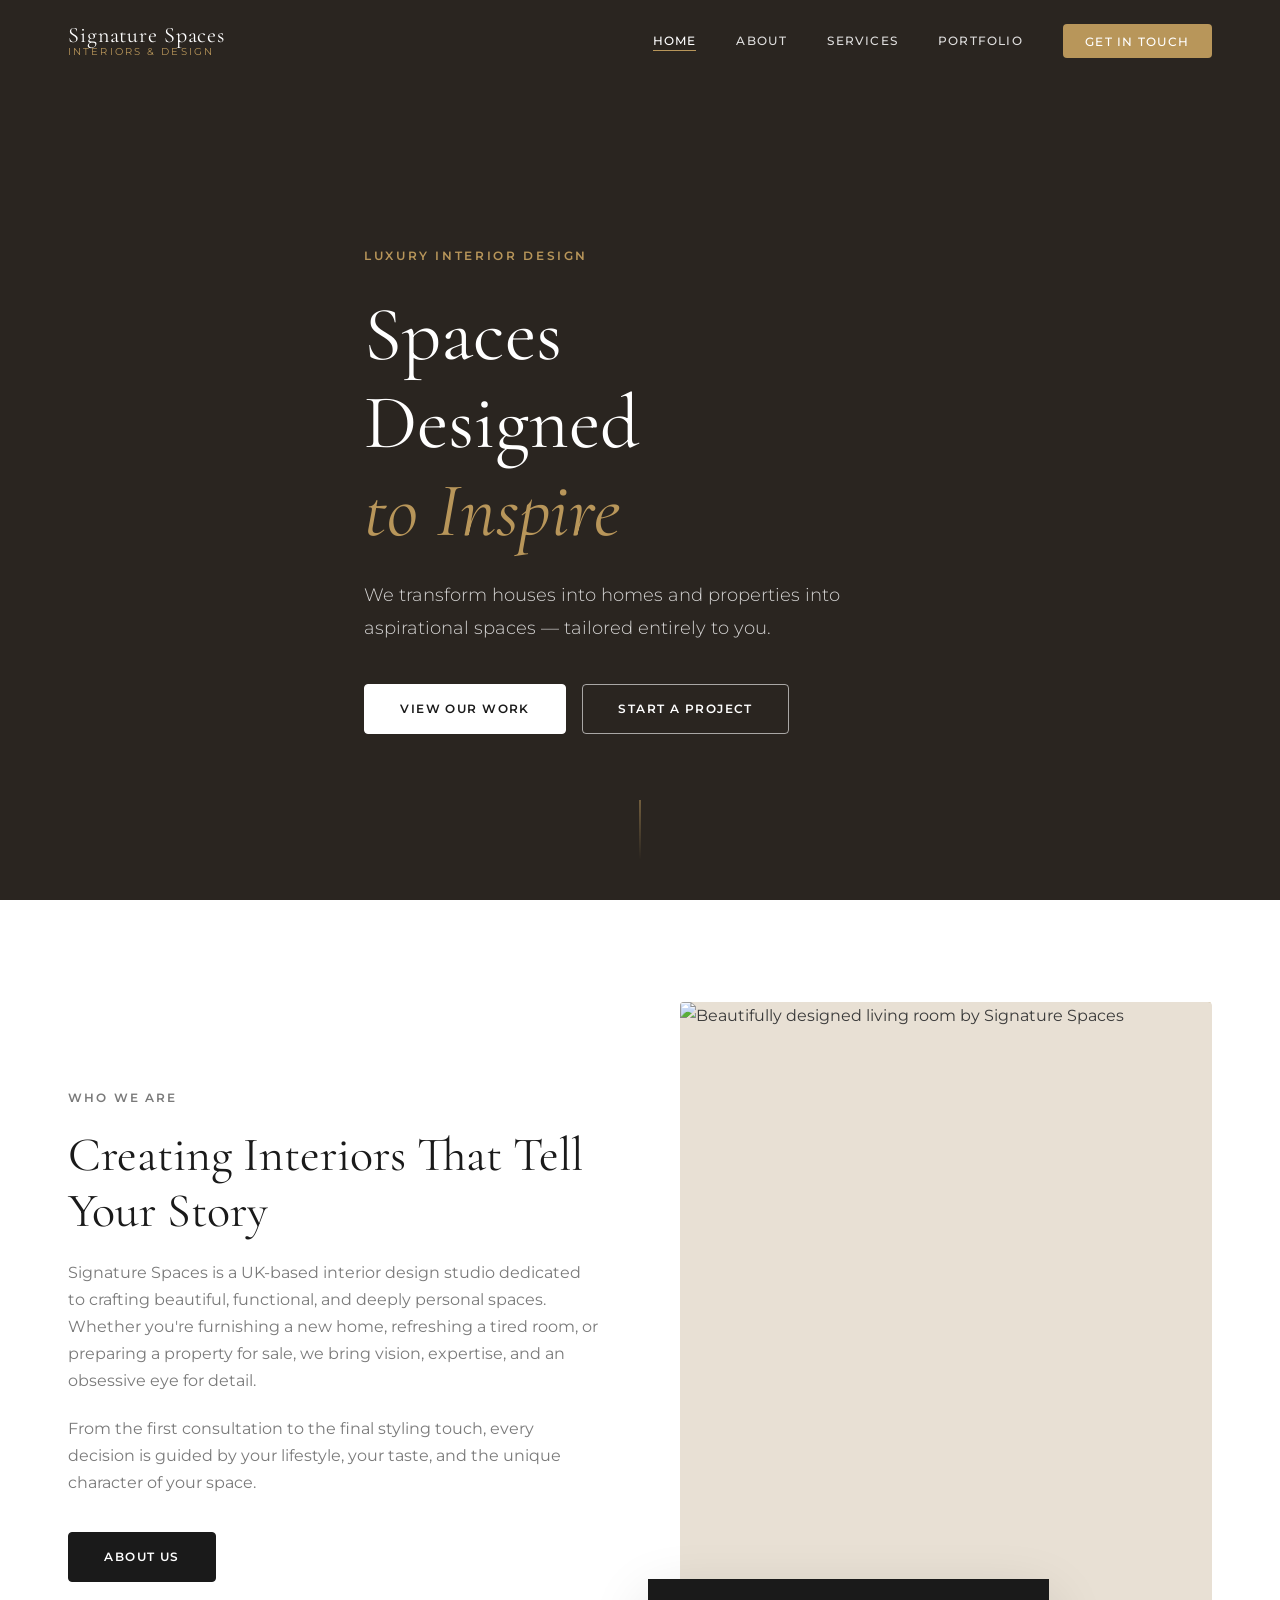
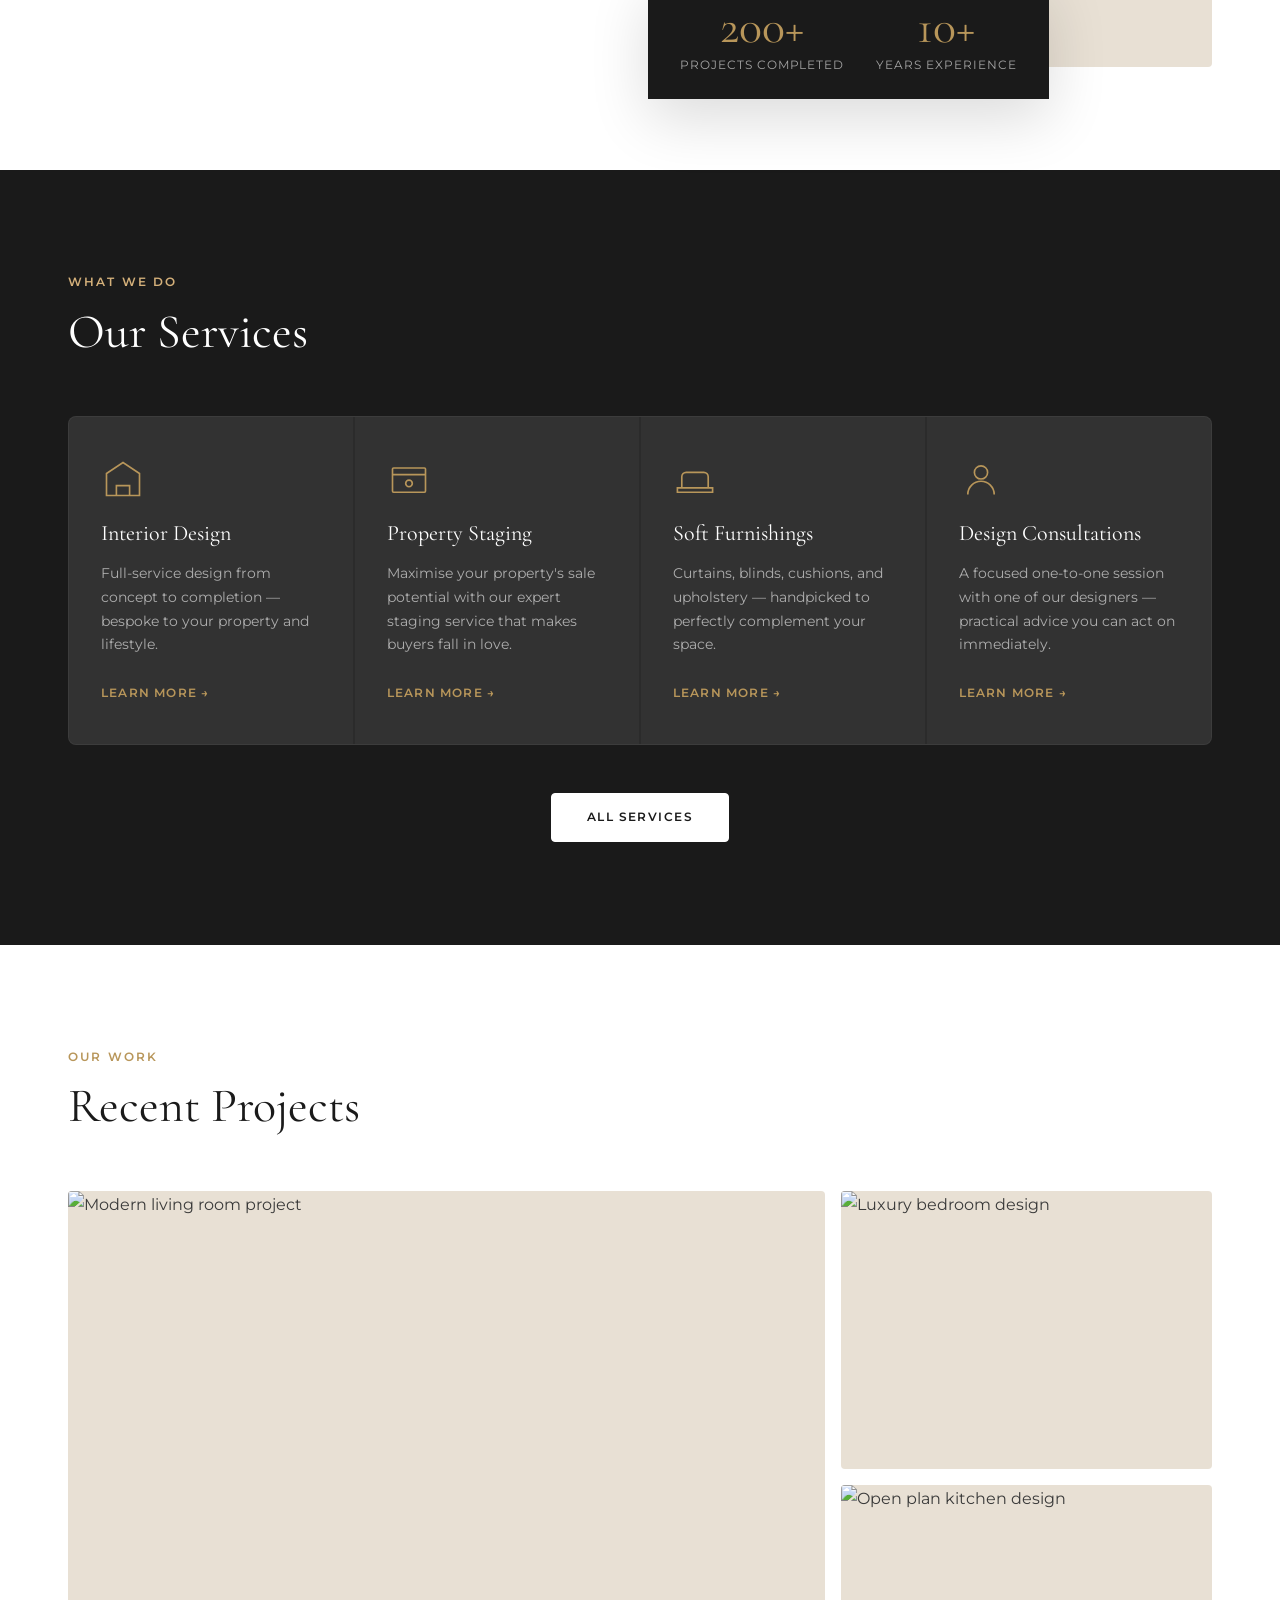
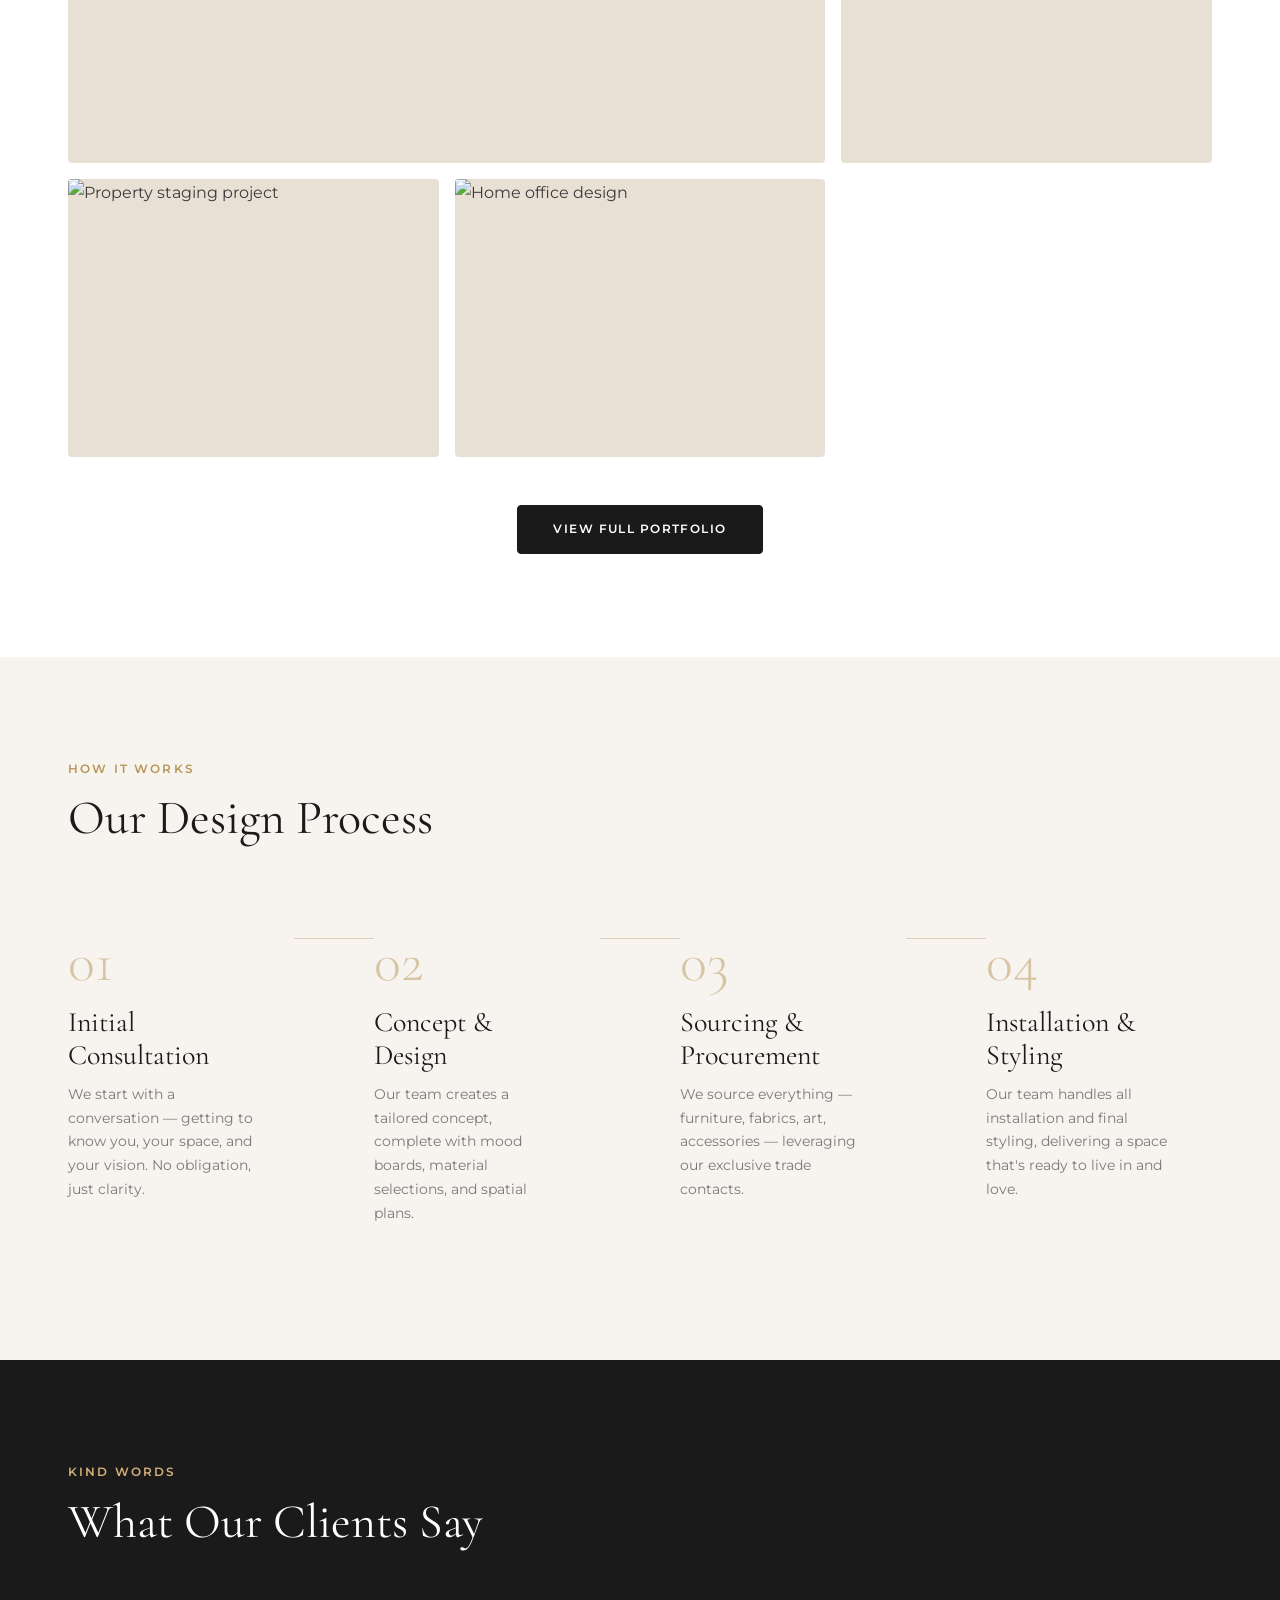
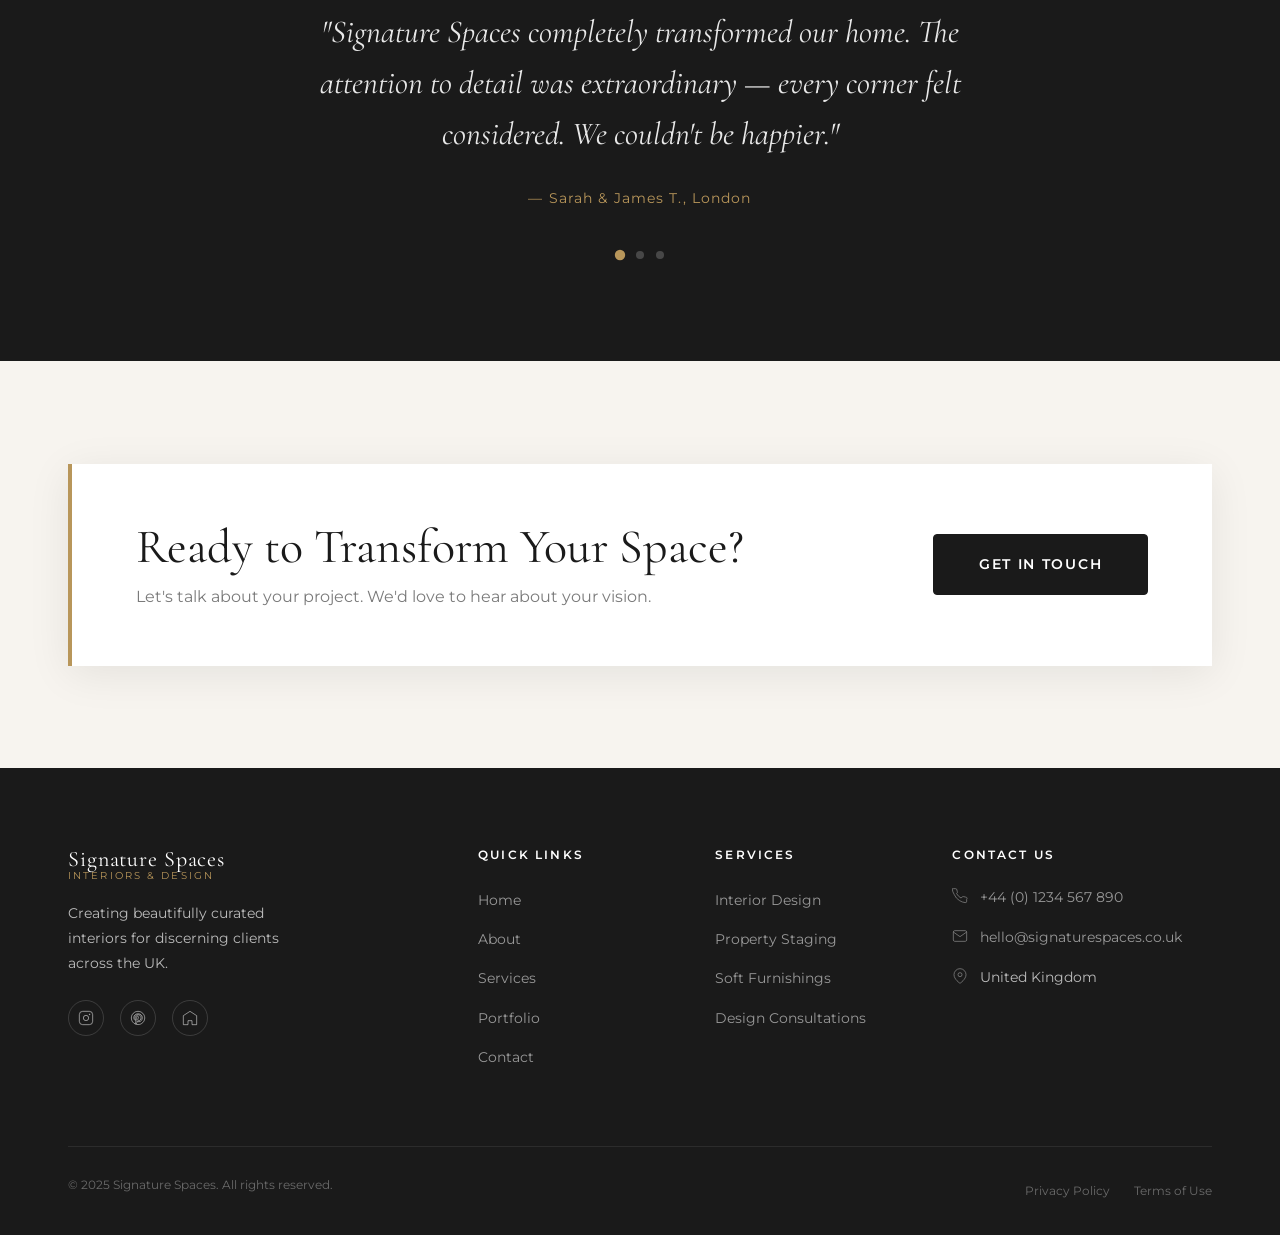
==== index.html @ 6698d0f8 "Build fully functioning Signature Spaces website 5-page static website for the Signature Spaces inte" ====
<!DOCTYPE html>
<html lang="en">
<head>
  <meta charset="UTF-8" />
  <meta name="viewport" content="width=device-width, initial-scale=1.0" />
  <title>Signature Spaces | Luxury Interior Design & Property Styling</title>
  <meta name="description" content="Signature Spaces creates beautifully curated interiors for residential and commercial properties across the UK. Expert interior design, property staging, and styling services." />
  <link rel="stylesheet" href="css/main.css" />
  <link rel="stylesheet" href="css/reveal.css" />
  <link rel="preconnect" href="https://fonts.googleapis.com" />
  <link rel="preconnect" href="https://fonts.gstatic.com" crossorigin />
  <link href="https://fonts.googleapis.com/css2?family=Cormorant+Garamond:ital,wght@0,300;0,400;0,500;0,600;1,300;1,400&family=Montserrat:wght@300;400;500;600&display=swap" rel="stylesheet" />
</head>
<body>

  <!-- NAV -->
  <header class="site-header" id="site-header">
    <div class="nav-inner">
      <a href="index.html" class="logo">
        <span class="logo-main">Signature Spaces</span>
        <span class="logo-sub">Interiors &amp; Design</span>
      </a>
      <button class="nav-toggle" id="nav-toggle" aria-label="Open menu">
        <span></span><span></span><span></span>
      </button>
      <nav class="main-nav" id="main-nav">
        <ul>
          <li><a href="index.html" class="active">Home</a></li>
          <li><a href="pages/about.html">About</a></li>
          <li><a href="pages/services.html">Services</a></li>
          <li><a href="pages/portfolio.html">Portfolio</a></li>
          <li><a href="pages/contact.html" class="nav-cta">Get in Touch</a></li>
        </ul>
      </nav>
    </div>
  </header>

  <!-- HERO -->
  <section class="hero" id="hero">
    <div class="hero-bg">
      <div class="hero-overlay"></div>
      <div class="hero-image" style="background-image: url('images/hero-bg.jpg')"></div>
    </div>
    <div class="hero-content">
      <p class="hero-eyebrow">Luxury Interior Design</p>
      <h1>Spaces Designed<br /><em>to Inspire</em></h1>
      <p class="hero-sub">We transform houses into homes and properties into aspirational spaces — tailored entirely to you.</p>
      <div class="hero-actions">
        <a href="pages/portfolio.html" class="btn btn-light">View Our Work</a>
        <a href="pages/contact.html" class="btn btn-outline-light">Start a Project</a>
      </div>
    </div>
    <a href="#intro" class="scroll-hint" aria-label="Scroll down">
      <span class="scroll-hint-line"></span>
    </a>
  </section>

  <!-- INTRO -->
  <section class="intro section" id="intro">
    <div class="container container--split">
      <div class="intro-text">
        <p class="eyebrow">Who We Are</p>
        <h2>Creating Interiors That Tell Your Story</h2>
        <p>Signature Spaces is a UK-based interior design studio dedicated to crafting beautiful, functional, and deeply personal spaces. Whether you're furnishing a new home, refreshing a tired room, or preparing a property for sale, we bring vision, expertise, and an obsessive eye for detail.</p>
        <p>From the first consultation to the final styling touch, every decision is guided by your lifestyle, your taste, and the unique character of your space.</p>
        <a href="pages/about.html" class="btn btn-dark">About Us</a>
      </div>
      <div class="intro-image">
        <div class="image-frame">
          <img src="images/about-intro.jpg" alt="Beautifully designed living room by Signature Spaces" loading="lazy" />
        </div>
        <div class="intro-stat-block">
          <div class="stat">
            <span class="stat-num">200+</span>
            <span class="stat-label">Projects Completed</span>
          </div>
          <div class="stat">
            <span class="stat-num">10+</span>
            <span class="stat-label">Years Experience</span>
          </div>
        </div>
      </div>
    </div>
  </section>

  <!-- SERVICES STRIP -->
  <section class="services-strip section section--dark" id="services">
    <div class="container">
      <div class="section-header section-header--light">
        <p class="eyebrow eyebrow--light">What We Do</p>
        <h2>Our Services</h2>
      </div>
      <div class="services-grid">
        <a href="pages/services.html#interior-design" class="service-card">
          <div class="service-icon">
            <svg viewBox="0 0 40 40" fill="none" xmlns="http://www.w3.org/2000/svg"><path d="M5 35V15L20 5l15 10v20H5z" stroke="currentColor" stroke-width="1.5"/><path d="M14 35v-9h12v9" stroke="currentColor" stroke-width="1.5"/></svg>
          </div>
          <h3>Interior Design</h3>
          <p>Full-service design from concept to completion — bespoke to your property and lifestyle.</p>
          <span class="card-link">Learn more →</span>
        </a>
        <a href="pages/services.html#property-staging" class="service-card">
          <div class="service-icon">
            <svg viewBox="0 0 40 40" fill="none" xmlns="http://www.w3.org/2000/svg"><rect x="5" y="10" width="30" height="22" rx="1" stroke="currentColor" stroke-width="1.5"/><path d="M5 16h30" stroke="currentColor" stroke-width="1.5"/><circle cx="20" cy="24" r="3" stroke="currentColor" stroke-width="1.5"/></svg>
          </div>
          <h3>Property Staging</h3>
          <p>Maximise your property's sale potential with our expert staging service that makes buyers fall in love.</p>
          <span class="card-link">Learn more →</span>
        </a>
        <a href="pages/services.html#soft-furnishings" class="service-card">
          <div class="service-icon">
            <svg viewBox="0 0 40 40" fill="none" xmlns="http://www.w3.org/2000/svg"><path d="M8 28V18a4 4 0 0 1 4-4h16a4 4 0 0 1 4 4v10" stroke="currentColor" stroke-width="1.5"/><path d="M4 28h32v4H4z" stroke="currentColor" stroke-width="1.5"/></svg>
          </div>
          <h3>Soft Furnishings</h3>
          <p>Curtains, blinds, cushions, and upholstery — handpicked to perfectly complement your space.</p>
          <span class="card-link">Learn more →</span>
        </a>
        <a href="pages/services.html#consultations" class="service-card">
          <div class="service-icon">
            <svg viewBox="0 0 40 40" fill="none" xmlns="http://www.w3.org/2000/svg"><circle cx="20" cy="14" r="6" stroke="currentColor" stroke-width="1.5"/><path d="M8 34c0-6.627 5.373-12 12-12s12 5.373 12 12" stroke="currentColor" stroke-width="1.5"/></svg>
          </div>
          <h3>Design Consultations</h3>
          <p>A focused one-to-one session with one of our designers — practical advice you can act on immediately.</p>
          <span class="card-link">Learn more →</span>
        </a>
      </div>
      <div class="services-cta">
        <a href="pages/services.html" class="btn btn-light">All Services</a>
      </div>
    </div>
  </section>

  <!-- PORTFOLIO PREVIEW -->
  <section class="portfolio-preview section" id="portfolio">
    <div class="container">
      <div class="section-header">
        <p class="eyebrow">Our Work</p>
        <h2>Recent Projects</h2>
      </div>
      <div class="portfolio-grid">
        <a href="pages/portfolio.html" class="portfolio-item portfolio-item--large">
          <img src="images/project-1.jpg" alt="Modern living room project" loading="lazy" />
          <div class="portfolio-hover">
            <span class="portfolio-category">Residential</span>
            <h3>Contemporary Family Home</h3>
          </div>
        </a>
        <a href="pages/portfolio.html" class="portfolio-item">
          <img src="images/project-2.jpg" alt="Luxury bedroom design" loading="lazy" />
          <div class="portfolio-hover">
            <span class="portfolio-category">Bedroom</span>
            <h3>Master Suite Redesign</h3>
          </div>
        </a>
        <a href="pages/portfolio.html" class="portfolio-item">
          <img src="images/project-3.jpg" alt="Open plan kitchen design" loading="lazy" />
          <div class="portfolio-hover">
            <span class="portfolio-category">Kitchen &amp; Dining</span>
            <h3>Open-Plan Kitchen</h3>
          </div>
        </a>
        <a href="pages/portfolio.html" class="portfolio-item">
          <img src="images/project-4.jpg" alt="Property staging project" loading="lazy" />
          <div class="portfolio-hover">
            <span class="portfolio-category">Property Staging</span>
            <h3>Period Property Staging</h3>
          </div>
        </a>
        <a href="pages/portfolio.html" class="portfolio-item">
          <img src="images/project-5.jpg" alt="Home office design" loading="lazy" />
          <div class="portfolio-hover">
            <span class="portfolio-category">Home Office</span>
            <h3>Bespoke Home Office</h3>
          </div>
        </a>
      </div>
      <div class="portfolio-cta">
        <a href="pages/portfolio.html" class="btn btn-dark">View Full Portfolio</a>
      </div>
    </div>
  </section>

  <!-- PROCESS -->
  <section class="process section section--cream" id="process">
    <div class="container">
      <div class="section-header">
        <p class="eyebrow">How It Works</p>
        <h2>Our Design Process</h2>
      </div>
      <div class="process-steps">
        <div class="process-step">
          <div class="step-number">01</div>
          <h3>Initial Consultation</h3>
          <p>We start with a conversation — getting to know you, your space, and your vision. No obligation, just clarity.</p>
        </div>
        <div class="process-connector"></div>
        <div class="process-step">
          <div class="step-number">02</div>
          <h3>Concept &amp; Design</h3>
          <p>Our team creates a tailored concept, complete with mood boards, material selections, and spatial plans.</p>
        </div>
        <div class="process-connector"></div>
        <div class="process-step">
          <div class="step-number">03</div>
          <h3>Sourcing &amp; Procurement</h3>
          <p>We source everything — furniture, fabrics, art, accessories — leveraging our exclusive trade contacts.</p>
        </div>
        <div class="process-connector"></div>
        <div class="process-step">
          <div class="step-number">04</div>
          <h3>Installation &amp; Styling</h3>
          <p>Our team handles all installation and final styling, delivering a space that's ready to live in and love.</p>
        </div>
      </div>
    </div>
  </section>

  <!-- TESTIMONIALS -->
  <section class="testimonials section section--dark" id="testimonials">
    <div class="container">
      <div class="section-header section-header--light">
        <p class="eyebrow eyebrow--light">Kind Words</p>
        <h2>What Our Clients Say</h2>
      </div>
      <div class="testimonials-slider" id="testimonials-slider">
        <div class="testimonial active">
          <blockquote>"Signature Spaces completely transformed our home. The attention to detail was extraordinary — every corner felt considered. We couldn't be happier."</blockquote>
          <cite>— Sarah &amp; James T., London</cite>
        </div>
        <div class="testimonial">
          <blockquote>"We hired Signature Spaces to stage our property before sale, and it sold within a week above asking price. The transformation was remarkable."</blockquote>
          <cite>— Mark H., Manchester</cite>
        </div>
        <div class="testimonial">
          <blockquote>"The design consultation alone was worth its weight in gold. We came away with a clear plan and the confidence to make decisions. Truly professional service."</blockquote>
          <cite>— Emma R., Surrey</cite>
        </div>
      </div>
      <div class="testimonial-dots" id="testimonial-dots">
        <button class="dot active" data-index="0" aria-label="Testimonial 1"></button>
        <button class="dot" data-index="1" aria-label="Testimonial 2"></button>
        <button class="dot" data-index="2" aria-label="Testimonial 3"></button>
      </div>
    </div>
  </section>

  <!-- CTA BANNER -->
  <section class="cta-banner section">
    <div class="container">
      <div class="cta-inner">
        <div class="cta-text">
          <h2>Ready to Transform Your Space?</h2>
          <p>Let's talk about your project. We'd love to hear about your vision.</p>
        </div>
        <a href="pages/contact.html" class="btn btn-dark btn--large">Get in Touch</a>
      </div>
    </div>
  </section>

  <!-- FOOTER -->
  <footer class="site-footer">
    <div class="container">
      <div class="footer-grid">
        <div class="footer-brand">
          <a href="index.html" class="logo">
            <span class="logo-main">Signature Spaces</span>
            <span class="logo-sub">Interiors &amp; Design</span>
          </a>
          <p>Creating beautifully curated interiors for discerning clients across the UK.</p>
          <div class="social-links">
            <a href="#" aria-label="Instagram" class="social-link">
              <svg viewBox="0 0 24 24" fill="none" stroke="currentColor" stroke-width="1.5"><rect x="2" y="2" width="20" height="20" rx="5"/><circle cx="12" cy="12" r="4"/><circle cx="17.5" cy="6.5" r="0.5" fill="currentColor"/></svg>
            </a>
            <a href="#" aria-label="Pinterest" class="social-link">
              <svg viewBox="0 0 24 24" fill="none" stroke="currentColor" stroke-width="1.5"><path d="M12 2C6.48 2 2 6.48 2 12c0 4.24 2.65 7.86 6.39 9.29-.09-.78-.17-1.98.04-2.83.18-.77 1.22-5.17 1.22-5.17s-.31-.63-.31-1.56c0-1.46.85-2.55 1.9-2.55.9 0 1.33.67 1.33 1.48 0 .9-.58 2.26-.87 3.51-.25 1.05.52 1.9 1.54 1.9 1.85 0 3.27-1.95 3.27-4.76 0-2.49-1.79-4.23-4.34-4.23-2.96 0-4.69 2.22-4.69 4.51 0 .89.34 1.85.77 2.37.08.1.09.19.07.29-.08.32-.25 1.05-.28 1.19-.04.19-.14.23-.32.14-1.25-.58-2.03-2.42-2.03-3.89 0-3.15 2.29-6.05 6.61-6.05 3.47 0 6.16 2.47 6.16 5.77 0 3.44-2.17 6.21-5.18 6.21-1.01 0-1.97-.53-2.3-1.15l-.62 2.33c-.23.87-.84 1.96-1.25 2.62.94.29 1.94.45 2.97.45 5.52 0 10-4.48 10-10S17.52 2 12 2z"/></svg>
            </a>
            <a href="#" aria-label="Houzz" class="social-link">
              <svg viewBox="0 0 24 24" fill="none" stroke="currentColor" stroke-width="1.5"><path d="M12 2L2 8.5V22h7v-6h6v6h7V8.5L12 2z"/></svg>
            </a>
          </div>
        </div>
        <div class="footer-nav">
          <h4>Quick Links</h4>
          <ul>
            <li><a href="index.html">Home</a></li>
            <li><a href="pages/about.html">About</a></li>
            <li><a href="pages/services.html">Services</a></li>
            <li><a href="pages/portfolio.html">Portfolio</a></li>
            <li><a href="pages/contact.html">Contact</a></li>
          </ul>
        </div>
        <div class="footer-services">
          <h4>Services</h4>
          <ul>
            <li><a href="pages/services.html#interior-design">Interior Design</a></li>
            <li><a href="pages/services.html#property-staging">Property Staging</a></li>
            <li><a href="pages/services.html#soft-furnishings">Soft Furnishings</a></li>
            <li><a href="pages/services.html#consultations">Design Consultations</a></li>
          </ul>
        </div>
        <div class="footer-contact">
          <h4>Contact Us</h4>
          <ul class="contact-list">
            <li>
              <svg viewBox="0 0 24 24" fill="none" stroke="currentColor" stroke-width="1.5"><path d="M22 16.92v3a2 2 0 01-2.18 2 19.79 19.79 0 01-8.63-3.07A19.5 19.5 0 013.36 9.82a19.79 19.79 0 01-3.07-8.67A2 2 0 012.28 1h3a2 2 0 012 1.72c.127.96.361 1.903.7 2.81a2 2 0 01-.45 2.11L6.91 8.36a16 16 0 006.72 6.72l1.73-1.73a2 2 0 012.11-.45c.907.339 1.85.573 2.81.7A2 2 0 0122 16.92z"/></svg>
              <a href="tel:+441234567890">+44 (0) 1234 567 890</a>
            </li>
            <li>
              <svg viewBox="0 0 24 24" fill="none" stroke="currentColor" stroke-width="1.5"><path d="M4 4h16c1.1 0 2 .9 2 2v12c0 1.1-.9 2-2 2H4c-1.1 0-2-.9-2-2V6c0-1.1.9-2 2-2z"/><polyline points="22,6 12,13 2,6"/></svg>
              <a href="mailto:hello@signaturespaces.co.uk">hello@signaturespaces.co.uk</a>
            </li>
            <li>
              <svg viewBox="0 0 24 24" fill="none" stroke="currentColor" stroke-width="1.5"><path d="M21 10c0 7-9 13-9 13s-9-6-9-13a9 9 0 0118 0z"/><circle cx="12" cy="10" r="3"/></svg>
              <span>United Kingdom</span>
            </li>
          </ul>
        </div>
      </div>
      <div class="footer-bottom">
        <p>&copy; 2025 Signature Spaces. All rights reserved.</p>
        <div class="footer-legal">
          <a href="#">Privacy Policy</a>
          <a href="#">Terms of Use</a>
        </div>
      </div>
    </div>
  </footer>

  <script src="js/main.js"></script>
</body>
</html>
---- css/main.css ----
/* =============================================
   SIGNATURE SPACES — Main Stylesheet
   ============================================= */

/* ---- Reset & Base ---- */
*, *::before, *::after { box-sizing: border-box; margin: 0; padding: 0; }

:root {
  --clr-dark:    #1a1a1a;
  --clr-mid:     #2e2e2e;
  --clr-cream:   #f7f4ef;
  --clr-warm:    #e8e0d4;
  --clr-gold:    #b8965a;
  --clr-gold-lt: #d4b07a;
  --clr-text:    #3a3a3a;
  --clr-muted:   #7a7a7a;
  --clr-white:   #ffffff;

  --ff-serif:  'Cormorant Garamond', Georgia, serif;
  --ff-sans:   'Montserrat', system-ui, sans-serif;

  --fs-xs:   0.75rem;
  --fs-sm:   0.875rem;
  --fs-base: 1rem;
  --fs-md:   1.125rem;
  --fs-lg:   1.375rem;
  --fs-xl:   1.75rem;
  --fs-2xl:  2.25rem;
  --fs-3xl:  3rem;
  --fs-4xl:  4rem;
  --fs-5xl:  5.5rem;

  --radius:    4px;
  --radius-lg: 8px;
  --trans:     0.3s ease;
  --shadow:    0 8px 40px rgba(0,0,0,0.08);
  --shadow-lg: 0 20px 60px rgba(0,0,0,0.14);
}

html { scroll-behavior: smooth; }

body {
  font-family: var(--ff-sans);
  font-size: var(--fs-base);
  color: var(--clr-text);
  background: var(--clr-white);
  line-height: 1.7;
  -webkit-font-smoothing: antialiased;
}

img { display: block; max-width: 100%; height: auto; object-fit: cover; }
a { color: inherit; text-decoration: none; }
ul { list-style: none; }
button { cursor: pointer; border: none; background: none; font-family: inherit; }

/* ---- Typography ---- */
h1, h2, h3, h4 {
  font-family: var(--ff-serif);
  font-weight: 400;
  line-height: 1.15;
  color: var(--clr-dark);
}
h1 { font-size: clamp(var(--fs-3xl), 6vw, var(--fs-5xl)); }
h2 { font-size: clamp(var(--fs-2xl), 4vw, var(--fs-3xl)); }
h3 { font-size: clamp(var(--fs-lg), 2.5vw, var(--fs-xl)); }
h4 { font-size: var(--fs-md); font-family: var(--ff-sans); font-weight: 600; letter-spacing: 0.04em; text-transform: uppercase; }
em { font-style: italic; color: var(--clr-gold); }

p { margin-bottom: 1em; }
p:last-child { margin-bottom: 0; }

.eyebrow {
  font-family: var(--ff-sans);
  font-size: var(--fs-xs);
  font-weight: 600;
  letter-spacing: 0.18em;
  text-transform: uppercase;
  color: var(--clr-gold);
  margin-bottom: 0.75rem;
}
.eyebrow--light { color: var(--clr-gold-lt); }

/* ---- Layout ---- */
.container {
  max-width: 1240px;
  margin: 0 auto;
  padding: 0 clamp(1rem, 4vw, 3rem);
}
.container--split {
  display: grid;
  grid-template-columns: 1fr 1fr;
  gap: 5rem;
  align-items: center;
}

.section { padding: clamp(4rem, 8vw, 7rem) 0; }
.section--dark { background: var(--clr-dark); color: var(--clr-white); }
.section--dark h2, .section--dark h3 { color: var(--clr-white); }
.section--cream { background: var(--clr-cream); }

.section-header { margin-bottom: 3.5rem; }
.section-header--light h2 { color: var(--clr-white); }
.section-header h2 { margin-top: 0.25rem; }

/* ---- Buttons ---- */
.btn {
  display: inline-flex;
  align-items: center;
  gap: 0.5rem;
  padding: 0.85rem 2.2rem;
  font-family: var(--ff-sans);
  font-size: var(--fs-xs);
  font-weight: 600;
  letter-spacing: 0.12em;
  text-transform: uppercase;
  transition: var(--trans);
  border: 1.5px solid transparent;
  border-radius: var(--radius);
  white-space: nowrap;
}
.btn--large { padding: 1.1rem 2.8rem; font-size: var(--fs-sm); }

.btn-dark {
  background: var(--clr-dark);
  color: var(--clr-white);
  border-color: var(--clr-dark);
}
.btn-dark:hover { background: var(--clr-mid); border-color: var(--clr-mid); }

.btn-gold {
  background: var(--clr-gold);
  color: var(--clr-white);
  border-color: var(--clr-gold);
}
.btn-gold:hover { background: var(--clr-gold-lt); border-color: var(--clr-gold-lt); }

.btn-light {
  background: var(--clr-white);
  color: var(--clr-dark);
  border-color: var(--clr-white);
}
.btn-light:hover { background: var(--clr-cream); border-color: var(--clr-cream); }

.btn-outline-light {
  background: transparent;
  color: var(--clr-white);
  border-color: rgba(255,255,255,0.6);
}
.btn-outline-light:hover { background: rgba(255,255,255,0.1); border-color: var(--clr-white); }

.btn-outline-dark {
  background: transparent;
  color: var(--clr-dark);
  border-color: var(--clr-dark);
}
.btn-outline-dark:hover { background: var(--clr-dark); color: var(--clr-white); }

/* =========================================
   HEADER / NAV
   ========================================= */
.site-header {
  position: fixed;
  top: 0; left: 0; right: 0;
  z-index: 1000;
  transition: background var(--trans), box-shadow var(--trans);
}
.site-header.scrolled {
  background: rgba(26,26,26,0.97);
  box-shadow: 0 2px 20px rgba(0,0,0,0.3);
}

.nav-inner {
  max-width: 1240px;
  margin: 0 auto;
  padding: 0 clamp(1rem, 4vw, 3rem);
  height: 80px;
  display: flex;
  align-items: center;
  justify-content: space-between;
}

.logo { display: flex; flex-direction: column; gap: 1px; }
.logo-main {
  font-family: var(--ff-serif);
  font-size: var(--fs-lg);
  font-weight: 400;
  color: var(--clr-white);
  letter-spacing: 0.04em;
  line-height: 1;
}
.logo-sub {
  font-family: var(--ff-sans);
  font-size: 0.6rem;
  font-weight: 400;
  letter-spacing: 0.22em;
  text-transform: uppercase;
  color: var(--clr-gold);
  line-height: 1;
}

.main-nav ul {
  display: flex;
  align-items: center;
  gap: 2.5rem;
}
.main-nav a {
  font-size: var(--fs-xs);
  font-weight: 500;
  letter-spacing: 0.1em;
  text-transform: uppercase;
  color: rgba(255,255,255,0.85);
  transition: color var(--trans);
  position: relative;
}
.main-nav a::after {
  content: '';
  position: absolute;
  bottom: -3px; left: 0; right: 0;
  height: 1px;
  background: var(--clr-gold);
  transform: scaleX(0);
  transition: transform var(--trans);
  transform-origin: left;
}
.main-nav a:hover, .main-nav a.active { color: var(--clr-white); }
.main-nav a:hover::after, .main-nav a.active::after { transform: scaleX(1); }

.nav-cta {
  background: var(--clr-gold) !important;
  color: var(--clr-white) !important;
  padding: 0.6rem 1.4rem;
  border-radius: var(--radius);
  transition: background var(--trans) !important;
}
.nav-cta::after { display: none !important; }
.nav-cta:hover { background: var(--clr-gold-lt) !important; }

.nav-toggle {
  display: none;
  flex-direction: column;
  gap: 5px;
  padding: 4px;
}
.nav-toggle span {
  display: block;
  width: 24px;
  height: 1.5px;
  background: var(--clr-white);
  transition: var(--trans);
}

/* =========================================
   HERO
   ========================================= */
.hero {
  position: relative;
  min-height: 100svh;
  display: flex;
  align-items: center;
  overflow: hidden;
}

.hero-bg {
  position: absolute;
  inset: 0;
  z-index: 0;
}
.hero-image {
  position: absolute;
  inset: 0;
  background-size: cover;
  background-position: center;
  background-color: #2a2520;
  transform: scale(1.04);
  animation: heroZoom 12s ease-out forwards;
}
@keyframes heroZoom {
  from { transform: scale(1.04); }
  to   { transform: scale(1); }
}
.hero-overlay {
  position: absolute;
  inset: 0;
  background: linear-gradient(
    135deg,
    rgba(20,16,12,0.75) 0%,
    rgba(20,16,12,0.4) 60%,
    rgba(20,16,12,0.55) 100%
  );
}

.hero-content {
  position: relative;
  z-index: 1;
  max-width: 1240px;
  margin: 0 auto;
  padding: 0 clamp(1rem, 4vw, 3rem);
  padding-top: 80px;
}
.hero-eyebrow {
  font-family: var(--ff-sans);
  font-size: var(--fs-xs);
  font-weight: 600;
  letter-spacing: 0.22em;
  text-transform: uppercase;
  color: var(--clr-gold);
  margin-bottom: 1.5rem;
}
.hero-content h1 {
  color: var(--clr-white);
  margin-bottom: 1.5rem;
  max-width: 12ch;
}
.hero-sub {
  font-size: var(--fs-md);
  color: rgba(255,255,255,0.8);
  max-width: 46ch;
  line-height: 1.8;
  margin-bottom: 2.5rem;
  font-weight: 300;
}
.hero-actions { display: flex; gap: 1rem; flex-wrap: wrap; }

.scroll-hint {
  position: absolute;
  bottom: 2.5rem;
  left: 50%;
  transform: translateX(-50%);
  z-index: 1;
  display: flex;
  justify-content: center;
}
.scroll-hint-line {
  display: block;
  width: 1px;
  height: 60px;
  background: linear-gradient(to bottom, var(--clr-gold), transparent);
  animation: scrollPulse 2s ease-in-out infinite;
}
@keyframes scrollPulse {
  0%, 100% { opacity: 1; transform: scaleY(1); transform-origin: top; }
  50% { opacity: 0.4; transform: scaleY(0.6); transform-origin: top; }
}

/* =========================================
   INTRO
   ========================================= */
.intro-text h2 { margin-bottom: 1.25rem; }
.intro-text p { color: var(--clr-muted); margin-bottom: 1.25rem; }
.intro-text .btn { margin-top: 1rem; }

.intro-image {
  position: relative;
}
.image-frame {
  position: relative;
  overflow: hidden;
  border-radius: var(--radius);
  aspect-ratio: 4/5;
  background: var(--clr-warm);
}
.image-frame img { width: 100%; height: 100%; object-fit: cover; }
.image-frame::before {
  content: '';
  position: absolute;
  inset: -12px;
  border: 1px solid var(--clr-gold);
  border-radius: var(--radius);
  z-index: -1;
  transform: translate(12px, 12px);
}

.intro-stat-block {
  position: absolute;
  bottom: -2rem;
  left: -2rem;
  background: var(--clr-dark);
  padding: 1.5rem 2rem;
  display: flex;
  gap: 2rem;
  box-shadow: var(--shadow-lg);
}
.stat { display: flex; flex-direction: column; align-items: center; }
.stat-num {
  font-family: var(--ff-serif);
  font-size: var(--fs-3xl);
  color: var(--clr-gold);
  line-height: 1;
}
.stat-label {
  font-size: var(--fs-xs);
  letter-spacing: 0.08em;
  text-transform: uppercase;
  color: rgba(255,255,255,0.6);
  margin-top: 0.25rem;
  white-space: nowrap;
}

/* =========================================
   SERVICES STRIP
   ========================================= */
.services-grid {
  display: grid;
  grid-template-columns: repeat(4, 1fr);
  gap: 1.5px;
  background: rgba(255,255,255,0.08);
  border: 1.5px solid rgba(255,255,255,0.08);
  border-radius: var(--radius-lg);
  overflow: hidden;
}

.service-card {
  display: flex;
  flex-direction: column;
  padding: 2.5rem 2rem;
  background: rgba(255,255,255,0.03);
  transition: background var(--trans);
  gap: 0.75rem;
}
.service-card:hover { background: rgba(184,150,90,0.12); }

.service-icon {
  width: 44px;
  height: 44px;
  color: var(--clr-gold);
  margin-bottom: 0.5rem;
}
.service-icon svg { width: 100%; height: 100%; }

.service-card h3 { color: var(--clr-white); font-size: var(--fs-lg); margin-bottom: 0.25rem; }
.service-card p { font-size: var(--fs-sm); color: rgba(255,255,255,0.6); line-height: 1.7; flex: 1; }
.card-link { font-size: var(--fs-xs); font-weight: 600; letter-spacing: 0.1em; text-transform: uppercase; color: var(--clr-gold); margin-top: auto; }

.services-cta { text-align: center; margin-top: 3rem; }

/* =========================================
   PORTFOLIO PREVIEW
   ========================================= */
.portfolio-grid {
  display: grid;
  grid-template-columns: repeat(3, 1fr);
  grid-template-rows: auto auto;
  gap: 1rem;
}
.portfolio-item {
  position: relative;
  overflow: hidden;
  border-radius: var(--radius);
  background: var(--clr-warm);
  aspect-ratio: 4/3;
  display: block;
}
.portfolio-item--large {
  grid-column: span 2;
  grid-row: span 2;
  aspect-ratio: unset;
}
.portfolio-item img {
  width: 100%;
  height: 100%;
  object-fit: cover;
  transition: transform 0.6s ease;
}
.portfolio-item:hover img { transform: scale(1.05); }

.portfolio-hover {
  position: absolute;
  inset: 0;
  background: linear-gradient(to top, rgba(20,16,12,0.85) 0%, transparent 60%);
  display: flex;
  flex-direction: column;
  justify-content: flex-end;
  padding: 1.5rem;
  opacity: 0;
  transition: opacity var(--trans);
}
.portfolio-item:hover .portfolio-hover { opacity: 1; }
.portfolio-category {
  font-size: var(--fs-xs);
  font-weight: 600;
  letter-spacing: 0.14em;
  text-transform: uppercase;
  color: var(--clr-gold);
  margin-bottom: 0.35rem;
}
.portfolio-hover h3 { color: var(--clr-white); font-size: var(--fs-lg); }

.portfolio-cta { text-align: center; margin-top: 3rem; }

/* =========================================
   PROCESS
   ========================================= */
.process-steps {
  display: flex;
  align-items: flex-start;
  gap: 0;
}
.process-step {
  flex: 1;
  padding: 2rem 2.5rem 2rem 0;
}
.process-connector {
  width: 80px;
  height: 1px;
  background: var(--clr-gold);
  margin-top: 2.25rem;
  flex-shrink: 0;
  opacity: 0.4;
}
.step-number {
  font-family: var(--ff-serif);
  font-size: 3.5rem;
  font-weight: 300;
  color: var(--clr-gold);
  opacity: 0.5;
  line-height: 1;
  margin-bottom: 1rem;
}
.process-step h3 { margin-bottom: 0.75rem; }
.process-step p { font-size: var(--fs-sm); color: var(--clr-muted); }

/* =========================================
   TESTIMONIALS
   ========================================= */
.testimonials-slider { max-width: 740px; margin: 0 auto; text-align: center; }
.testimonial { display: none; }
.testimonial.active { display: block; animation: fadeIn 0.5s ease; }
@keyframes fadeIn { from { opacity: 0; transform: translateY(8px); } to { opacity: 1; transform: none; } }

.testimonial blockquote {
  font-family: var(--ff-serif);
  font-size: clamp(var(--fs-lg), 2.5vw, var(--fs-2xl));
  font-style: italic;
  color: rgba(255,255,255,0.9);
  line-height: 1.6;
  margin-bottom: 1.5rem;
}
.testimonial cite {
  font-style: normal;
  font-size: var(--fs-sm);
  letter-spacing: 0.08em;
  color: var(--clr-gold);
}

.testimonial-dots {
  display: flex;
  justify-content: center;
  gap: 0.75rem;
  margin-top: 2.5rem;
}
.dot {
  width: 8px; height: 8px;
  border-radius: 50%;
  background: rgba(255,255,255,0.2);
  transition: background var(--trans), transform var(--trans);
  padding: 0;
}
.dot.active { background: var(--clr-gold); transform: scale(1.3); }

/* =========================================
   CTA BANNER
   ========================================= */
.cta-banner { background: var(--clr-cream); }
.cta-inner {
  display: flex;
  align-items: center;
  justify-content: space-between;
  gap: 2rem;
  padding: 3.5rem 4rem;
  background: var(--clr-white);
  border-left: 4px solid var(--clr-gold);
  box-shadow: var(--shadow);
}
.cta-text h2 { margin-bottom: 0.5rem; }
.cta-text p { color: var(--clr-muted); margin: 0; }

/* =========================================
   FOOTER
   ========================================= */
.site-footer {
  background: var(--clr-dark);
  color: rgba(255,255,255,0.7);
  padding-top: 5rem;
}

.footer-grid {
  display: grid;
  grid-template-columns: 2fr 1fr 1fr 1.5fr;
  gap: 4rem;
  padding-bottom: 4rem;
  border-bottom: 1px solid rgba(255,255,255,0.08);
}

.footer-brand .logo { margin-bottom: 1.25rem; }
.footer-brand p { font-size: var(--fs-sm); line-height: 1.8; max-width: 28ch; margin-bottom: 1.5rem; }

.social-links { display: flex; gap: 1rem; }
.social-link {
  width: 36px; height: 36px;
  border: 1px solid rgba(255,255,255,0.15);
  border-radius: 50%;
  display: flex;
  align-items: center;
  justify-content: center;
  color: rgba(255,255,255,0.5);
  transition: border-color var(--trans), color var(--trans);
}
.social-link svg { width: 16px; height: 16px; }
.social-link:hover { border-color: var(--clr-gold); color: var(--clr-gold); }

.footer-nav h4,
.footer-services h4,
.footer-contact h4 {
  color: var(--clr-white);
  font-size: var(--fs-xs);
  letter-spacing: 0.18em;
  text-transform: uppercase;
  margin-bottom: 1.5rem;
  font-weight: 600;
}

.footer-nav ul li,
.footer-services ul li {
  margin-bottom: 0.75rem;
}
.footer-nav a, .footer-services a {
  font-size: var(--fs-sm);
  color: rgba(255,255,255,0.55);
  transition: color var(--trans);
}
.footer-nav a:hover, .footer-services a:hover { color: var(--clr-gold); }

.contact-list li {
  display: flex;
  align-items: flex-start;
  gap: 0.75rem;
  margin-bottom: 1rem;
  font-size: var(--fs-sm);
}
.contact-list svg { width: 16px; height: 16px; flex-shrink: 0; margin-top: 2px; opacity: 0.5; }
.contact-list a { color: rgba(255,255,255,0.55); transition: color var(--trans); }
.contact-list a:hover { color: var(--clr-gold); }

.footer-bottom {
  display: flex;
  align-items: center;
  justify-content: space-between;
  padding: 1.75rem 0;
  font-size: var(--fs-xs);
  color: rgba(255,255,255,0.35);
}
.footer-legal { display: flex; gap: 1.5rem; }
.footer-legal a { transition: color var(--trans); }
.footer-legal a:hover { color: var(--clr-gold); }

/* =========================================
   PAGE HERO (inner pages)
   ========================================= */
.page-hero {
  padding: 160px 0 80px;
  background: var(--clr-dark);
  text-align: center;
  position: relative;
  overflow: hidden;
}
.page-hero::after {
  content: '';
  position: absolute;
  bottom: 0; left: 0; right: 0;
  height: 1px;
  background: linear-gradient(90deg, transparent, var(--clr-gold), transparent);
}
.page-hero h1 { color: var(--clr-white); margin-bottom: 1rem; }
.page-hero p { color: rgba(255,255,255,0.6); font-size: var(--fs-md); max-width: 50ch; margin: 0 auto; font-weight: 300; }

/* =========================================
   ABOUT PAGE
   ========================================= */
.about-story { padding: clamp(4rem,8vw,7rem) 0; }
.about-values { background: var(--clr-cream); padding: clamp(4rem,8vw,7rem) 0; }
.values-grid { display: grid; grid-template-columns: repeat(3, 1fr); gap: 2rem; margin-top: 3rem; }
.value-card { background: var(--clr-white); padding: 2.5rem 2rem; border-bottom: 3px solid var(--clr-gold); }
.value-card h3 { margin-bottom: 0.75rem; }
.value-card p { font-size: var(--fs-sm); color: var(--clr-muted); margin: 0; }

.team-section { padding: clamp(4rem,8vw,7rem) 0; }
.team-grid { display: grid; grid-template-columns: repeat(3, 1fr); gap: 2.5rem; margin-top: 3rem; }
.team-card { text-align: center; }
.team-photo {
  aspect-ratio: 3/4;
  background: var(--clr-warm);
  border-radius: var(--radius);
  margin-bottom: 1.25rem;
  overflow: hidden;
}
.team-photo img { width: 100%; height: 100%; object-fit: cover; }
.team-card h3 { font-size: var(--fs-lg); margin-bottom: 0.25rem; }
.team-card .team-role { font-size: var(--fs-xs); font-weight: 600; letter-spacing: 0.12em; text-transform: uppercase; color: var(--clr-gold); }

/* =========================================
   SERVICES PAGE
   ========================================= */
.service-section {
  padding: clamp(4rem,8vw,6rem) 0;
  border-bottom: 1px solid var(--clr-warm);
}
.service-section:last-of-type { border-bottom: none; }
.service-section .container--split { gap: 6rem; }
.service-section.reverse .container--split { direction: rtl; }
.service-section.reverse .container--split > * { direction: ltr; }

.service-detail-img {
  aspect-ratio: 4/3;
  background: var(--clr-warm);
  border-radius: var(--radius);
  overflow: hidden;
}
.service-detail-img img { width: 100%; height: 100%; object-fit: cover; }

.service-detail-text .eyebrow { margin-bottom: 0.5rem; }
.service-detail-text h2 { margin-bottom: 1.25rem; }
.service-detail-text p { color: var(--clr-muted); margin-bottom: 1.25rem; }
.service-detail-text ul {
  list-style: none;
  margin-bottom: 2rem;
}
.service-detail-text ul li {
  padding: 0.6rem 0;
  border-bottom: 1px solid var(--clr-warm);
  font-size: var(--fs-sm);
  display: flex;
  align-items: center;
  gap: 0.75rem;
  color: var(--clr-text);
}
.service-detail-text ul li::before {
  content: '';
  width: 16px; height: 1px;
  background: var(--clr-gold);
  flex-shrink: 0;
}

/* =========================================
   PORTFOLIO PAGE
   ========================================= */
.portfolio-filters {
  display: flex;
  gap: 0.75rem;
  flex-wrap: wrap;
  margin-bottom: 3rem;
}
.filter-btn {
  padding: 0.5rem 1.4rem;
  font-size: var(--fs-xs);
  font-weight: 600;
  letter-spacing: 0.1em;
  text-transform: uppercase;
  border: 1.5px solid var(--clr-warm);
  border-radius: 100px;
  color: var(--clr-muted);
  transition: var(--trans);
}
.filter-btn.active, .filter-btn:hover {
  background: var(--clr-dark);
  border-color: var(--clr-dark);
  color: var(--clr-white);
}

.portfolio-full-grid {
  display: grid;
  grid-template-columns: repeat(3, 1fr);
  gap: 1.5rem;
}
.portfolio-full-item {
  position: relative;
  overflow: hidden;
  border-radius: var(--radius);
  background: var(--clr-warm);
  aspect-ratio: 4/3;
  cursor: pointer;
}
.portfolio-full-item.featured { grid-column: span 2; aspect-ratio: unset; min-height: 400px; }
.portfolio-full-item img { width: 100%; height: 100%; object-fit: cover; transition: transform 0.6s ease; }
.portfolio-full-item:hover img { transform: scale(1.06); }
.portfolio-full-item .portfolio-hover { opacity: 0; transition: opacity var(--trans); }
.portfolio-full-item:hover .portfolio-hover { opacity: 1; }

/* Lightbox */
.lightbox {
  position: fixed;
  inset: 0;
  z-index: 2000;
  background: rgba(10,8,6,0.96);
  display: flex;
  align-items: center;
  justify-content: center;
  opacity: 0;
  pointer-events: none;
  transition: opacity 0.3s;
}
.lightbox.open { opacity: 1; pointer-events: all; }
.lightbox-img {
  max-width: 90vw;
  max-height: 85vh;
  object-fit: contain;
  border-radius: var(--radius);
}
.lightbox-close {
  position: absolute;
  top: 1.5rem; right: 1.5rem;
  color: white;
  font-size: 2rem;
  line-height: 1;
  opacity: 0.7;
  transition: opacity var(--trans);
  background: none;
  border: none;
  cursor: pointer;
}
.lightbox-close:hover { opacity: 1; }

/* =========================================
   CONTACT PAGE
   ========================================= */
.contact-layout {
  display: grid;
  grid-template-columns: 1fr 1.2fr;
  gap: 6rem;
  padding: clamp(4rem,8vw,7rem) 0;
  align-items: start;
}
.contact-info h2 { margin-bottom: 1.25rem; }
.contact-info p { color: var(--clr-muted); margin-bottom: 2rem; }
.contact-details { margin: 2.5rem 0; }
.contact-detail {
  display: flex;
  align-items: flex-start;
  gap: 1rem;
  padding: 1.25rem 0;
  border-bottom: 1px solid var(--clr-warm);
}
.detail-icon {
  width: 40px; height: 40px;
  background: var(--clr-cream);
  border-radius: 50%;
  display: flex;
  align-items: center;
  justify-content: center;
  flex-shrink: 0;
}
.detail-icon svg { width: 16px; height: 16px; color: var(--clr-gold); }
.detail-text span {
  display: block;
  font-size: var(--fs-xs);
  font-weight: 600;
  letter-spacing: 0.1em;
  text-transform: uppercase;
  color: var(--clr-muted);
  margin-bottom: 0.25rem;
}
.detail-text a, .detail-text p {
  font-size: var(--fs-sm);
  color: var(--clr-dark);
  margin: 0;
  font-weight: 500;
}

.contact-form-wrap {
  background: var(--clr-cream);
  border-radius: var(--radius-lg);
  padding: 3rem;
}
.contact-form-wrap h3 { margin-bottom: 0.5rem; }
.contact-form-wrap > p { font-size: var(--fs-sm); color: var(--clr-muted); margin-bottom: 2rem; }

.form-grid {
  display: grid;
  grid-template-columns: 1fr 1fr;
  gap: 1rem;
}
.form-group {
  display: flex;
  flex-direction: column;
  gap: 0.45rem;
}
.form-group.full { grid-column: span 2; }

label {
  font-size: var(--fs-xs);
  font-weight: 600;
  letter-spacing: 0.1em;
  text-transform: uppercase;
  color: var(--clr-muted);
}
input, select, textarea {
  width: 100%;
  padding: 0.85rem 1rem;
  font-family: var(--ff-sans);
  font-size: var(--fs-sm);
  color: var(--clr-dark);
  background: var(--clr-white);
  border: 1.5px solid transparent;
  border-radius: var(--radius);
  transition: border-color var(--trans);
  outline: none;
}
input:focus, select:focus, textarea:focus { border-color: var(--clr-gold); }
textarea { resize: vertical; min-height: 130px; }
select { appearance: none; cursor: pointer; }

.form-submit { margin-top: 1.5rem; }
.form-submit .btn { width: 100%; justify-content: center; }
.form-note { font-size: var(--fs-xs); color: var(--clr-muted); margin-top: 1rem; text-align: center; margin: 0.75rem 0 0; }

/* Success message */
.form-success {
  display: none;
  text-align: center;
  padding: 2rem;
}
.form-success.show { display: block; }
.form-success h4 { font-family: var(--ff-serif); font-size: var(--fs-xl); margin-bottom: 0.75rem; }
.form-success p { font-size: var(--fs-sm); color: var(--clr-muted); }

/* =========================================
   RESPONSIVE
   ========================================= */
@media (max-width: 1024px) {
  .container--split { grid-template-columns: 1fr; gap: 3rem; }
  .intro-image { display: none; }
  .services-grid { grid-template-columns: repeat(2, 1fr); }
  .portfolio-grid { grid-template-columns: repeat(2, 1fr); }
  .portfolio-item--large { grid-column: span 2; }
  .process-steps { flex-direction: column; gap: 0; }
  .process-connector { width: 1px; height: 40px; margin: 0 0 0 2.25rem; }
  .footer-grid { grid-template-columns: 1fr 1fr; gap: 3rem; }
  .values-grid, .team-grid { grid-template-columns: repeat(2, 1fr); }
  .contact-layout { grid-template-columns: 1fr; gap: 3rem; }
  .service-section .container--split { grid-template-columns: 1fr; }
  .service-section.reverse .container--split { direction: ltr; }
}

@media (max-width: 768px) {
  .nav-toggle { display: flex; }
  .main-nav {
    position: fixed;
    top: 80px; left: 0; right: 0; bottom: 0;
    background: rgba(26,26,26,0.98);
    backdrop-filter: blur(8px);
    display: flex;
    align-items: center;
    justify-content: center;
    transform: translateX(100%);
    transition: transform 0.35s cubic-bezier(0.4,0,0.2,1);
    z-index: 999;
  }
  .main-nav.open { transform: translateX(0); }
  .main-nav ul { flex-direction: column; gap: 2rem; text-align: center; }
  .main-nav a { font-size: var(--fs-md); }
  .nav-cta { padding: 0.8rem 2rem !important; }

  .hero-actions { flex-direction: column; }
  .hero-actions .btn { text-align: center; justify-content: center; }

  .services-grid { grid-template-columns: 1fr; }
  .portfolio-grid { grid-template-columns: 1fr; }
  .portfolio-item--large { grid-column: span 1; }
  .portfolio-full-grid { grid-template-columns: 1fr 1fr; }
  .portfolio-full-item.featured { grid-column: span 2; }

  .cta-inner { flex-direction: column; text-align: center; padding: 2.5rem 2rem; }
  .footer-grid { grid-template-columns: 1fr; gap: 2rem; }
  .footer-bottom { flex-direction: column; gap: 1rem; text-align: center; }

  .values-grid, .team-grid { grid-template-columns: 1fr; }
  .form-grid { grid-template-columns: 1fr; }
  .form-group.full { grid-column: span 1; }
  .contact-form-wrap { padding: 2rem 1.5rem; }

  .intro-stat-block { position: static; margin-top: 1rem; }
}

@media (max-width: 480px) {
  .portfolio-full-grid { grid-template-columns: 1fr; }
  .portfolio-full-item.featured { grid-column: span 1; }
  .process-step { padding-right: 0; }
}
---- css/reveal.css ----
/* Scroll reveal animations */
.will-reveal {
  opacity: 0;
  transform: translateY(24px);
  transition: opacity 0.65s ease, transform 0.65s ease;
}
.will-reveal.revealed {
  opacity: 1;
  transform: none;
}
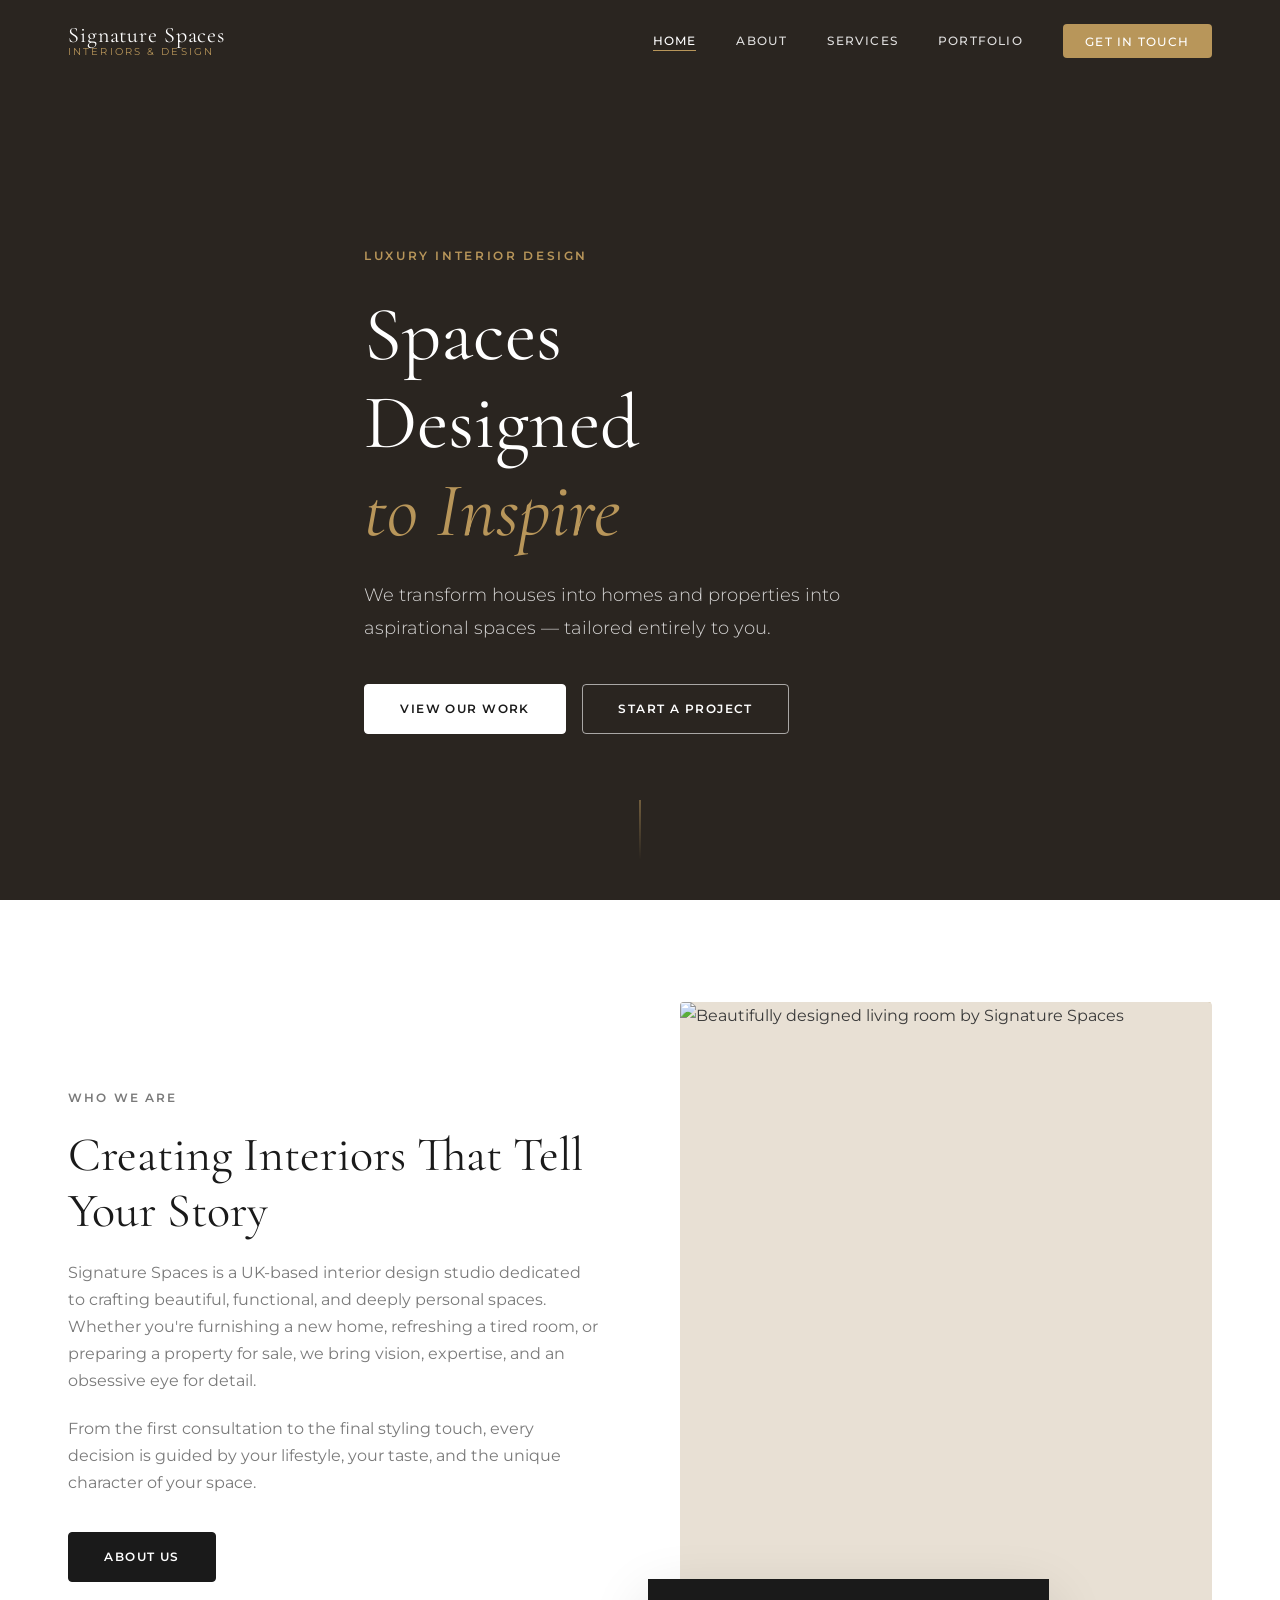
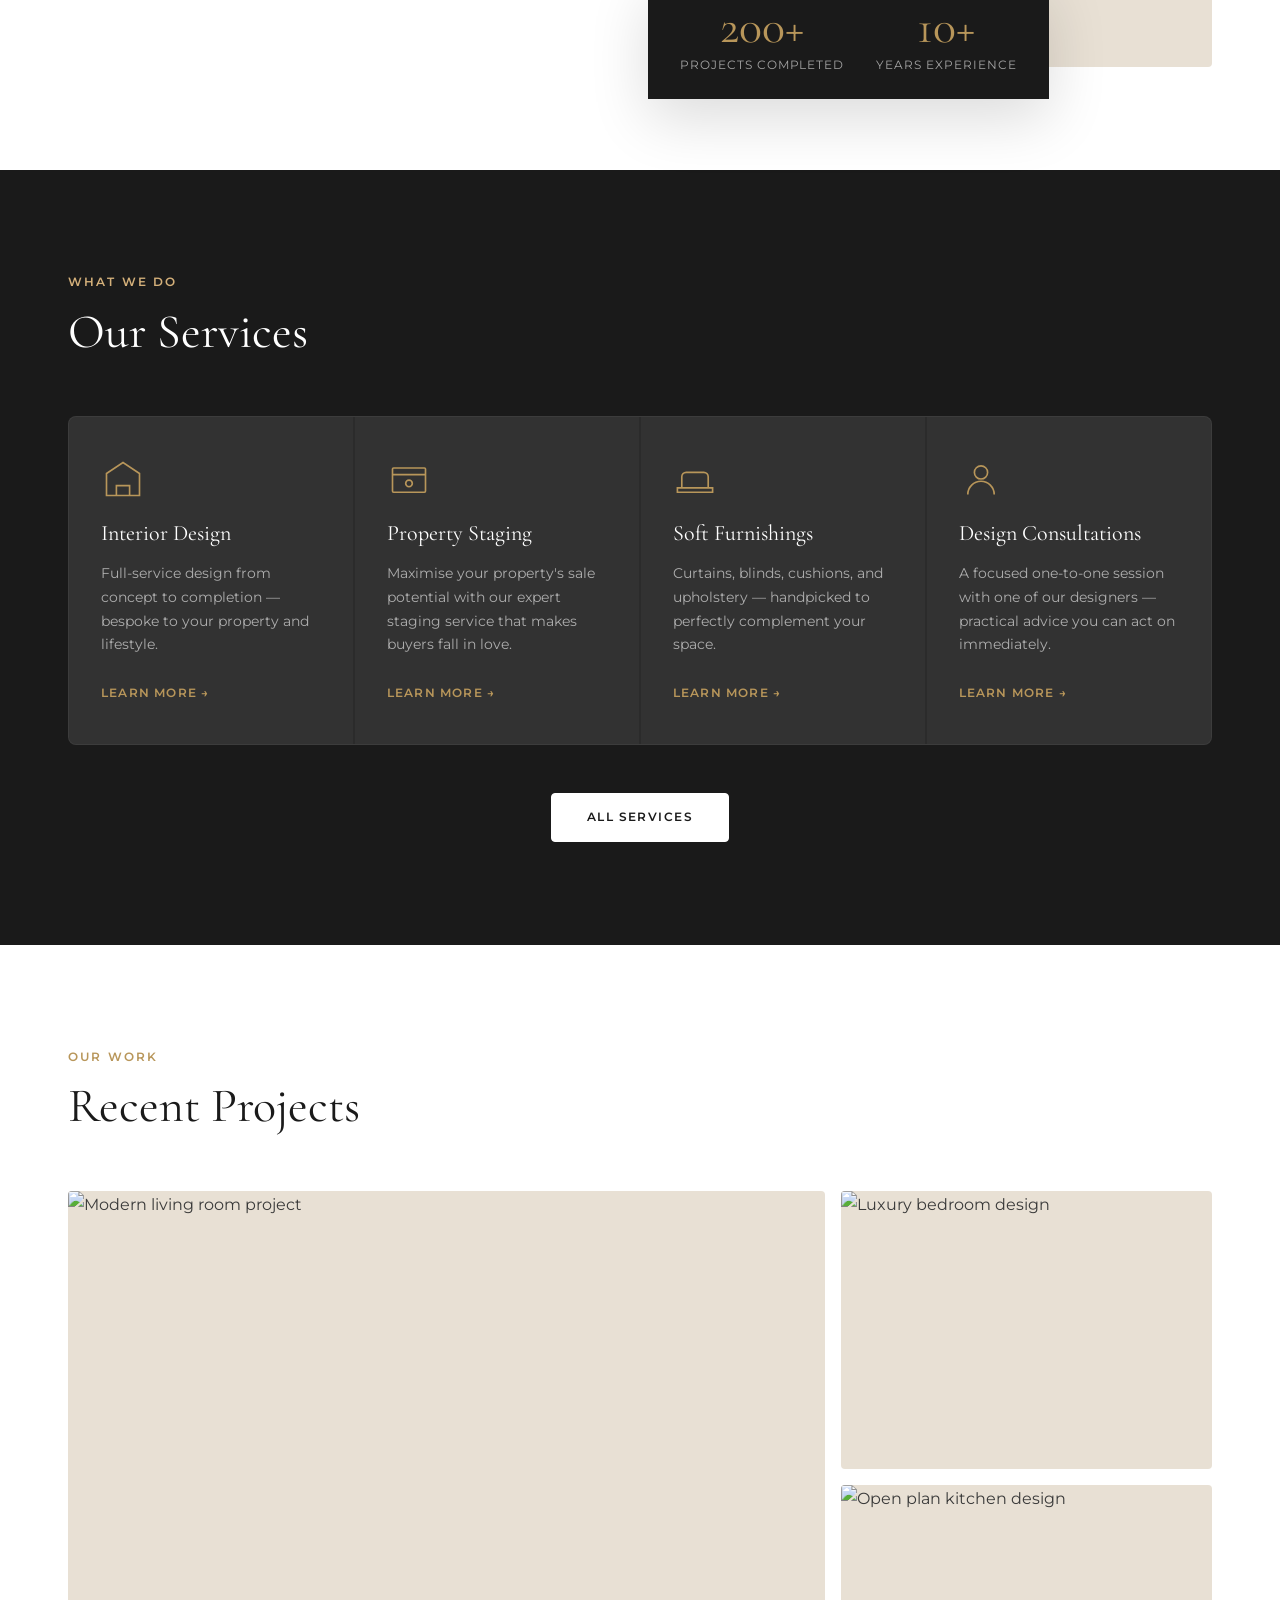
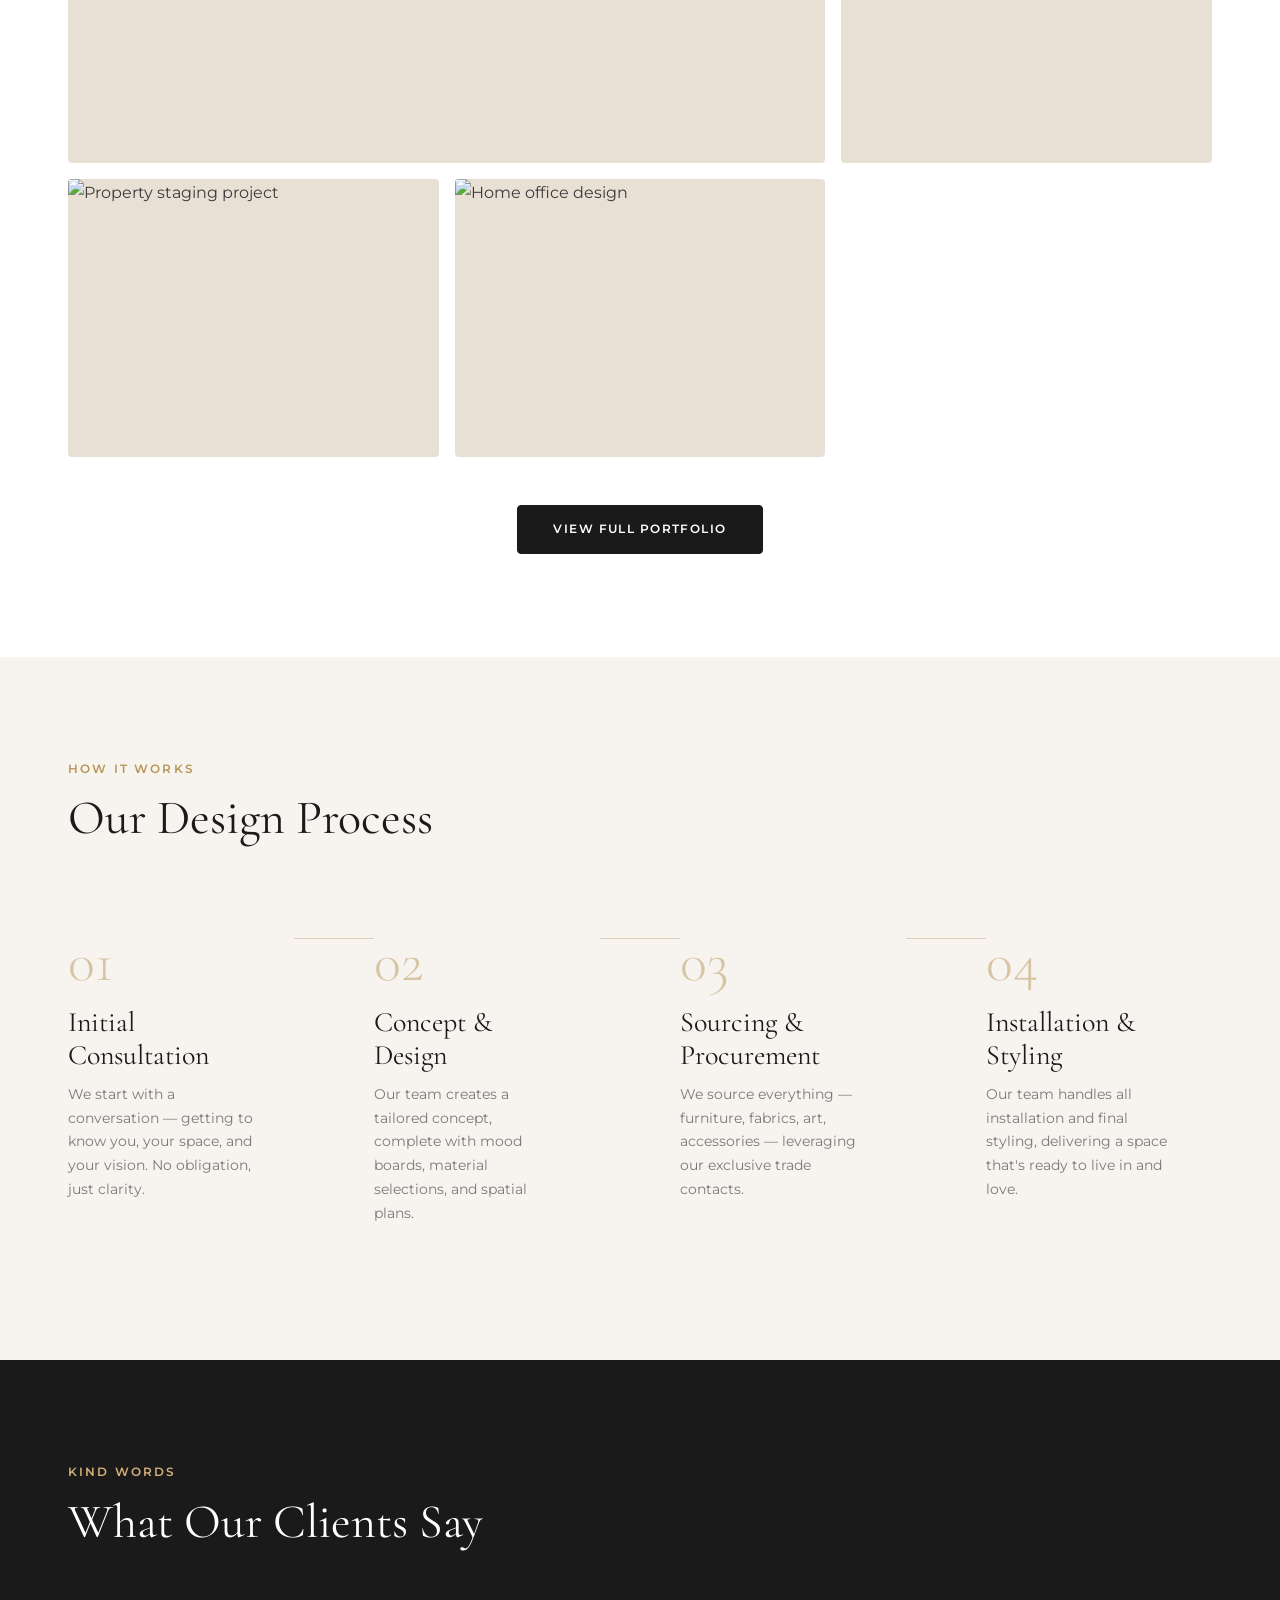
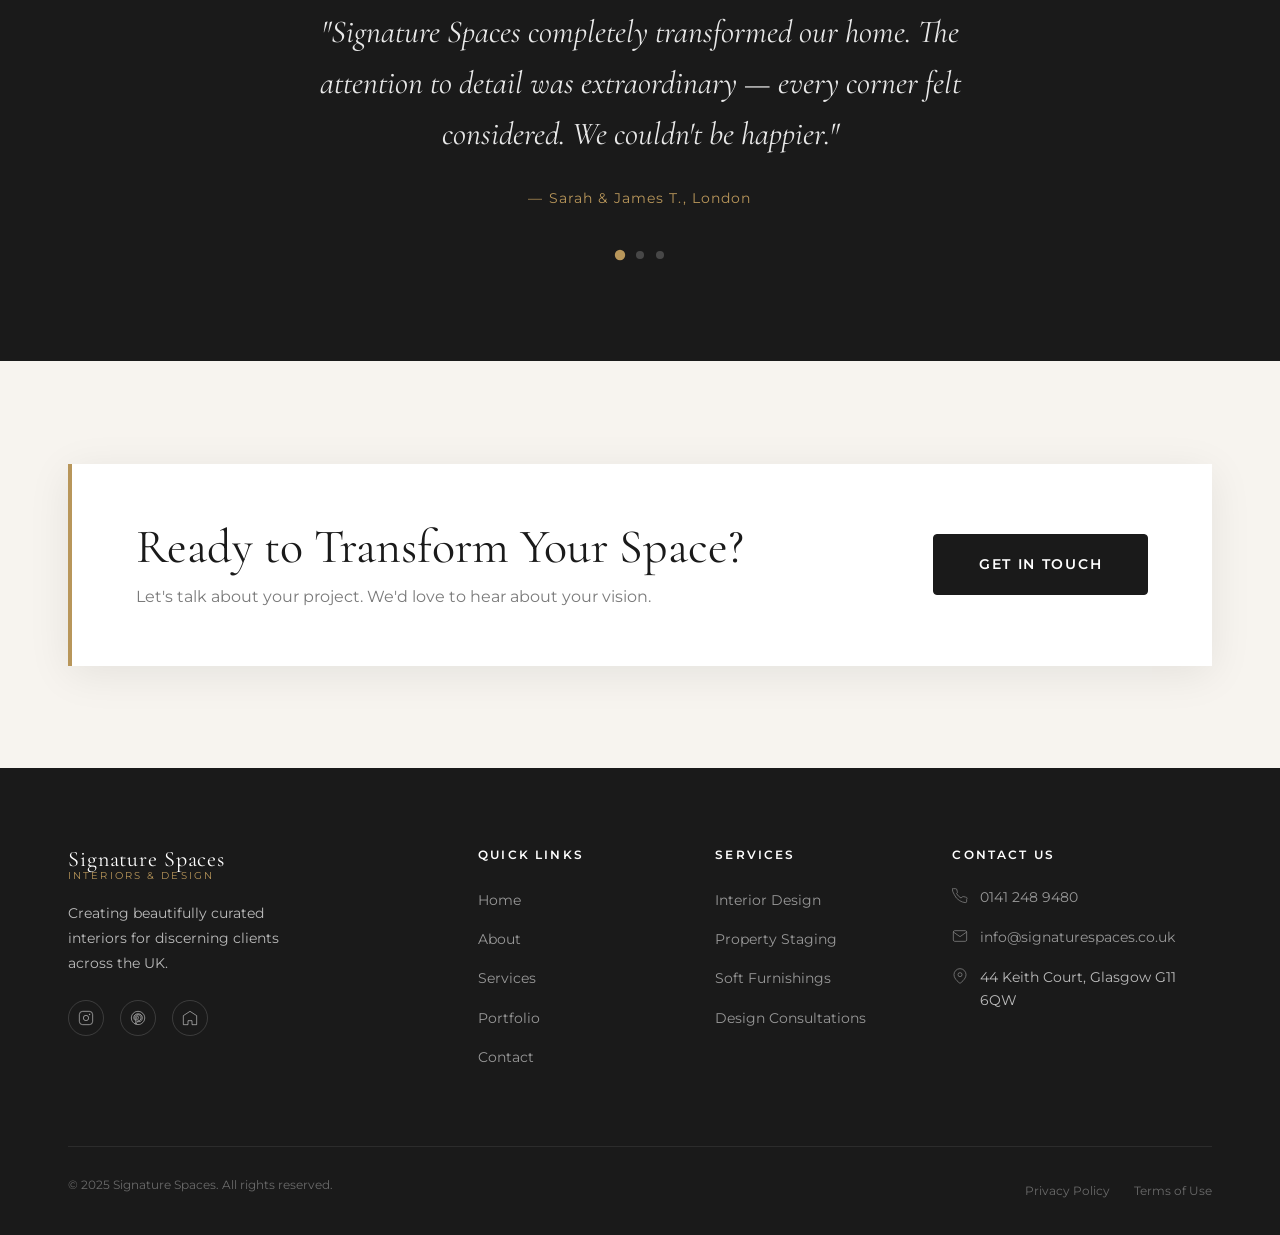
==== commit 11972939: "Add real images (Unsplash CDN) and update contact details - Replace all placeholder image paths with" ====
--- a/index.html
+++ b/index.html
@@ -39,7 +39,7 @@
   <section class="hero" id="hero">
     <div class="hero-bg">
       <div class="hero-overlay"></div>
-      <div class="hero-image" style="background-image: url('images/hero-bg.jpg')"></div>
+      <div class="hero-image" style="background-image: url('https://images.unsplash.com/photo-1618221195710-dd6b41faaea6?w=1920&q=80&fit=crop')"></div>
     </div>
     <div class="hero-content">
       <p class="hero-eyebrow">Luxury Interior Design</p>
@@ -67,7 +67,7 @@
       </div>
       <div class="intro-image">
         <div class="image-frame">
-          <img src="images/about-intro.jpg" alt="Beautifully designed living room by Signature Spaces" loading="lazy" />
+          <img src="https://images.unsplash.com/photo-1586023492125-27b2c045efd7?w=900&q=80&fit=crop" alt="Beautifully designed living room by Signature Spaces" loading="lazy" />
         </div>
         <div class="intro-stat-block">
           <div class="stat">
@@ -139,35 +139,35 @@
       </div>
       <div class="portfolio-grid">
         <a href="pages/portfolio.html" class="portfolio-item portfolio-item--large">
-          <img src="images/project-1.jpg" alt="Modern living room project" loading="lazy" />
+          <img src="https://images.unsplash.com/photo-1616486338812-3dadae4b4ace?w=1200&q=80&fit=crop" alt="Modern living room project" loading="lazy" />
           <div class="portfolio-hover">
             <span class="portfolio-category">Residential</span>
             <h3>Contemporary Family Home</h3>
           </div>
         </a>
         <a href="pages/portfolio.html" class="portfolio-item">
-          <img src="images/project-2.jpg" alt="Luxury bedroom design" loading="lazy" />
+          <img src="https://images.unsplash.com/photo-1631679706909-1844bbd07221?w=800&q=80&fit=crop" alt="Luxury bedroom design" loading="lazy" />
           <div class="portfolio-hover">
             <span class="portfolio-category">Bedroom</span>
             <h3>Master Suite Redesign</h3>
           </div>
         </a>
         <a href="pages/portfolio.html" class="portfolio-item">
-          <img src="images/project-3.jpg" alt="Open plan kitchen design" loading="lazy" />
+          <img src="https://images.unsplash.com/photo-1556909114-f6e7ad7d3136?w=800&q=80&fit=crop" alt="Open plan kitchen design" loading="lazy" />
           <div class="portfolio-hover">
             <span class="portfolio-category">Kitchen &amp; Dining</span>
             <h3>Open-Plan Kitchen</h3>
           </div>
         </a>
         <a href="pages/portfolio.html" class="portfolio-item">
-          <img src="images/project-4.jpg" alt="Property staging project" loading="lazy" />
+          <img src="https://images.unsplash.com/photo-1560448204-e02f11c3d0e2?w=800&q=80&fit=crop" alt="Property staging project" loading="lazy" />
           <div class="portfolio-hover">
             <span class="portfolio-category">Property Staging</span>
             <h3>Period Property Staging</h3>
           </div>
         </a>
         <a href="pages/portfolio.html" class="portfolio-item">
-          <img src="images/project-5.jpg" alt="Home office design" loading="lazy" />
+          <img src="https://images.unsplash.com/photo-1593696954577-ab3d39317b97?w=800&q=80&fit=crop" alt="Home office design" loading="lazy" />
           <div class="portfolio-hover">
             <span class="portfolio-category">Home Office</span>
             <h3>Bespoke Home Office</h3>
@@ -303,15 +303,15 @@
           <ul class="contact-list">
             <li>
               <svg viewBox="0 0 24 24" fill="none" stroke="currentColor" stroke-width="1.5"><path d="M22 16.92v3a2 2 0 01-2.18 2 19.79 19.79 0 01-8.63-3.07A19.5 19.5 0 013.36 9.82a19.79 19.79 0 01-3.07-8.67A2 2 0 012.28 1h3a2 2 0 012 1.72c.127.96.361 1.903.7 2.81a2 2 0 01-.45 2.11L6.91 8.36a16 16 0 006.72 6.72l1.73-1.73a2 2 0 012.11-.45c.907.339 1.85.573 2.81.7A2 2 0 0122 16.92z"/></svg>
-              <a href="tel:+441234567890">+44 (0) 1234 567 890</a>
+              <a href="tel:01412489480">0141 248 9480</a>
             </li>
             <li>
               <svg viewBox="0 0 24 24" fill="none" stroke="currentColor" stroke-width="1.5"><path d="M4 4h16c1.1 0 2 .9 2 2v12c0 1.1-.9 2-2 2H4c-1.1 0-2-.9-2-2V6c0-1.1.9-2 2-2z"/><polyline points="22,6 12,13 2,6"/></svg>
-              <a href="mailto:hello@signaturespaces.co.uk">hello@signaturespaces.co.uk</a>
+              <a href="mailto:info@signaturespaces.co.uk">info@signaturespaces.co.uk</a>
             </li>
             <li>
               <svg viewBox="0 0 24 24" fill="none" stroke="currentColor" stroke-width="1.5"><path d="M21 10c0 7-9 13-9 13s-9-6-9-13a9 9 0 0118 0z"/><circle cx="12" cy="10" r="3"/></svg>
-              <span>United Kingdom</span>
+              <span>44 Keith Court, Glasgow G11 6QW</span>
             </li>
           </ul>
         </div>
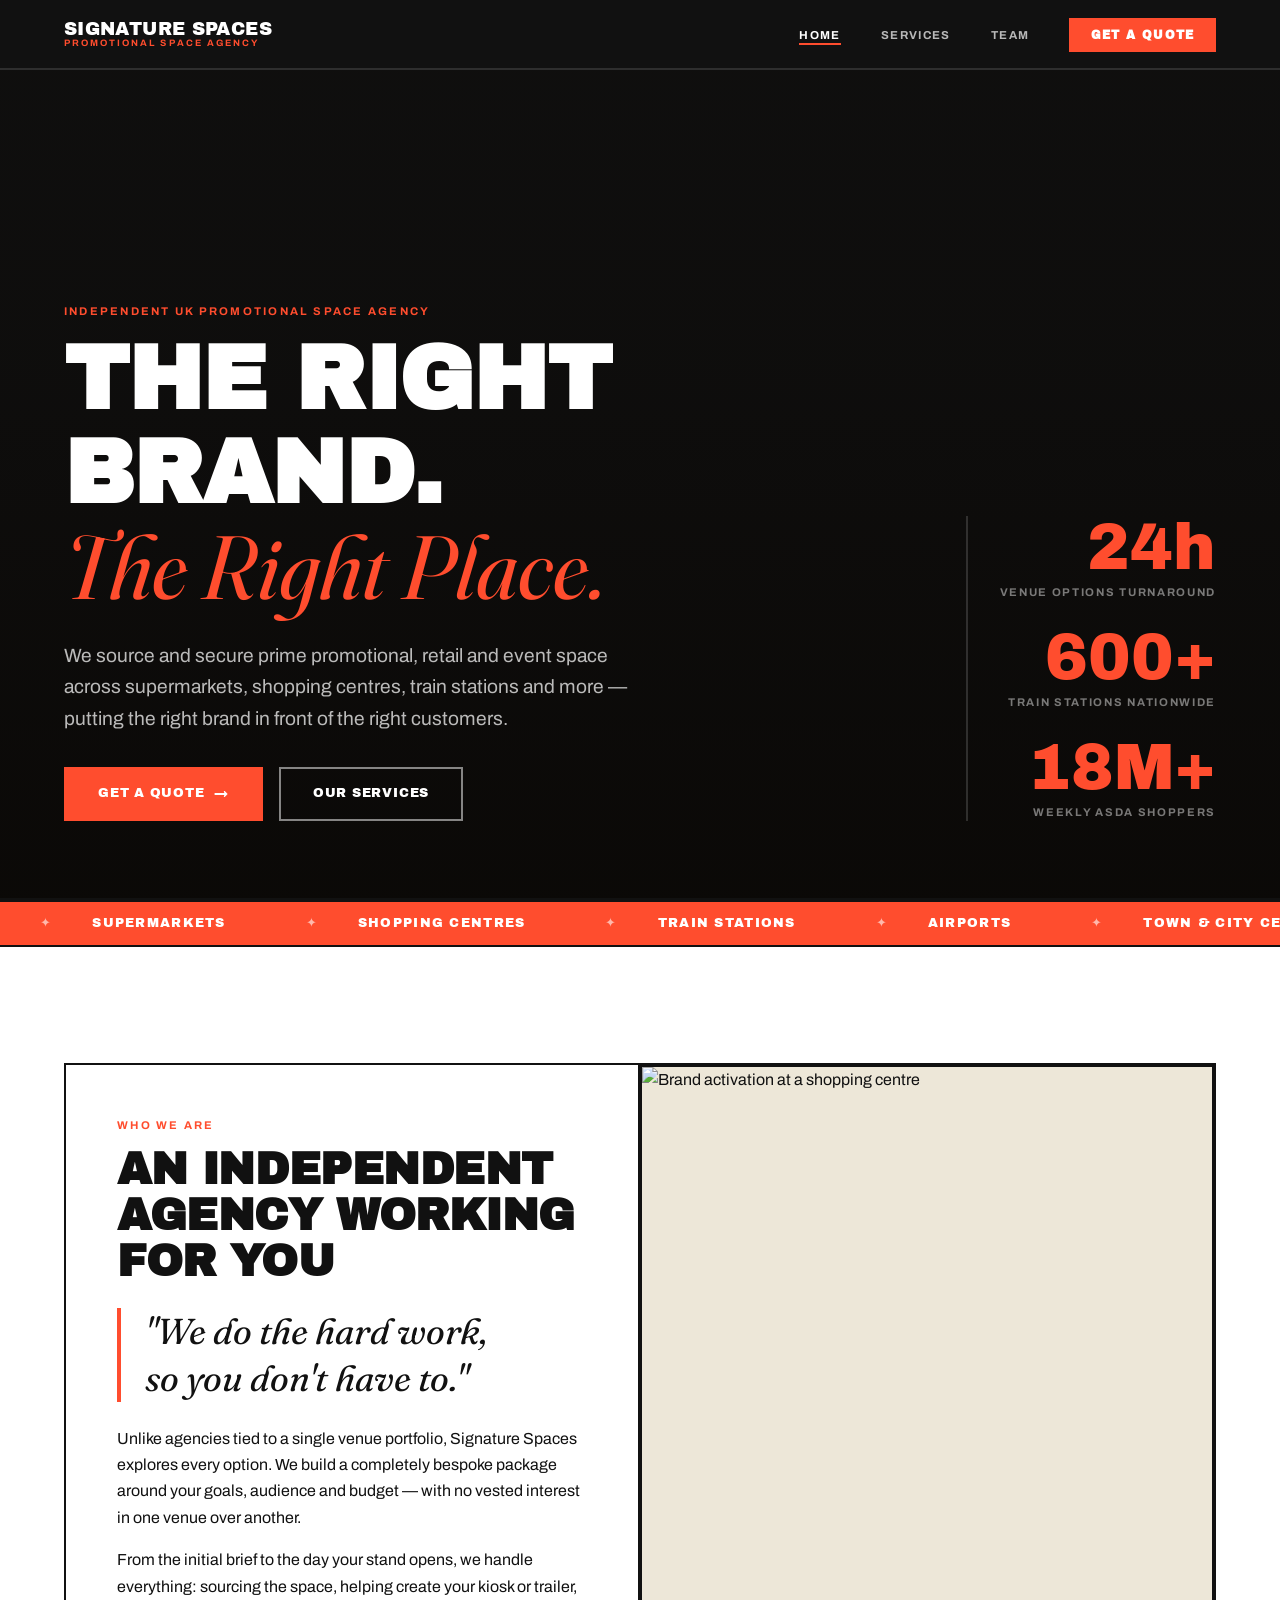
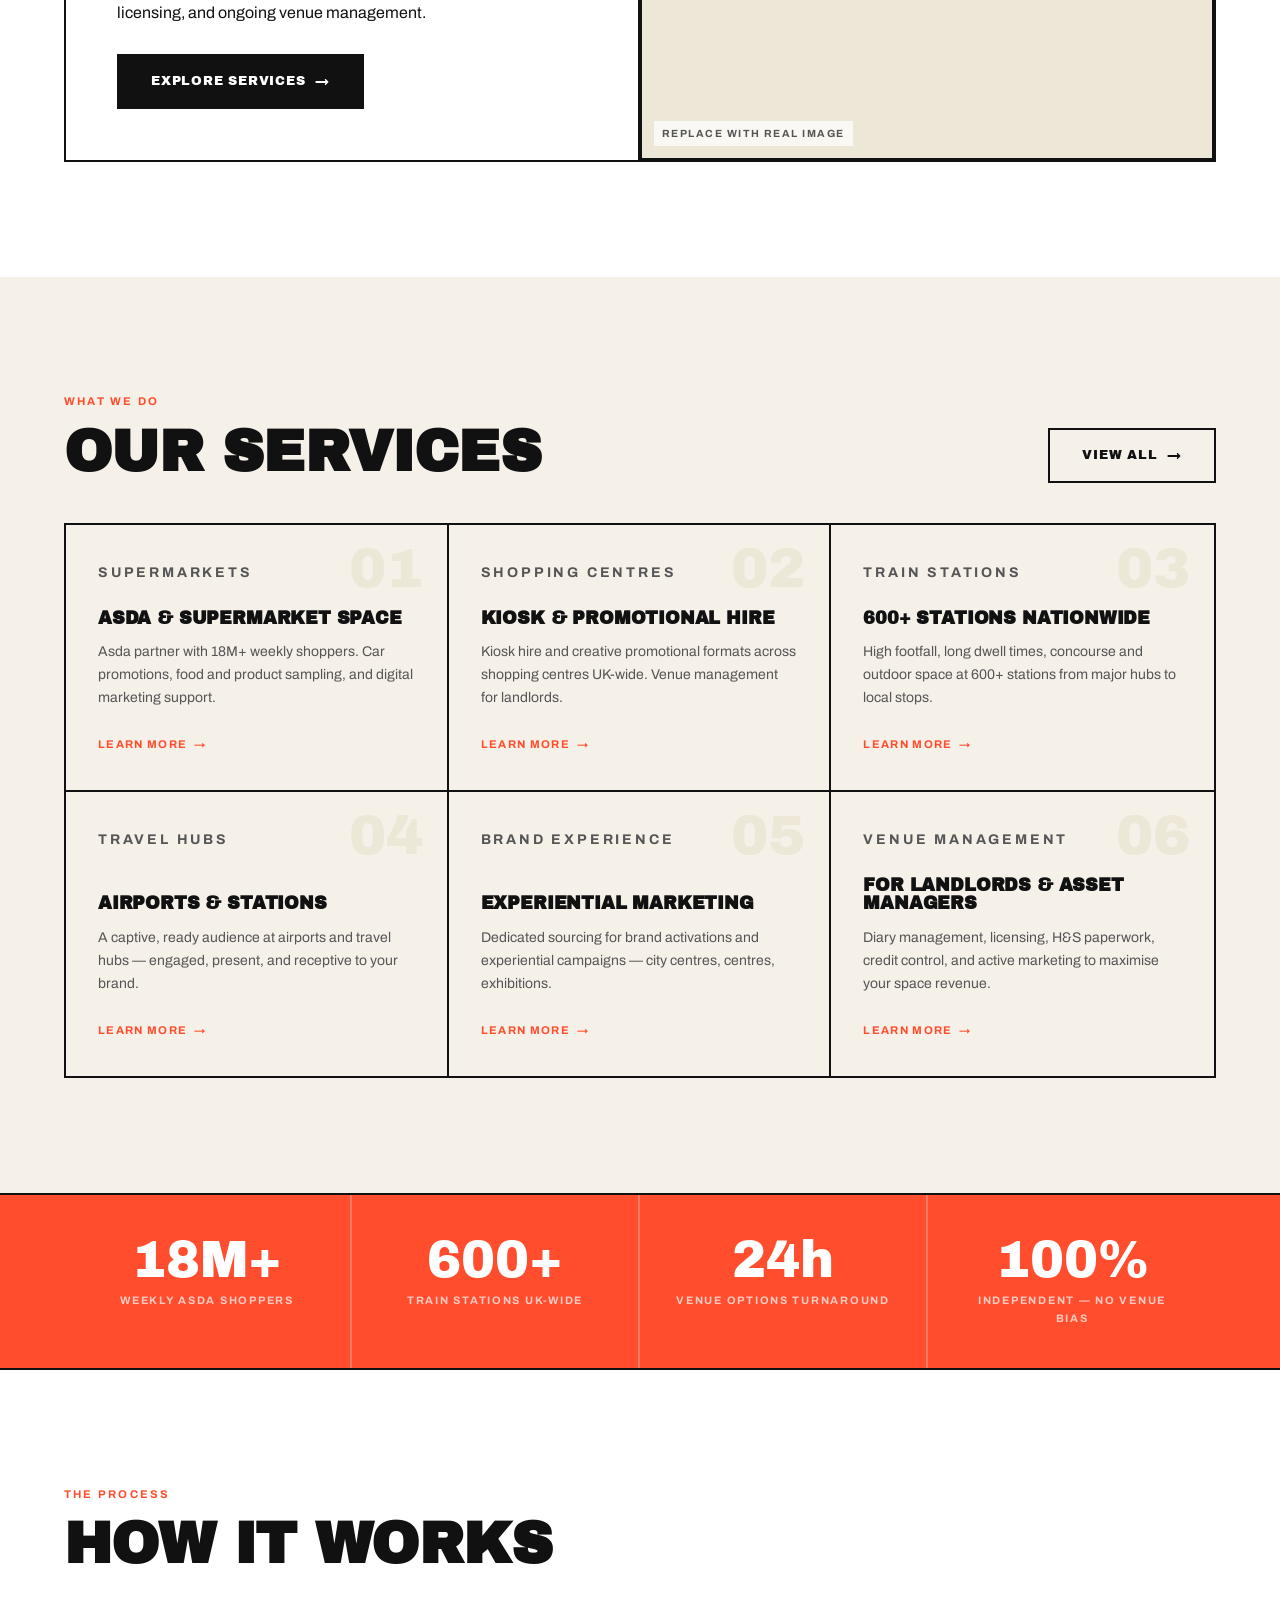
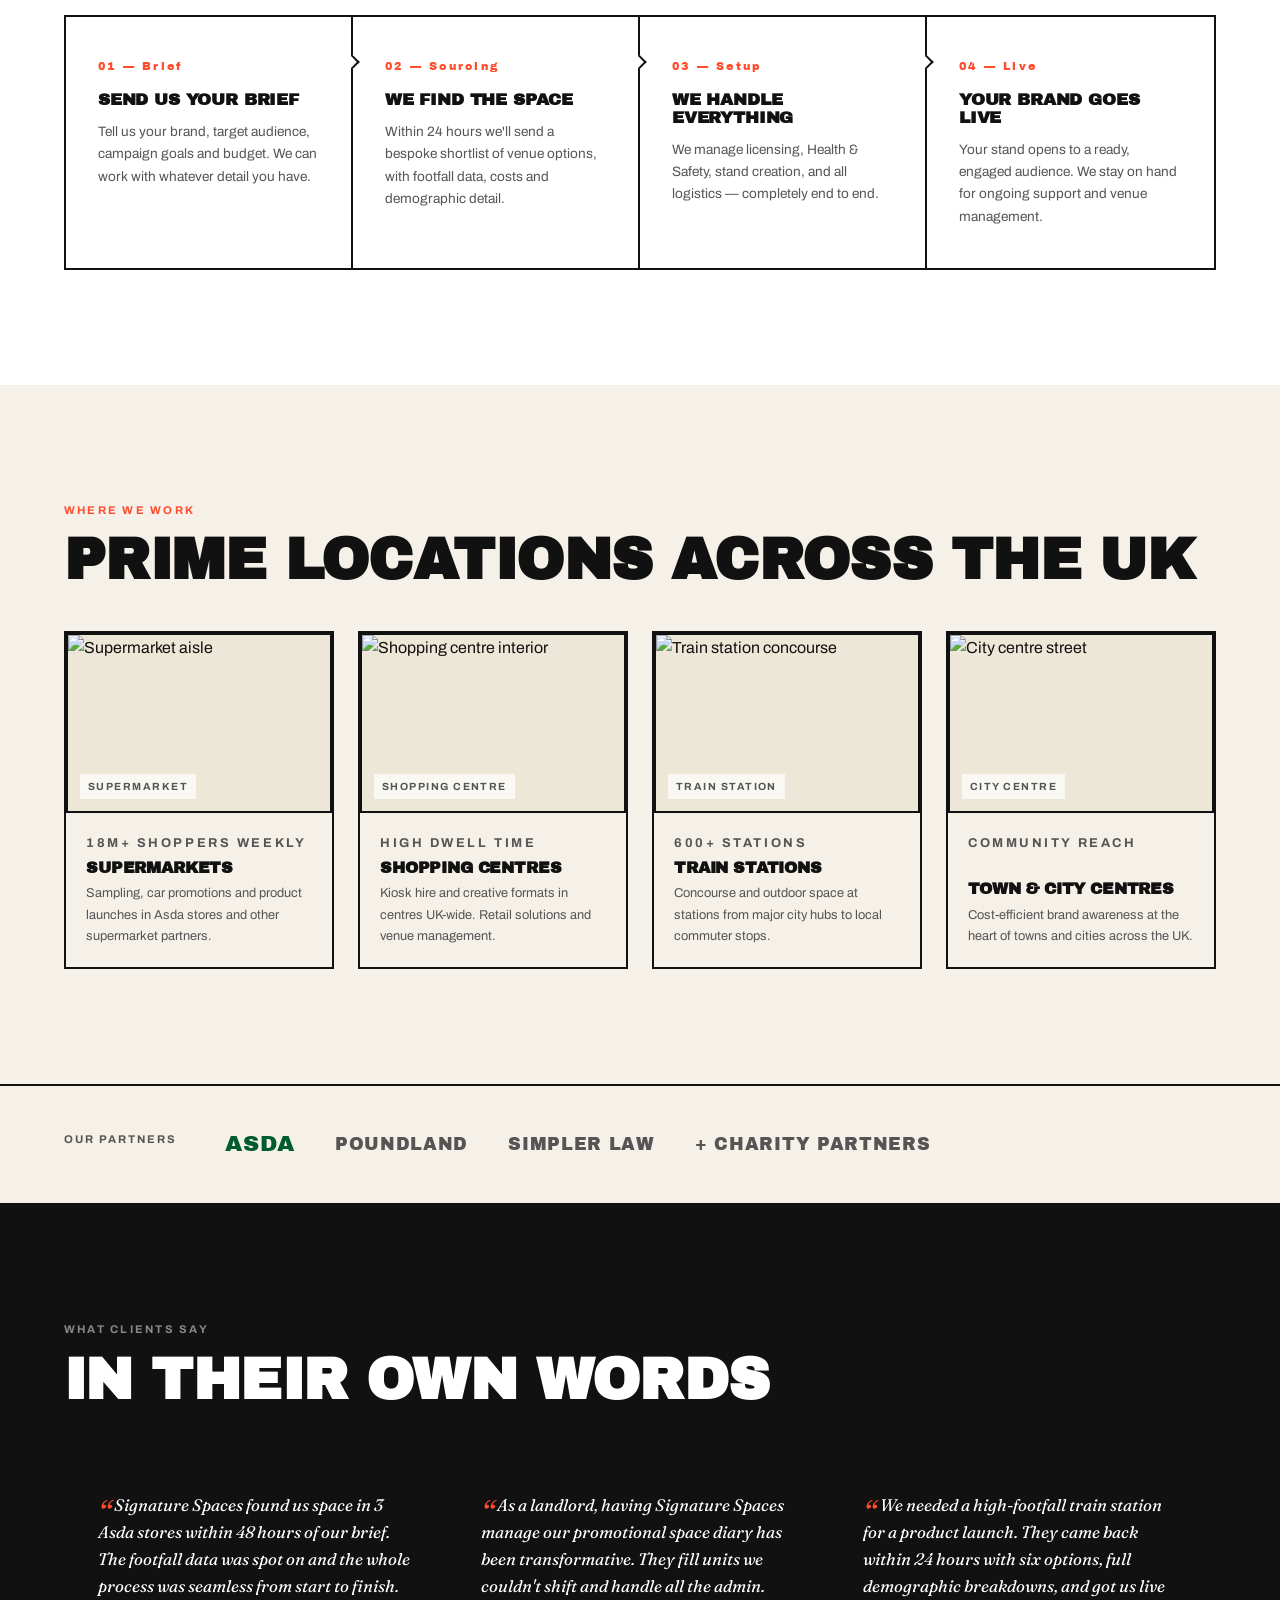
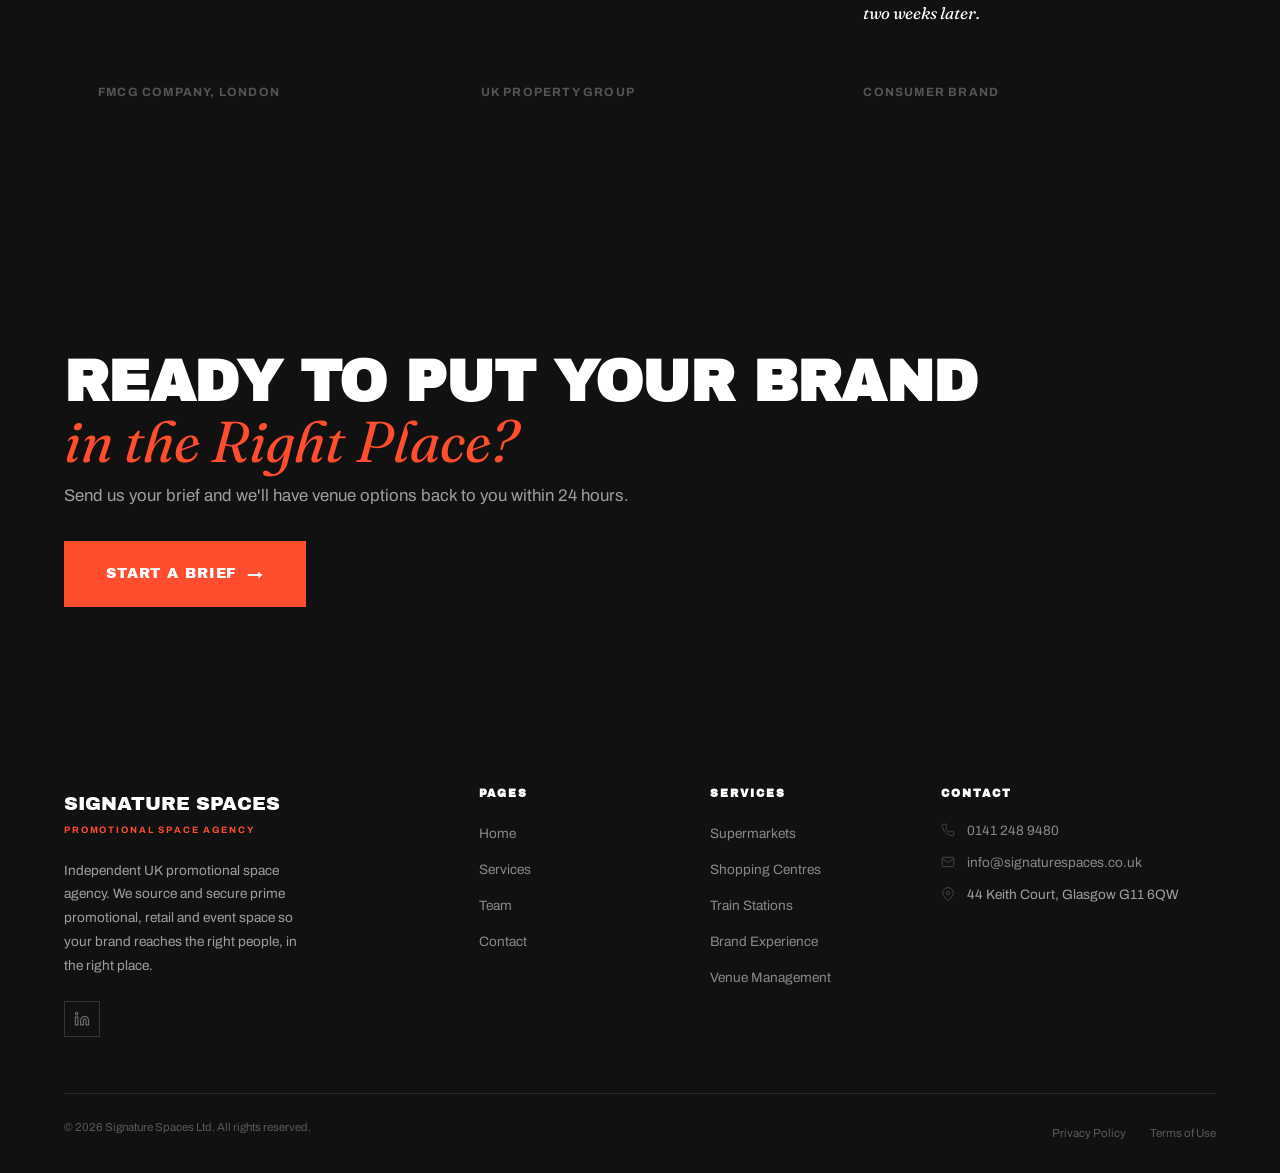
==== commit 1a8533eb: "Complete rebuild: Signature Spaces promotional space agency Full rebuild from scratch with correct b" ====
--- a/index.html
+++ b/index.html
@@ -3,329 +3,333 @@
 <head>
   <meta charset="UTF-8" />
   <meta name="viewport" content="width=device-width, initial-scale=1.0" />
-  <title>Signature Spaces | Luxury Interior Design & Property Styling</title>
-  <meta name="description" content="Signature Spaces creates beautifully curated interiors for residential and commercial properties across the UK. Expert interior design, property staging, and styling services." />
-  <link rel="stylesheet" href="css/main.css" />
-  <link rel="stylesheet" href="css/reveal.css" />
+  <title>Signature Spaces — Prime Promotional Space, Everywhere</title>
+  <meta name="description" content="Independent UK promotional space agency. We source and secure prime retail, event and promotional space across supermarkets, shopping centres, train stations and more." />
   <link rel="preconnect" href="https://fonts.googleapis.com" />
   <link rel="preconnect" href="https://fonts.gstatic.com" crossorigin />
-  <link href="https://fonts.googleapis.com/css2?family=Cormorant+Garamond:ital,wght@0,300;0,400;0,500;0,600;1,300;1,400&family=Montserrat:wght@300;400;500;600&display=swap" rel="stylesheet" />
+  <link href="https://fonts.googleapis.com/css2?family=Archivo+Black&family=Archivo:wght@400;500;600&family=Fraunces:ital,wght@1,300;1,400;1,500&display=swap" rel="stylesheet" />
+  <link rel="stylesheet" href="assets/style.css" />
 </head>
 <body>
 
-  <!-- NAV -->
-  <header class="site-header" id="site-header">
+  <nav class="site-nav" id="site-nav">
     <div class="nav-inner">
-      <a href="index.html" class="logo">
-        <span class="logo-main">Signature Spaces</span>
-        <span class="logo-sub">Interiors &amp; Design</span>
+      <a href="index.html" class="nav-logo">
+        <span class="nav-logo-main">Signature Spaces</span>
+        <span class="nav-logo-sub">Promotional Space Agency</span>
       </a>
-      <button class="nav-toggle" id="nav-toggle" aria-label="Open menu">
+      <ul class="nav-links">
+        <li><a href="index.html">Home</a></li>
+        <li><a href="services.html">Services</a></li>
+        <li><a href="team.html">Team</a></li>
+        <li><a href="contact.html" class="nav-cta-link">Get a Quote</a></li>
+      </ul>
+      <button class="nav-burger" id="nav-burger" aria-label="Open menu" aria-expanded="false">
         <span></span><span></span><span></span>
       </button>
-      <nav class="main-nav" id="main-nav">
-        <ul>
-          <li><a href="index.html" class="active">Home</a></li>
-          <li><a href="pages/about.html">About</a></li>
-          <li><a href="pages/services.html">Services</a></li>
-          <li><a href="pages/portfolio.html">Portfolio</a></li>
-          <li><a href="pages/contact.html" class="nav-cta">Get in Touch</a></li>
-        </ul>
-      </nav>
-    </div>
-  </header>
+    </div>
+  </nav>
+
+  <div class="nav-drawer" id="nav-drawer">
+    <a href="index.html">Home</a>
+    <a href="services.html">Services</a>
+    <a href="team.html">Team</a>
+    <a href="contact.html" class="drawer-cta">Get a Quote &rarr;</a>
+  </div>
 
   <!-- HERO -->
-  <section class="hero" id="hero">
-    <div class="hero-bg">
-      <div class="hero-overlay"></div>
-      <div class="hero-image" style="background-image: url('https://images.unsplash.com/photo-1618221195710-dd6b41faaea6?w=1920&q=80&fit=crop')"></div>
-    </div>
+  <section class="hero">
+    <div class="hero-bg" style="background-image:url('https://images.unsplash.com/photo-1567225557594-88887e4cd977?w=1920&q=80&fit=crop')"></div>
     <div class="hero-content">
-      <p class="hero-eyebrow">Luxury Interior Design</p>
-      <h1>Spaces Designed<br /><em>to Inspire</em></h1>
-      <p class="hero-sub">We transform houses into homes and properties into aspirational spaces — tailored entirely to you.</p>
-      <div class="hero-actions">
-        <a href="pages/portfolio.html" class="btn btn-light">View Our Work</a>
-        <a href="pages/contact.html" class="btn btn-outline-light">Start a Project</a>
-      </div>
-    </div>
-    <a href="#intro" class="scroll-hint" aria-label="Scroll down">
-      <span class="scroll-hint-line"></span>
-    </a>
-  </section>
-
-  <!-- INTRO -->
-  <section class="intro section" id="intro">
-    <div class="container container--split">
-      <div class="intro-text">
-        <p class="eyebrow">Who We Are</p>
-        <h2>Creating Interiors That Tell Your Story</h2>
-        <p>Signature Spaces is a UK-based interior design studio dedicated to crafting beautiful, functional, and deeply personal spaces. Whether you're furnishing a new home, refreshing a tired room, or preparing a property for sale, we bring vision, expertise, and an obsessive eye for detail.</p>
-        <p>From the first consultation to the final styling touch, every decision is guided by your lifestyle, your taste, and the unique character of your space.</p>
-        <a href="pages/about.html" class="btn btn-dark">About Us</a>
-      </div>
-      <div class="intro-image">
-        <div class="image-frame">
-          <img src="https://images.unsplash.com/photo-1586023492125-27b2c045efd7?w=900&q=80&fit=crop" alt="Beautifully designed living room by Signature Spaces" loading="lazy" />
-        </div>
-        <div class="intro-stat-block">
-          <div class="stat">
-            <span class="stat-num">200+</span>
-            <span class="stat-label">Projects Completed</span>
-          </div>
-          <div class="stat">
-            <span class="stat-num">10+</span>
-            <span class="stat-label">Years Experience</span>
-          </div>
-        </div>
-      </div>
-    </div>
-  </section>
-
-  <!-- SERVICES STRIP -->
-  <section class="services-strip section section--dark" id="services">
-    <div class="container">
-      <div class="section-header section-header--light">
-        <p class="eyebrow eyebrow--light">What We Do</p>
-        <h2>Our Services</h2>
-      </div>
-      <div class="services-grid">
-        <a href="pages/services.html#interior-design" class="service-card">
-          <div class="service-icon">
-            <svg viewBox="0 0 40 40" fill="none" xmlns="http://www.w3.org/2000/svg"><path d="M5 35V15L20 5l15 10v20H5z" stroke="currentColor" stroke-width="1.5"/><path d="M14 35v-9h12v9" stroke="currentColor" stroke-width="1.5"/></svg>
-          </div>
-          <h3>Interior Design</h3>
-          <p>Full-service design from concept to completion — bespoke to your property and lifestyle.</p>
-          <span class="card-link">Learn more →</span>
-        </a>
-        <a href="pages/services.html#property-staging" class="service-card">
-          <div class="service-icon">
-            <svg viewBox="0 0 40 40" fill="none" xmlns="http://www.w3.org/2000/svg"><rect x="5" y="10" width="30" height="22" rx="1" stroke="currentColor" stroke-width="1.5"/><path d="M5 16h30" stroke="currentColor" stroke-width="1.5"/><circle cx="20" cy="24" r="3" stroke="currentColor" stroke-width="1.5"/></svg>
-          </div>
-          <h3>Property Staging</h3>
-          <p>Maximise your property's sale potential with our expert staging service that makes buyers fall in love.</p>
-          <span class="card-link">Learn more →</span>
-        </a>
-        <a href="pages/services.html#soft-furnishings" class="service-card">
-          <div class="service-icon">
-            <svg viewBox="0 0 40 40" fill="none" xmlns="http://www.w3.org/2000/svg"><path d="M8 28V18a4 4 0 0 1 4-4h16a4 4 0 0 1 4 4v10" stroke="currentColor" stroke-width="1.5"/><path d="M4 28h32v4H4z" stroke="currentColor" stroke-width="1.5"/></svg>
-          </div>
-          <h3>Soft Furnishings</h3>
-          <p>Curtains, blinds, cushions, and upholstery — handpicked to perfectly complement your space.</p>
-          <span class="card-link">Learn more →</span>
-        </a>
-        <a href="pages/services.html#consultations" class="service-card">
-          <div class="service-icon">
-            <svg viewBox="0 0 40 40" fill="none" xmlns="http://www.w3.org/2000/svg"><circle cx="20" cy="14" r="6" stroke="currentColor" stroke-width="1.5"/><path d="M8 34c0-6.627 5.373-12 12-12s12 5.373 12 12" stroke="currentColor" stroke-width="1.5"/></svg>
-          </div>
-          <h3>Design Consultations</h3>
-          <p>A focused one-to-one session with one of our designers — practical advice you can act on immediately.</p>
-          <span class="card-link">Learn more →</span>
-        </a>
-      </div>
-      <div class="services-cta">
-        <a href="pages/services.html" class="btn btn-light">All Services</a>
-      </div>
-    </div>
-  </section>
-
-  <!-- PORTFOLIO PREVIEW -->
-  <section class="portfolio-preview section" id="portfolio">
-    <div class="container">
-      <div class="section-header">
-        <p class="eyebrow">Our Work</p>
-        <h2>Recent Projects</h2>
-      </div>
-      <div class="portfolio-grid">
-        <a href="pages/portfolio.html" class="portfolio-item portfolio-item--large">
-          <img src="https://images.unsplash.com/photo-1616486338812-3dadae4b4ace?w=1200&q=80&fit=crop" alt="Modern living room project" loading="lazy" />
-          <div class="portfolio-hover">
-            <span class="portfolio-category">Residential</span>
-            <h3>Contemporary Family Home</h3>
-          </div>
-        </a>
-        <a href="pages/portfolio.html" class="portfolio-item">
-          <img src="https://images.unsplash.com/photo-1631679706909-1844bbd07221?w=800&q=80&fit=crop" alt="Luxury bedroom design" loading="lazy" />
-          <div class="portfolio-hover">
-            <span class="portfolio-category">Bedroom</span>
-            <h3>Master Suite Redesign</h3>
-          </div>
-        </a>
-        <a href="pages/portfolio.html" class="portfolio-item">
-          <img src="https://images.unsplash.com/photo-1556909114-f6e7ad7d3136?w=800&q=80&fit=crop" alt="Open plan kitchen design" loading="lazy" />
-          <div class="portfolio-hover">
-            <span class="portfolio-category">Kitchen &amp; Dining</span>
-            <h3>Open-Plan Kitchen</h3>
-          </div>
-        </a>
-        <a href="pages/portfolio.html" class="portfolio-item">
-          <img src="https://images.unsplash.com/photo-1560448204-e02f11c3d0e2?w=800&q=80&fit=crop" alt="Property staging project" loading="lazy" />
-          <div class="portfolio-hover">
-            <span class="portfolio-category">Property Staging</span>
-            <h3>Period Property Staging</h3>
-          </div>
-        </a>
-        <a href="pages/portfolio.html" class="portfolio-item">
-          <img src="https://images.unsplash.com/photo-1593696954577-ab3d39317b97?w=800&q=80&fit=crop" alt="Home office design" loading="lazy" />
-          <div class="portfolio-hover">
-            <span class="portfolio-category">Home Office</span>
-            <h3>Bespoke Home Office</h3>
-          </div>
-        </a>
-      </div>
-      <div class="portfolio-cta">
-        <a href="pages/portfolio.html" class="btn btn-dark">View Full Portfolio</a>
-      </div>
-    </div>
-  </section>
-
-  <!-- PROCESS -->
-  <section class="process section section--cream" id="process">
-    <div class="container">
-      <div class="section-header">
-        <p class="eyebrow">How It Works</p>
-        <h2>Our Design Process</h2>
-      </div>
-      <div class="process-steps">
+      <div class="container">
+        <div>
+          <p class="label sr">Independent UK Promotional Space Agency</p>
+          <h1 class="hero-title sr sr-delay-1">The Right Brand.<br /><em>The Right Place.</em></h1>
+          <p class="hero-sub sr sr-delay-2">We source and secure prime promotional, retail and event space across supermarkets, shopping centres, train stations and more &mdash; putting the right brand in front of the right customers.</p>
+          <div class="hero-actions sr sr-delay-3">
+            <a href="contact.html" class="btn btn-red">Get a Quote <span class="arrow">&rarr;</span></a>
+            <a href="services.html" class="btn btn-outline-lt">Our Services</a>
+          </div>
+        </div>
+        <div class="hero-stat-stack sr sr-delay-2">
+          <div class="hero-stat">
+            <span class="hero-stat-num">24h</span>
+            <span class="hero-stat-label">Venue options turnaround</span>
+          </div>
+          <div class="hero-stat">
+            <span class="hero-stat-num">600+</span>
+            <span class="hero-stat-label">Train stations nationwide</span>
+          </div>
+          <div class="hero-stat">
+            <span class="hero-stat-num">18M+</span>
+            <span class="hero-stat-label">Weekly Asda shoppers</span>
+          </div>
+        </div>
+      </div>
+    </div>
+  </section>
+
+  <!-- TICKER -->
+  <div class="ticker-wrap">
+    <div class="ticker-track">
+      <span class="ticker-item">Supermarkets</span>
+      <span class="ticker-item">Shopping Centres</span>
+      <span class="ticker-item">Train Stations</span>
+      <span class="ticker-item">Airports</span>
+      <span class="ticker-item">Town &amp; City Centres</span>
+      <span class="ticker-item">Garden Centres</span>
+      <span class="ticker-item">Brand Experience</span>
+      <span class="ticker-item">Venue Management</span>
+      <span class="ticker-item">Supermarkets</span>
+      <span class="ticker-item">Shopping Centres</span>
+      <span class="ticker-item">Train Stations</span>
+      <span class="ticker-item">Airports</span>
+      <span class="ticker-item">Town &amp; City Centres</span>
+      <span class="ticker-item">Garden Centres</span>
+      <span class="ticker-item">Brand Experience</span>
+      <span class="ticker-item">Venue Management</span>
+    </div>
+  </div>
+
+  <!-- WHY US -->
+  <section class="section">
+    <div class="container">
+      <div class="intro-grid sr">
+        <div class="intro-cell">
+          <p class="label">Who We Are</p>
+          <h2 style="margin-top:0.5rem;font-size:clamp(1.75rem,3.5vw,2.75rem)">An Independent Agency Working For You</h2>
+          <blockquote class="big-quote">"We do the hard work,<br/>so you don't have to."</blockquote>
+          <p>Unlike agencies tied to a single venue portfolio, Signature Spaces explores every option. We build a completely bespoke package around your goals, audience and budget &mdash; with no vested interest in one venue over another.</p>
+          <p>From the initial brief to the day your stand opens, we handle everything: sourcing the space, helping create your kiosk or trailer, licensing, and ongoing venue management.</p>
+          <a href="services.html" class="btn btn-ink" style="margin-top:0.75rem">Explore Services <span class="arrow">&rarr;</span></a>
+        </div>
+        <div class="intro-cell" style="padding:0;overflow:hidden;">
+          <div class="ph" style="height:100%;min-height:380px;" data-label="Replace with real image">
+            <img src="https://images.unsplash.com/photo-1504307651254-35680f356dfd?w=900&q=80&fit=crop" alt="Brand activation at a shopping centre" loading="lazy" />
+          </div>
+        </div>
+      </div>
+    </div>
+  </section>
+
+  <!-- SERVICES OVERVIEW -->
+  <section class="section section--paper">
+    <div class="container">
+      <div class="sr" style="margin-bottom:2.5rem;display:flex;align-items:flex-end;justify-content:space-between;flex-wrap:wrap;gap:1rem">
+        <div>
+          <p class="label">What We Do</p>
+          <h2 style="margin-top:0.4rem">Our Services</h2>
+        </div>
+        <a href="services.html" class="btn btn-outline">View All <span class="arrow">&rarr;</span></a>
+      </div>
+      <div class="services-grid sr">
+        <div class="service-tile">
+          <div class="service-tile-num">01</div>
+          <p class="label">Supermarkets</p>
+          <h3>Asda &amp; Supermarket Space</h3>
+          <p>Asda partner with 18M+ weekly shoppers. Car promotions, food and product sampling, and digital marketing support.</p>
+          <a href="services.html#supermarkets" class="tile-link">Learn more <span>&rarr;</span></a>
+        </div>
+        <div class="service-tile">
+          <div class="service-tile-num">02</div>
+          <p class="label">Shopping Centres</p>
+          <h3>Kiosk &amp; Promotional Hire</h3>
+          <p>Kiosk hire and creative promotional formats across shopping centres UK-wide. Venue management for landlords.</p>
+          <a href="services.html#shopping-centres" class="tile-link">Learn more <span>&rarr;</span></a>
+        </div>
+        <div class="service-tile">
+          <div class="service-tile-num">03</div>
+          <p class="label">Train Stations</p>
+          <h3>600+ Stations Nationwide</h3>
+          <p>High footfall, long dwell times, concourse and outdoor space at 600+ stations from major hubs to local stops.</p>
+          <a href="services.html#train-stations" class="tile-link">Learn more <span>&rarr;</span></a>
+        </div>
+        <div class="service-tile">
+          <div class="service-tile-num">04</div>
+          <p class="label">Travel Hubs</p>
+          <h3>Airports &amp; Stations</h3>
+          <p>A captive, ready audience at airports and travel hubs &mdash; engaged, present, and receptive to your brand.</p>
+          <a href="services.html#travel-hubs" class="tile-link">Learn more <span>&rarr;</span></a>
+        </div>
+        <div class="service-tile">
+          <div class="service-tile-num">05</div>
+          <p class="label">Brand Experience</p>
+          <h3>Experiential Marketing</h3>
+          <p>Dedicated sourcing for brand activations and experiential campaigns &mdash; city centres, centres, exhibitions.</p>
+          <a href="services.html#brand-experience" class="tile-link">Learn more <span>&rarr;</span></a>
+        </div>
+        <div class="service-tile">
+          <div class="service-tile-num">06</div>
+          <p class="label">Venue Management</p>
+          <h3>For Landlords &amp; Asset Managers</h3>
+          <p>Diary management, licensing, H&amp;S paperwork, credit control, and active marketing to maximise your space revenue.</p>
+          <a href="services.html#venue-management" class="tile-link">Learn more <span>&rarr;</span></a>
+        </div>
+      </div>
+    </div>
+  </section>
+
+  <!-- STAT BAR -->
+  <div class="stat-bar sr">
+    <div class="container">
+      <div class="stat-bar-inner">
+        <div class="stat-bar-item">
+          <span class="stat-bar-num">18M+</span>
+          <span class="stat-bar-label">Weekly Asda shoppers</span>
+        </div>
+        <div class="stat-bar-item">
+          <span class="stat-bar-num">600+</span>
+          <span class="stat-bar-label">Train stations UK-wide</span>
+        </div>
+        <div class="stat-bar-item">
+          <span class="stat-bar-num">24h</span>
+          <span class="stat-bar-label">Venue options turnaround</span>
+        </div>
+        <div class="stat-bar-item">
+          <span class="stat-bar-num">100%</span>
+          <span class="stat-bar-label">Independent &mdash; no venue bias</span>
+        </div>
+      </div>
+    </div>
+  </div>
+
+  <!-- HOW IT WORKS -->
+  <section class="section">
+    <div class="container">
+      <div class="sr" style="margin-bottom:2.5rem">
+        <p class="label">The Process</p>
+        <h2 style="margin-top:0.4rem">How It Works</h2>
+      </div>
+      <div class="process-steps sr">
         <div class="process-step">
-          <div class="step-number">01</div>
-          <h3>Initial Consultation</h3>
-          <p>We start with a conversation — getting to know you, your space, and your vision. No obligation, just clarity.</p>
-        </div>
-        <div class="process-connector"></div>
+          <span class="process-num">01 &mdash; Brief</span>
+          <h3>Send Us Your Brief</h3>
+          <p>Tell us your brand, target audience, campaign goals and budget. We can work with whatever detail you have.</p>
+        </div>
         <div class="process-step">
-          <div class="step-number">02</div>
-          <h3>Concept &amp; Design</h3>
-          <p>Our team creates a tailored concept, complete with mood boards, material selections, and spatial plans.</p>
-        </div>
-        <div class="process-connector"></div>
+          <span class="process-num">02 &mdash; Sourcing</span>
+          <h3>We Find the Space</h3>
+          <p>Within 24 hours we'll send a bespoke shortlist of venue options, with footfall data, costs and demographic detail.</p>
+        </div>
         <div class="process-step">
-          <div class="step-number">03</div>
-          <h3>Sourcing &amp; Procurement</h3>
-          <p>We source everything — furniture, fabrics, art, accessories — leveraging our exclusive trade contacts.</p>
-        </div>
-        <div class="process-connector"></div>
+          <span class="process-num">03 &mdash; Setup</span>
+          <h3>We Handle Everything</h3>
+          <p>We manage licensing, Health &amp; Safety, stand creation, and all logistics &mdash; completely end to end.</p>
+        </div>
         <div class="process-step">
-          <div class="step-number">04</div>
-          <h3>Installation &amp; Styling</h3>
-          <p>Our team handles all installation and final styling, delivering a space that's ready to live in and love.</p>
-        </div>
-      </div>
-    </div>
-  </section>
+          <span class="process-num">04 &mdash; Live</span>
+          <h3>Your Brand Goes Live</h3>
+          <p>Your stand opens to a ready, engaged audience. We stay on hand for ongoing support and venue management.</p>
+        </div>
+      </div>
+    </div>
+  </section>
+
+  <!-- VENUE TYPES -->
+  <section class="section section--paper">
+    <div class="container">
+      <div class="sr" style="margin-bottom:2.5rem">
+        <p class="label">Where We Work</p>
+        <h2 style="margin-top:0.4rem">Prime Locations Across the UK</h2>
+      </div>
+      <div class="venue-grid sr">
+        <div class="venue-card">
+          <div class="ph venue-card-img" data-label="Supermarket">
+            <img src="https://images.unsplash.com/photo-1578916171728-46686eac8d58?w=600&q=80&fit=crop" alt="Supermarket aisle" loading="lazy" />
+          </div>
+          <div class="venue-card-body">
+            <p class="label">18M+ Shoppers Weekly</p>
+            <h3>Supermarkets</h3>
+            <p>Sampling, car promotions and product launches in Asda stores and other supermarket partners.</p>
+          </div>
+        </div>
+        <div class="venue-card">
+          <div class="ph venue-card-img" data-label="Shopping Centre">
+            <img src="https://images.unsplash.com/photo-1519566335946-e6f65f0f4fdf?w=600&q=80&fit=crop" alt="Shopping centre interior" loading="lazy" />
+          </div>
+          <div class="venue-card-body">
+            <p class="label">High Dwell Time</p>
+            <h3>Shopping Centres</h3>
+            <p>Kiosk hire and creative formats in centres UK-wide. Retail solutions and venue management.</p>
+          </div>
+        </div>
+        <div class="venue-card">
+          <div class="ph venue-card-img" data-label="Train Station">
+            <img src="https://images.unsplash.com/photo-1544620347-c4fd4a3d5957?w=600&q=80&fit=crop" alt="Train station concourse" loading="lazy" />
+          </div>
+          <div class="venue-card-body">
+            <p class="label">600+ Stations</p>
+            <h3>Train Stations</h3>
+            <p>Concourse and outdoor space at stations from major city hubs to local commuter stops.</p>
+          </div>
+        </div>
+        <div class="venue-card">
+          <div class="ph venue-card-img" data-label="City Centre">
+            <img src="https://images.unsplash.com/photo-1513635269975-59663e0ac1ad?w=600&q=80&fit=crop" alt="City centre street" loading="lazy" />
+          </div>
+          <div class="venue-card-body">
+            <p class="label">Community Reach</p>
+            <h3>Town &amp; City Centres</h3>
+            <p>Cost-efficient brand awareness at the heart of towns and cities across the UK.</p>
+          </div>
+        </div>
+      </div>
+    </div>
+  </section>
+
+  <!-- PARTNERS -->
+  <div class="partners-strip sr">
+    <div class="container">
+      <div class="partners-inner">
+        <p class="partners-label">Our Partners</p>
+        <div class="partners-logos">
+          <span class="partner-item asda">Asda</span>
+          <span class="partner-item">Poundland</span>
+          <span class="partner-item">Simpler Law</span>
+          <span class="partner-item">+ Charity Partners</span>
+        </div>
+      </div>
+    </div>
+  </div>
 
   <!-- TESTIMONIALS -->
-  <section class="testimonials section section--dark" id="testimonials">
-    <div class="container">
-      <div class="section-header section-header--light">
-        <p class="eyebrow eyebrow--light">Kind Words</p>
-        <h2>What Our Clients Say</h2>
-      </div>
-      <div class="testimonials-slider" id="testimonials-slider">
-        <div class="testimonial active">
-          <blockquote>"Signature Spaces completely transformed our home. The attention to detail was extraordinary — every corner felt considered. We couldn't be happier."</blockquote>
-          <cite>— Sarah &amp; James T., London</cite>
-        </div>
-        <div class="testimonial">
-          <blockquote>"We hired Signature Spaces to stage our property before sale, and it sold within a week above asking price. The transformation was remarkable."</blockquote>
-          <cite>— Mark H., Manchester</cite>
-        </div>
-        <div class="testimonial">
-          <blockquote>"The design consultation alone was worth its weight in gold. We came away with a clear plan and the confidence to make decisions. Truly professional service."</blockquote>
-          <cite>— Emma R., Surrey</cite>
-        </div>
-      </div>
-      <div class="testimonial-dots" id="testimonial-dots">
-        <button class="dot active" data-index="0" aria-label="Testimonial 1"></button>
-        <button class="dot" data-index="1" aria-label="Testimonial 2"></button>
-        <button class="dot" data-index="2" aria-label="Testimonial 3"></button>
-      </div>
-    </div>
-  </section>
-
-  <!-- CTA BANNER -->
-  <section class="cta-banner section">
-    <div class="container">
-      <div class="cta-inner">
-        <div class="cta-text">
-          <h2>Ready to Transform Your Space?</h2>
-          <p>Let's talk about your project. We'd love to hear about your vision.</p>
-        </div>
-        <a href="pages/contact.html" class="btn btn-dark btn--large">Get in Touch</a>
-      </div>
-    </div>
-  </section>
-
-  <!-- FOOTER -->
-  <footer class="site-footer">
-    <div class="container">
-      <div class="footer-grid">
-        <div class="footer-brand">
-          <a href="index.html" class="logo">
-            <span class="logo-main">Signature Spaces</span>
-            <span class="logo-sub">Interiors &amp; Design</span>
-          </a>
-          <p>Creating beautifully curated interiors for discerning clients across the UK.</p>
-          <div class="social-links">
-            <a href="#" aria-label="Instagram" class="social-link">
-              <svg viewBox="0 0 24 24" fill="none" stroke="currentColor" stroke-width="1.5"><rect x="2" y="2" width="20" height="20" rx="5"/><circle cx="12" cy="12" r="4"/><circle cx="17.5" cy="6.5" r="0.5" fill="currentColor"/></svg>
-            </a>
-            <a href="#" aria-label="Pinterest" class="social-link">
-              <svg viewBox="0 0 24 24" fill="none" stroke="currentColor" stroke-width="1.5"><path d="M12 2C6.48 2 2 6.48 2 12c0 4.24 2.65 7.86 6.39 9.29-.09-.78-.17-1.98.04-2.83.18-.77 1.22-5.17 1.22-5.17s-.31-.63-.31-1.56c0-1.46.85-2.55 1.9-2.55.9 0 1.33.67 1.33 1.48 0 .9-.58 2.26-.87 3.51-.25 1.05.52 1.9 1.54 1.9 1.85 0 3.27-1.95 3.27-4.76 0-2.49-1.79-4.23-4.34-4.23-2.96 0-4.69 2.22-4.69 4.51 0 .89.34 1.85.77 2.37.08.1.09.19.07.29-.08.32-.25 1.05-.28 1.19-.04.19-.14.23-.32.14-1.25-.58-2.03-2.42-2.03-3.89 0-3.15 2.29-6.05 6.61-6.05 3.47 0 6.16 2.47 6.16 5.77 0 3.44-2.17 6.21-5.18 6.21-1.01 0-1.97-.53-2.3-1.15l-.62 2.33c-.23.87-.84 1.96-1.25 2.62.94.29 1.94.45 2.97.45 5.52 0 10-4.48 10-10S17.52 2 12 2z"/></svg>
-            </a>
-            <a href="#" aria-label="Houzz" class="social-link">
-              <svg viewBox="0 0 24 24" fill="none" stroke="currentColor" stroke-width="1.5"><path d="M12 2L2 8.5V22h7v-6h6v6h7V8.5L12 2z"/></svg>
-            </a>
-          </div>
-        </div>
-        <div class="footer-nav">
-          <h4>Quick Links</h4>
-          <ul>
-            <li><a href="index.html">Home</a></li>
-            <li><a href="pages/about.html">About</a></li>
-            <li><a href="pages/services.html">Services</a></li>
-            <li><a href="pages/portfolio.html">Portfolio</a></li>
-            <li><a href="pages/contact.html">Contact</a></li>
-          </ul>
-        </div>
-        <div class="footer-services">
-          <h4>Services</h4>
-          <ul>
-            <li><a href="pages/services.html#interior-design">Interior Design</a></li>
-            <li><a href="pages/services.html#property-staging">Property Staging</a></li>
-            <li><a href="pages/services.html#soft-furnishings">Soft Furnishings</a></li>
-            <li><a href="pages/services.html#consultations">Design Consultations</a></li>
-          </ul>
-        </div>
-        <div class="footer-contact">
-          <h4>Contact Us</h4>
-          <ul class="contact-list">
-            <li>
-              <svg viewBox="0 0 24 24" fill="none" stroke="currentColor" stroke-width="1.5"><path d="M22 16.92v3a2 2 0 01-2.18 2 19.79 19.79 0 01-8.63-3.07A19.5 19.5 0 013.36 9.82a19.79 19.79 0 01-3.07-8.67A2 2 0 012.28 1h3a2 2 0 012 1.72c.127.96.361 1.903.7 2.81a2 2 0 01-.45 2.11L6.91 8.36a16 16 0 006.72 6.72l1.73-1.73a2 2 0 012.11-.45c.907.339 1.85.573 2.81.7A2 2 0 0122 16.92z"/></svg>
-              <a href="tel:01412489480">0141 248 9480</a>
-            </li>
-            <li>
-              <svg viewBox="0 0 24 24" fill="none" stroke="currentColor" stroke-width="1.5"><path d="M4 4h16c1.1 0 2 .9 2 2v12c0 1.1-.9 2-2 2H4c-1.1 0-2-.9-2-2V6c0-1.1.9-2 2-2z"/><polyline points="22,6 12,13 2,6"/></svg>
-              <a href="mailto:info@signaturespaces.co.uk">info@signaturespaces.co.uk</a>
-            </li>
-            <li>
-              <svg viewBox="0 0 24 24" fill="none" stroke="currentColor" stroke-width="1.5"><path d="M21 10c0 7-9 13-9 13s-9-6-9-13a9 9 0 0118 0z"/><circle cx="12" cy="10" r="3"/></svg>
-              <span>44 Keith Court, Glasgow G11 6QW</span>
-            </li>
-          </ul>
-        </div>
-      </div>
-      <div class="footer-bottom">
-        <p>&copy; 2025 Signature Spaces. All rights reserved.</p>
-        <div class="footer-legal">
-          <a href="#">Privacy Policy</a>
-          <a href="#">Terms of Use</a>
-        </div>
-      </div>
-    </div>
-  </footer>
-
-  <script src="js/main.js"></script>
+  <section class="section section--ink">
+    <div class="container">
+      <div class="sr" style="margin-bottom:2.5rem">
+        <p class="label label--lt">What Clients Say</p>
+        <h2 style="margin-top:0.4rem;color:var(--white)">In Their Own Words</h2>
+      </div>
+      <div class="testimonial-grid sr">
+        <div class="testimonial-card">
+          <p class="testimonial-quote">Signature Spaces found us space in 3 Asda stores within 48 hours of our brief. The footfall data was spot on and the whole process was seamless from start to finish.</p>
+          <p class="testimonial-cite"><strong>Brand Manager</strong>FMCG Company, London</p>
+        </div>
+        <div class="testimonial-card">
+          <p class="testimonial-quote">As a landlord, having Signature Spaces manage our promotional space diary has been transformative. They fill units we couldn't shift and handle all the admin.</p>
+          <p class="testimonial-cite"><strong>Asset Manager</strong>UK Property Group</p>
+        </div>
+        <div class="testimonial-card">
+          <p class="testimonial-quote">We needed a high-footfall train station for a product launch. They came back within 24 hours with six options, full demographic breakdowns, and got us live two weeks later.</p>
+          <p class="testimonial-cite"><strong>Marketing Director</strong>Consumer Brand</p>
+        </div>
+      </div>
+    </div>
+  </section>
+
+  <!-- CTA -->
+  <div class="cta-band sr">
+    <div class="container">
+      <div class="cta-band-inner">
+        <div>
+          <h2>Ready to Put Your Brand<br/><em>in the Right Place?</em></h2>
+          <p>Send us your brief and we'll have venue options back to you within 24 hours.</p>
+        </div>
+        <a href="contact.html" class="btn btn-red" style="font-size:0.9rem;padding:1.1rem 2.5rem">Start a Brief <span class="arrow">&rarr;</span></a>
+      </div>
+    </div>
+  </div>
+
+  <script src="assets/footer.js"></script>
+  <script src="assets/main.js"></script>
 </body>
 </html>
--- a/assets/style.css
+++ b/assets/style.css
@@ -0,0 +1,773 @@
+/* ============================================================
+   SIGNATURE SPACES — Design System
+   Editorial / Industrial
+   ============================================================ */
+
+/* ---- Tokens ---- */
+:root {
+  --accent:     #ff4d2e;
+  --accent-dk:  #d93a1e;
+  --ink:        #111111;
+  --ink-mid:    #2a2a2a;
+  --ink-soft:   #555555;
+  --paper:      #f5f0e8;
+  --paper-dk:   #ede7d8;
+  --white:      #ffffff;
+  --border:     2px solid var(--ink);
+  --border-lt:  2px solid rgba(255,255,255,0.18);
+  --shadow-hover: 4px 4px 0 var(--ink);
+  --shadow-hover-red: 4px 4px 0 var(--accent);
+  --radius:     0px;
+  --trans:      0.22s ease;
+  --ff-display: 'Archivo Black', 'Arial Black', sans-serif;
+  --ff-serif:   'Fraunces', Georgia, serif;
+  --ff-body:    'Archivo', system-ui, sans-serif;
+}
+
+/* ---- Reset ---- */
+*, *::before, *::after { box-sizing: border-box; margin: 0; padding: 0; }
+html { scroll-behavior: smooth; }
+body {
+  font-family: var(--ff-body);
+  font-size: 1rem;
+  line-height: 1.65;
+  color: var(--ink);
+  background: var(--white);
+  -webkit-font-smoothing: antialiased;
+}
+img { display: block; max-width: 100%; }
+a { color: inherit; text-decoration: none; }
+ul { list-style: none; }
+button { cursor: pointer; background: none; border: none; font-family: inherit; }
+
+/* ---- Typography ---- */
+h1, h2, h3, h4 { font-family: var(--ff-display); line-height: 1.05; text-transform: uppercase; letter-spacing: -0.01em; }
+h1 { font-size: clamp(2.8rem, 7vw, 6.5rem); }
+h2 { font-size: clamp(2rem, 4.5vw, 3.75rem); }
+h3 { font-size: clamp(1.25rem, 2.5vw, 1.75rem); }
+h4 { font-size: 0.875rem; letter-spacing: 0.14em; }
+
+em, .serif { font-family: var(--ff-serif); font-style: italic; text-transform: none; font-weight: 400; letter-spacing: 0; }
+
+.label {
+  font-size: 0.7rem;
+  font-weight: 700;
+  letter-spacing: 0.2em;
+  text-transform: uppercase;
+  color: var(--accent);
+}
+.label--lt { color: rgba(255,255,255,0.5); }
+
+p { margin-bottom: 1em; }
+p:last-child { margin-bottom: 0; }
+
+/* ---- Layout ---- */
+.container { max-width: 1280px; margin: 0 auto; padding: 0 clamp(1.25rem, 5vw, 4rem); }
+.section { padding: clamp(4.5rem, 9vw, 8rem) 0; }
+.section--paper { background: var(--paper); }
+.section--ink   { background: var(--ink); color: var(--white); }
+.section--ink h1, .section--ink h2, .section--ink h3 { color: var(--white); }
+
+.split { display: grid; grid-template-columns: 1fr 1fr; gap: clamp(2rem, 5vw, 5rem); align-items: center; }
+.split--wide { grid-template-columns: 1.2fr 1fr; }
+.split--flip  { direction: rtl; }
+.split--flip > * { direction: ltr; }
+
+/* ---- Buttons ---- */
+.btn {
+  display: inline-flex; align-items: center; gap: 0.6rem;
+  padding: 0.85rem 2rem;
+  font-family: var(--ff-display);
+  font-size: 0.8rem;
+  letter-spacing: 0.06em;
+  text-transform: uppercase;
+  border: var(--border);
+  transition: box-shadow var(--trans), transform var(--trans), background var(--trans), color var(--trans);
+  white-space: nowrap;
+}
+.btn:hover { box-shadow: var(--shadow-hover); transform: translate(-2px, -2px); }
+
+.btn-red   { background: var(--accent);  color: var(--white); border-color: var(--accent); }
+.btn-red:hover { background: var(--accent-dk); border-color: var(--accent-dk); box-shadow: 4px 4px 0 var(--ink); }
+
+.btn-ink   { background: var(--ink);   color: var(--white); border-color: var(--ink); }
+.btn-ink:hover { box-shadow: var(--shadow-hover-red); }
+
+.btn-outline { background: transparent; color: var(--ink); }
+.btn-outline-lt { background: transparent; color: var(--white); border: 2px solid rgba(255,255,255,0.5); }
+.btn-outline-lt:hover { border-color: var(--white); box-shadow: 4px 4px 0 rgba(255,255,255,0.3); }
+
+/* Arrow icon inside buttons */
+.btn .arrow { font-size: 1.1em; transition: transform var(--trans); }
+.btn:hover .arrow { transform: translateX(3px); }
+
+/* ---- Image placeholder blocks ---- */
+.ph {
+  background: var(--paper-dk);
+  border: var(--border);
+  display: flex; align-items: center; justify-content: center;
+  overflow: hidden;
+  position: relative;
+}
+.ph img { width: 100%; height: 100%; object-fit: cover; }
+.ph::after {
+  content: attr(data-label);
+  position: absolute;
+  bottom: 0.75rem; left: 0.75rem;
+  font-size: 0.65rem;
+  font-weight: 700;
+  letter-spacing: 0.14em;
+  text-transform: uppercase;
+  color: var(--ink-soft);
+  background: rgba(255,255,255,0.7);
+  padding: 0.25rem 0.5rem;
+}
+.ph img ~ *::after { display: none; } /* hide label when real img is present */
+
+/* ============================================================
+   NAV
+   ============================================================ */
+.site-nav {
+  position: fixed; top: 0; left: 0; right: 0;
+  z-index: 900;
+  background: var(--ink);
+  border-bottom: var(--border);
+  border-bottom-color: rgba(255,255,255,0.12);
+  transition: border-color var(--trans);
+}
+.site-nav.scrolled { border-bottom-color: var(--accent); }
+
+.nav-inner {
+  max-width: 1280px; margin: 0 auto;
+  padding: 0 clamp(1.25rem, 5vw, 4rem);
+  height: 68px;
+  display: flex; align-items: center; justify-content: space-between;
+}
+
+.nav-logo {
+  display: flex; flex-direction: column; gap: 0; line-height: 1;
+  flex-shrink: 0;
+}
+.nav-logo-main {
+  font-family: var(--ff-display);
+  font-size: 1.15rem;
+  color: var(--white);
+  text-transform: uppercase;
+  letter-spacing: 0.02em;
+}
+.nav-logo-sub {
+  font-size: 0.58rem;
+  letter-spacing: 0.22em;
+  text-transform: uppercase;
+  color: var(--accent);
+  font-weight: 700;
+}
+
+.nav-links {
+  display: flex; align-items: center; gap: 2.5rem;
+}
+.nav-links a {
+  font-size: 0.72rem;
+  font-weight: 700;
+  letter-spacing: 0.12em;
+  text-transform: uppercase;
+  color: rgba(255,255,255,0.7);
+  transition: color var(--trans);
+  position: relative;
+}
+.nav-links a::after {
+  content: '';
+  position: absolute;
+  left: 0; right: 0; bottom: -4px;
+  height: 2px;
+  background: var(--accent);
+  transform: scaleX(0);
+  transform-origin: left;
+  transition: transform var(--trans);
+}
+.nav-links a:hover,
+.nav-links a.active { color: var(--white); }
+.nav-links a:hover::after,
+.nav-links a.active::after { transform: scaleX(1); }
+
+.nav-cta-link {
+  background: var(--accent) !important;
+  color: var(--white) !important;
+  padding: 0.55rem 1.2rem;
+  border: 2px solid var(--accent);
+  font-family: var(--ff-display);
+  font-size: 0.72rem;
+  letter-spacing: 0.1em;
+  text-transform: uppercase;
+  transition: background var(--trans), box-shadow var(--trans), transform var(--trans) !important;
+}
+.nav-cta-link::after { display: none !important; }
+.nav-cta-link:hover { background: var(--accent-dk) !important; box-shadow: 3px 3px 0 rgba(255,255,255,0.25) !important; transform: translate(-1px,-1px); }
+
+.nav-burger { display: none; flex-direction: column; gap: 5px; padding: 6px; }
+.nav-burger span { display: block; width: 22px; height: 2px; background: var(--white); transition: var(--trans); }
+.nav-burger.open span:nth-child(1) { transform: rotate(45deg) translate(5px, 5px); }
+.nav-burger.open span:nth-child(2) { opacity: 0; }
+.nav-burger.open span:nth-child(3) { transform: rotate(-45deg) translate(5px, -5px); }
+
+/* Mobile drawer */
+.nav-drawer {
+  position: fixed; top: 68px; right: 0; bottom: 0;
+  width: min(340px, 100vw);
+  background: var(--ink);
+  border-left: var(--border);
+  border-left-color: rgba(255,255,255,0.15);
+  transform: translateX(100%);
+  transition: transform 0.35s cubic-bezier(0.4,0,0.2,1);
+  z-index: 899;
+  display: flex; flex-direction: column;
+  padding: 2.5rem 2rem;
+  gap: 2rem;
+  overflow-y: auto;
+}
+.nav-drawer.open { transform: translateX(0); }
+.nav-drawer a {
+  display: block;
+  font-family: var(--ff-display);
+  font-size: 1.6rem;
+  text-transform: uppercase;
+  color: rgba(255,255,255,0.75);
+  border-bottom: 1px solid rgba(255,255,255,0.08);
+  padding-bottom: 1.25rem;
+  transition: color var(--trans);
+}
+.nav-drawer a:hover, .nav-drawer a.active { color: var(--white); }
+.nav-drawer .drawer-cta { color: var(--accent) !important; }
+
+/* ============================================================
+   HERO
+   ============================================================ */
+.hero {
+  min-height: 100svh;
+  background: var(--ink);
+  display: flex; flex-direction: column; justify-content: flex-end;
+  padding-top: 68px;
+  position: relative;
+  overflow: hidden;
+  border-bottom: var(--border);
+}
+
+.hero-bg {
+  position: absolute; inset: 0;
+  background-size: cover; background-position: center;
+}
+.hero-bg::after {
+  content: '';
+  position: absolute; inset: 0;
+  background: linear-gradient(to top, rgba(10,8,6,0.9) 0%, rgba(10,8,6,0.4) 60%, rgba(10,8,6,0.25) 100%);
+}
+
+.hero-content {
+  position: relative; z-index: 1;
+  padding: clamp(3rem, 6vw, 5rem) 0;
+}
+.hero-content .container { display: grid; grid-template-columns: 1fr max-content; align-items: flex-end; gap: 3rem; }
+
+.hero-title { color: var(--white); margin-bottom: 1.5rem; }
+.hero-title em { color: var(--accent); }
+.hero-sub { color: rgba(255,255,255,0.72); font-size: clamp(1rem, 1.8vw, 1.2rem); max-width: 52ch; margin-bottom: 2rem; }
+.hero-actions { display: flex; gap: 1rem; flex-wrap: wrap; }
+
+.hero-stat-stack {
+  display: flex; flex-direction: column; gap: 1.5rem;
+  flex-shrink: 0;
+  border-left: var(--border); border-left-color: rgba(255,255,255,0.15);
+  padding-left: 2rem;
+}
+.hero-stat { text-align: right; }
+.hero-stat-num {
+  display: block;
+  font-family: var(--ff-display);
+  font-size: clamp(2.5rem, 5vw, 4rem);
+  color: var(--accent);
+  line-height: 1;
+}
+.hero-stat-label {
+  display: block;
+  font-size: 0.7rem;
+  font-weight: 700;
+  letter-spacing: 0.15em;
+  text-transform: uppercase;
+  color: rgba(255,255,255,0.45);
+  margin-top: 0.2rem;
+}
+
+/* ============================================================
+   TICKER STRIP
+   ============================================================ */
+.ticker-wrap {
+  background: var(--accent);
+  border-top: var(--border); border-bottom: var(--border);
+  overflow: hidden;
+  padding: 0.7rem 0;
+}
+.ticker-track {
+  display: flex;
+  animation: ticker 28s linear infinite;
+  white-space: nowrap;
+}
+.ticker-item {
+  font-family: var(--ff-display);
+  font-size: 0.8rem;
+  letter-spacing: 0.1em;
+  text-transform: uppercase;
+  color: var(--white);
+  padding: 0 2.5rem;
+  flex-shrink: 0;
+}
+.ticker-item::before {
+  content: '✦';
+  margin-right: 2.5rem;
+  opacity: 0.6;
+}
+@keyframes ticker {
+  from { transform: translateX(0); }
+  to   { transform: translateX(-50%); }
+}
+
+/* ============================================================
+   INTRO / WHY US
+   ============================================================ */
+.intro-grid { display: grid; grid-template-columns: 1fr 1fr; gap: 0; border: var(--border); }
+.intro-cell {
+  padding: clamp(2rem, 4vw, 3.5rem);
+  border-right: var(--border);
+}
+.intro-cell:last-child { border-right: none; }
+
+.big-quote {
+  font-family: var(--ff-serif);
+  font-style: italic;
+  font-size: clamp(1.5rem, 3vw, 2.25rem);
+  line-height: 1.3;
+  color: var(--ink);
+  border-left: 4px solid var(--accent);
+  padding-left: 1.5rem;
+  margin: 1.5rem 0;
+}
+
+/* ============================================================
+   SERVICES OVERVIEW
+   ============================================================ */
+.services-grid {
+  display: grid;
+  grid-template-columns: repeat(3, 1fr);
+  border: var(--border);
+}
+.service-tile {
+  padding: 2.25rem 2rem;
+  border-right: var(--border);
+  border-bottom: var(--border);
+  transition: background var(--trans);
+  position: relative;
+  display: flex; flex-direction: column; gap: 0.75rem;
+}
+.service-tile:nth-child(3n) { border-right: none; }
+.service-tile:nth-last-child(-n+3) { border-bottom: none; }
+.service-tile:hover { background: var(--paper); }
+
+.service-tile-num {
+  font-family: var(--ff-display);
+  font-size: 3.5rem;
+  color: var(--paper-dk);
+  line-height: 1;
+  position: absolute; top: 1rem; right: 1.5rem;
+}
+.service-tile h3 { font-size: 1.1rem; position: relative; }
+.service-tile p { font-size: 0.875rem; color: var(--ink-soft); flex: 1; position: relative; }
+.service-tile .tile-link {
+  font-size: 0.7rem; font-weight: 700; letter-spacing: 0.12em;
+  text-transform: uppercase; color: var(--accent);
+  display: inline-flex; align-items: center; gap: 0.4rem;
+  transition: gap var(--trans);
+  position: relative;
+}
+.service-tile:hover .tile-link { gap: 0.7rem; }
+
+/* ============================================================
+   VENUE TYPES / LOCATIONS GRID
+   ============================================================ */
+.venue-grid {
+  display: grid;
+  grid-template-columns: repeat(4, 1fr);
+  gap: 1.5rem;
+}
+.venue-card {
+  border: var(--border);
+  display: flex; flex-direction: column;
+  transition: box-shadow var(--trans), transform var(--trans);
+}
+.venue-card:hover { box-shadow: var(--shadow-hover); transform: translate(-2px,-2px); }
+
+.venue-card-img.ph { height: 180px; }
+.venue-card-body { padding: 1.25rem; flex: 1; display: flex; flex-direction: column; gap: 0.4rem; }
+.venue-card-body h3 { font-size: 1rem; }
+.venue-card-body p { font-size: 0.8rem; color: var(--ink-soft); flex: 1; margin: 0; }
+
+/* ============================================================
+   HOW IT WORKS (PROCESS)
+   ============================================================ */
+.process-steps { display: grid; grid-template-columns: repeat(4, 1fr); gap: 0; border: var(--border); }
+.process-step {
+  padding: 2.5rem 2rem;
+  border-right: var(--border);
+  position: relative;
+}
+.process-step:last-child { border-right: none; }
+.process-step::before {
+  content: '';
+  position: absolute; top: 2.5rem; right: -1px;
+  width: 10px; height: 10px;
+  border-top: var(--border); border-right: var(--border);
+  transform: rotate(45deg) translate(4px, -4px);
+  background: var(--white);
+}
+.process-step:last-child::before { display: none; }
+.process-num {
+  font-family: var(--ff-display);
+  font-size: 0.7rem;
+  letter-spacing: 0.2em;
+  color: var(--accent);
+  margin-bottom: 1rem;
+  display: block;
+}
+.process-step h3 { font-size: 1.05rem; margin-bottom: 0.75rem; }
+.process-step p { font-size: 0.85rem; color: var(--ink-soft); }
+
+/* ============================================================
+   PARTNERS STRIP
+   ============================================================ */
+.partners-strip {
+  border-top: var(--border); border-bottom: var(--border);
+  padding: 2.5rem 0;
+  background: var(--paper);
+}
+.partners-inner { display: flex; align-items: center; gap: 3rem; flex-wrap: wrap; }
+.partners-label { font-size: 0.7rem; font-weight: 700; letter-spacing: 0.18em; text-transform: uppercase; color: var(--ink-soft); flex-shrink: 0; }
+.partners-logos { display: flex; align-items: center; gap: 2.5rem; flex-wrap: wrap; }
+.partner-item {
+  font-family: var(--ff-display);
+  font-size: 1.1rem;
+  text-transform: uppercase;
+  color: var(--ink-soft);
+  letter-spacing: 0.04em;
+  transition: color var(--trans);
+}
+.partner-item:hover { color: var(--ink); }
+.partner-item.asda { color: #005B2D; font-size: 1.4rem; }
+
+/* ============================================================
+   STAT BAR
+   ============================================================ */
+.stat-bar {
+  background: var(--accent);
+  border-top: var(--border); border-bottom: var(--border);
+}
+.stat-bar-inner { display: grid; grid-template-columns: repeat(4, 1fr); }
+.stat-bar-item {
+  padding: 2.5rem 2rem;
+  border-right: 2px solid rgba(255,255,255,0.25);
+  text-align: center;
+}
+.stat-bar-item:last-child { border-right: none; }
+.stat-bar-num {
+  display: block;
+  font-family: var(--ff-display);
+  font-size: clamp(2.5rem, 4vw, 3.5rem);
+  color: var(--white);
+  line-height: 1;
+}
+.stat-bar-label {
+  display: block;
+  font-size: 0.68rem;
+  font-weight: 700;
+  letter-spacing: 0.16em;
+  text-transform: uppercase;
+  color: rgba(255,255,255,0.7);
+  margin-top: 0.35rem;
+}
+
+/* ============================================================
+   TESTIMONIALS
+   ============================================================ */
+.testimonial-grid { display: grid; grid-template-columns: repeat(3, 1fr); gap: 0; border: var(--border); }
+.testimonial-card {
+  padding: 2.5rem 2rem;
+  border-right: var(--border);
+  display: flex; flex-direction: column; gap: 1.25rem;
+}
+.testimonial-card:last-child { border-right: none; }
+.testimonial-quote {
+  font-family: var(--ff-serif);
+  font-style: italic;
+  font-size: 1.05rem;
+  line-height: 1.6;
+  flex: 1;
+}
+.testimonial-quote::before { content: '\201C'; font-size: 2rem; line-height: 0; vertical-align: -0.4em; color: var(--accent); margin-right: 0.2rem; }
+.testimonial-cite { font-size: 0.75rem; font-weight: 700; letter-spacing: 0.1em; text-transform: uppercase; color: var(--ink-soft); }
+.testimonial-cite strong { color: var(--ink); display: block; }
+
+/* ============================================================
+   CTA BAND
+   ============================================================ */
+.cta-band {
+  background: var(--ink);
+  border-top: var(--border); border-bottom: var(--border);
+  padding: clamp(3.5rem, 7vw, 6rem) 0;
+}
+.cta-band-inner { display: flex; align-items: center; justify-content: space-between; gap: 2rem; flex-wrap: wrap; }
+.cta-band h2 { color: var(--white); }
+.cta-band h2 em { color: var(--accent); }
+.cta-band p { color: rgba(255,255,255,0.6); margin-top: 0.5rem; font-size: 1.05rem; }
+
+/* ============================================================
+   SERVICES PAGE
+   ============================================================ */
+.service-block {
+  border-bottom: var(--border);
+  padding: clamp(4rem, 8vw, 6.5rem) 0;
+}
+.service-block:last-of-type { border-bottom: none; }
+.service-block-label { margin-bottom: 0.5rem; }
+.service-block h2 { margin-bottom: 1.5rem; }
+.service-block p { color: var(--ink-soft); margin-bottom: 1.25rem; max-width: 62ch; }
+.service-block p:last-of-type { margin-bottom: 2rem; }
+
+.service-features {
+  display: flex; flex-direction: column;
+  border-top: var(--border);
+  margin-bottom: 2rem;
+}
+.service-feature {
+  display: flex; align-items: baseline; gap: 1rem;
+  padding: 0.85rem 0;
+  border-bottom: var(--border);
+  font-size: 0.9rem;
+}
+.service-feature::before { content: '→'; color: var(--accent); font-weight: 700; flex-shrink: 0; }
+
+.service-ph { height: clamp(260px, 38vw, 480px); }
+
+/* ============================================================
+   TEAM PAGE
+   ============================================================ */
+.team-grid { display: grid; grid-template-columns: repeat(2, 1fr); gap: 0; border: var(--border); }
+.team-card {
+  display: flex; gap: 0;
+  border-right: var(--border);
+}
+.team-card:last-child { border-right: none; }
+.team-card:nth-child(2n) { border-right: none; }
+
+.team-photo.ph { width: 220px; flex-shrink: 0; }
+.team-body { padding: 2.5rem; display: flex; flex-direction: column; gap: 1rem; border-left: var(--border); flex: 1; }
+.team-name { font-size: clamp(1.5rem, 3vw, 2.25rem); line-height: 1.05; }
+.team-role { font-size: 0.75rem; font-weight: 700; letter-spacing: 0.16em; text-transform: uppercase; color: var(--accent); }
+.team-bio { font-size: 0.9rem; color: var(--ink-soft); line-height: 1.7; }
+
+/* Values / why section (team page) */
+.values-list { display: grid; grid-template-columns: repeat(3, 1fr); gap: 0; border: var(--border); }
+.value-item {
+  padding: 2.25rem 2rem;
+  border-right: var(--border);
+}
+.value-item:last-child { border-right: none; }
+.value-item h3 { font-size: 1rem; margin-bottom: 0.75rem; }
+.value-item h3::before { content: '— '; color: var(--accent); }
+.value-item p { font-size: 0.85rem; color: var(--ink-soft); margin: 0; }
+
+/* ============================================================
+   CONTACT PAGE
+   ============================================================ */
+.contact-grid { display: grid; grid-template-columns: 1fr 1.4fr; gap: clamp(3rem, 6vw, 6rem); align-items: start; }
+
+.contact-details-block { display: flex; flex-direction: column; gap: 0; border: var(--border); }
+.contact-detail-row {
+  display: flex; align-items: flex-start; gap: 1.25rem;
+  padding: 1.5rem;
+  border-bottom: var(--border);
+}
+.contact-detail-row:last-child { border-bottom: none; }
+.detail-icon-box {
+  width: 40px; height: 40px; flex-shrink: 0;
+  background: var(--accent);
+  display: flex; align-items: center; justify-content: center;
+}
+.detail-icon-box svg { width: 18px; height: 18px; stroke: var(--white); }
+.detail-label { font-size: 0.68rem; font-weight: 700; letter-spacing: 0.14em; text-transform: uppercase; color: var(--ink-soft); margin-bottom: 0.25rem; }
+.detail-value { font-size: 0.95rem; font-weight: 600; color: var(--ink); }
+.detail-value a { transition: color var(--trans); }
+.detail-value a:hover { color: var(--accent); }
+
+/* Form */
+.contact-form-wrap {
+  border: var(--border);
+  padding: clamp(2rem, 4vw, 3rem);
+}
+.contact-form-wrap h2 { margin-bottom: 0.5rem; }
+.contact-form-wrap > p { color: var(--ink-soft); margin-bottom: 2rem; font-size: 0.9rem; }
+
+.form-row { display: grid; grid-template-columns: 1fr 1fr; gap: 1rem; }
+.form-group { display: flex; flex-direction: column; gap: 0.4rem; margin-bottom: 1rem; }
+.form-group.full { grid-column: span 2; }
+
+label { font-size: 0.68rem; font-weight: 700; letter-spacing: 0.12em; text-transform: uppercase; color: var(--ink-soft); }
+input, select, textarea {
+  width: 100%;
+  padding: 0.8rem 1rem;
+  font-family: var(--ff-body);
+  font-size: 0.9rem;
+  color: var(--ink);
+  background: var(--white);
+  border: var(--border);
+  outline: none;
+  transition: border-color var(--trans), box-shadow var(--trans);
+  -webkit-appearance: none;
+}
+input:focus, select:focus, textarea:focus {
+  border-color: var(--accent);
+  box-shadow: 3px 3px 0 var(--accent);
+}
+textarea { resize: vertical; min-height: 140px; }
+select { cursor: pointer; }
+.form-submit { margin-top: 1.5rem; }
+.form-submit .btn { width: 100%; justify-content: center; }
+.form-note { font-size: 0.72rem; color: var(--ink-soft); margin-top: 0.75rem; text-align: center; }
+
+.form-success { display: none; text-align: center; padding: 3rem 1rem; }
+.form-success.show { display: block; }
+.form-success h3 { margin-bottom: 0.75rem; }
+.form-success p { color: var(--ink-soft); }
+
+/* ============================================================
+   FOOTER (injected by footer.js)
+   ============================================================ */
+.site-footer {
+  background: var(--ink);
+  border-top: var(--border);
+  padding: clamp(3.5rem, 7vw, 5.5rem) 0 0;
+  color: rgba(255,255,255,0.6);
+}
+.footer-grid { display: grid; grid-template-columns: 2fr 1fr 1fr 1.5fr; gap: 3rem; padding-bottom: 3.5rem; border-bottom: 1px solid rgba(255,255,255,0.1); }
+
+.footer-logo-main { font-family: var(--ff-display); font-size: 1.2rem; color: var(--white); text-transform: uppercase; display: block; margin-bottom: 0.2rem; }
+.footer-logo-sub  { font-size: 0.58rem; letter-spacing: 0.2em; text-transform: uppercase; color: var(--accent); font-weight: 700; display: block; margin-bottom: 1.25rem; }
+.footer-brand p { font-size: 0.85rem; line-height: 1.75; max-width: 30ch; margin-bottom: 1.5rem; }
+
+.footer-social { display: flex; gap: 0.75rem; }
+.footer-social a {
+  width: 36px; height: 36px;
+  border: 1px solid rgba(255,255,255,0.15);
+  display: flex; align-items: center; justify-content: center;
+  color: rgba(255,255,255,0.45);
+  transition: border-color var(--trans), color var(--trans), background var(--trans);
+}
+.footer-social a:hover { border-color: var(--accent); color: var(--white); background: var(--accent); }
+.footer-social svg { width: 16px; height: 16px; }
+
+.footer-col h4 { font-size: 0.68rem; font-weight: 700; letter-spacing: 0.18em; text-transform: uppercase; color: var(--white); margin-bottom: 1.25rem; }
+.footer-col ul li { margin-bottom: 0.6rem; }
+.footer-col ul a { font-size: 0.85rem; color: rgba(255,255,255,0.5); transition: color var(--trans); }
+.footer-col ul a:hover { color: var(--white); }
+
+.footer-contact-list li { display: flex; align-items: flex-start; gap: 0.75rem; margin-bottom: 0.85rem; font-size: 0.85rem; }
+.footer-contact-list svg { width: 14px; height: 14px; flex-shrink: 0; margin-top: 3px; opacity: 0.4; }
+.footer-contact-list a { color: rgba(255,255,255,0.5); transition: color var(--trans); }
+.footer-contact-list a:hover { color: var(--accent); }
+
+.footer-bottom { display: flex; align-items: center; justify-content: space-between; padding: 1.5rem 0; font-size: 0.72rem; color: rgba(255,255,255,0.3); }
+.footer-legal { display: flex; gap: 1.5rem; }
+.footer-legal a { transition: color var(--trans); }
+.footer-legal a:hover { color: rgba(255,255,255,0.6); }
+
+/* ============================================================
+   PAGE HEADER (inner pages)
+   ============================================================ */
+.page-header {
+  padding: 120px 0 60px;
+  background: var(--ink);
+  border-bottom: var(--border);
+}
+.page-header .label { margin-bottom: 0.75rem; display: block; }
+.page-header h1 { color: var(--white); }
+.page-header p { color: rgba(255,255,255,0.6); font-size: clamp(1rem, 1.8vw, 1.2rem); max-width: 60ch; margin-top: 1rem; }
+
+/* ============================================================
+   SCROLL REVEAL
+   ============================================================ */
+.sr {
+  opacity: 0;
+  transform: translateY(28px);
+  transition: opacity 0.6s ease, transform 0.6s ease;
+}
+.sr.sr-delay-1 { transition-delay: 0.1s; }
+.sr.sr-delay-2 { transition-delay: 0.2s; }
+.sr.sr-delay-3 { transition-delay: 0.3s; }
+.sr.sr-delay-4 { transition-delay: 0.4s; }
+.sr.visible { opacity: 1; transform: none; }
+
+/* ============================================================
+   RESPONSIVE
+   ============================================================ */
+@media (max-width: 1100px) {
+  .services-grid { grid-template-columns: repeat(2, 1fr); }
+  .service-tile:nth-child(3n) { border-right: var(--border); }
+  .service-tile:nth-child(2n) { border-right: none; }
+  .service-tile:nth-last-child(-n+3) { border-bottom: var(--border); }
+  .service-tile:nth-last-child(-n+2) { border-bottom: none; }
+  .venue-grid { grid-template-columns: repeat(2, 1fr); }
+  .footer-grid { grid-template-columns: 1fr 1fr; gap: 2rem; }
+  .contact-grid { grid-template-columns: 1fr; }
+}
+
+@media (max-width: 900px) {
+  .split, .split--wide { grid-template-columns: 1fr; }
+  .split--flip { direction: ltr; }
+  .hero-content .container { grid-template-columns: 1fr; }
+  .hero-stat-stack { flex-direction: row; border-left: none; border-top: var(--border); border-top-color: rgba(255,255,255,0.15); padding-left: 0; padding-top: 1.5rem; }
+  .process-steps { grid-template-columns: 1fr 1fr; }
+  .process-step:nth-child(2n) { border-right: none; }
+  .process-step:nth-child(1), .process-step:nth-child(2) { border-bottom: var(--border); }
+  .process-step::before { display: none; }
+  .testimonial-grid { grid-template-columns: 1fr; }
+  .testimonial-card { border-right: none; border-bottom: var(--border); }
+  .testimonial-card:last-child { border-bottom: none; }
+  .stat-bar-inner { grid-template-columns: repeat(2, 1fr); }
+  .stat-bar-item:nth-child(2) { border-right: none; }
+  .stat-bar-item:nth-child(1), .stat-bar-item:nth-child(2) { border-bottom: 2px solid rgba(255,255,255,0.25); }
+  .intro-grid { grid-template-columns: 1fr; }
+  .intro-cell { border-right: none; border-bottom: var(--border); }
+  .intro-cell:last-child { border-bottom: none; }
+  .team-grid { grid-template-columns: 1fr; }
+  .team-card { border-right: none; border-bottom: var(--border); }
+  .team-card:last-child { border-bottom: none; }
+  .values-list { grid-template-columns: 1fr; }
+  .value-item { border-right: none; border-bottom: var(--border); }
+  .value-item:last-child { border-bottom: none; }
+}
+
+@media (max-width: 720px) {
+  .nav-links { display: none; }
+  .nav-burger { display: flex; }
+  .services-grid { grid-template-columns: 1fr; }
+  .service-tile { border-right: none !important; }
+  .venue-grid { grid-template-columns: 1fr; }
+  .process-steps { grid-template-columns: 1fr; }
+  .process-step { border-right: none; border-bottom: var(--border); }
+  .process-step:last-child { border-bottom: none; }
+  .stat-bar-inner { grid-template-columns: 1fr 1fr; }
+  .footer-grid { grid-template-columns: 1fr; }
+  .footer-bottom { flex-direction: column; gap: 0.75rem; text-align: center; }
+  .cta-band-inner { flex-direction: column; }
+  .form-row { grid-template-columns: 1fr; }
+  .form-group.full { grid-column: span 1; }
+  .hero-actions { flex-direction: column; }
+  .team-card { flex-direction: column; }
+  .team-photo.ph { width: 100%; height: 240px; }
+}
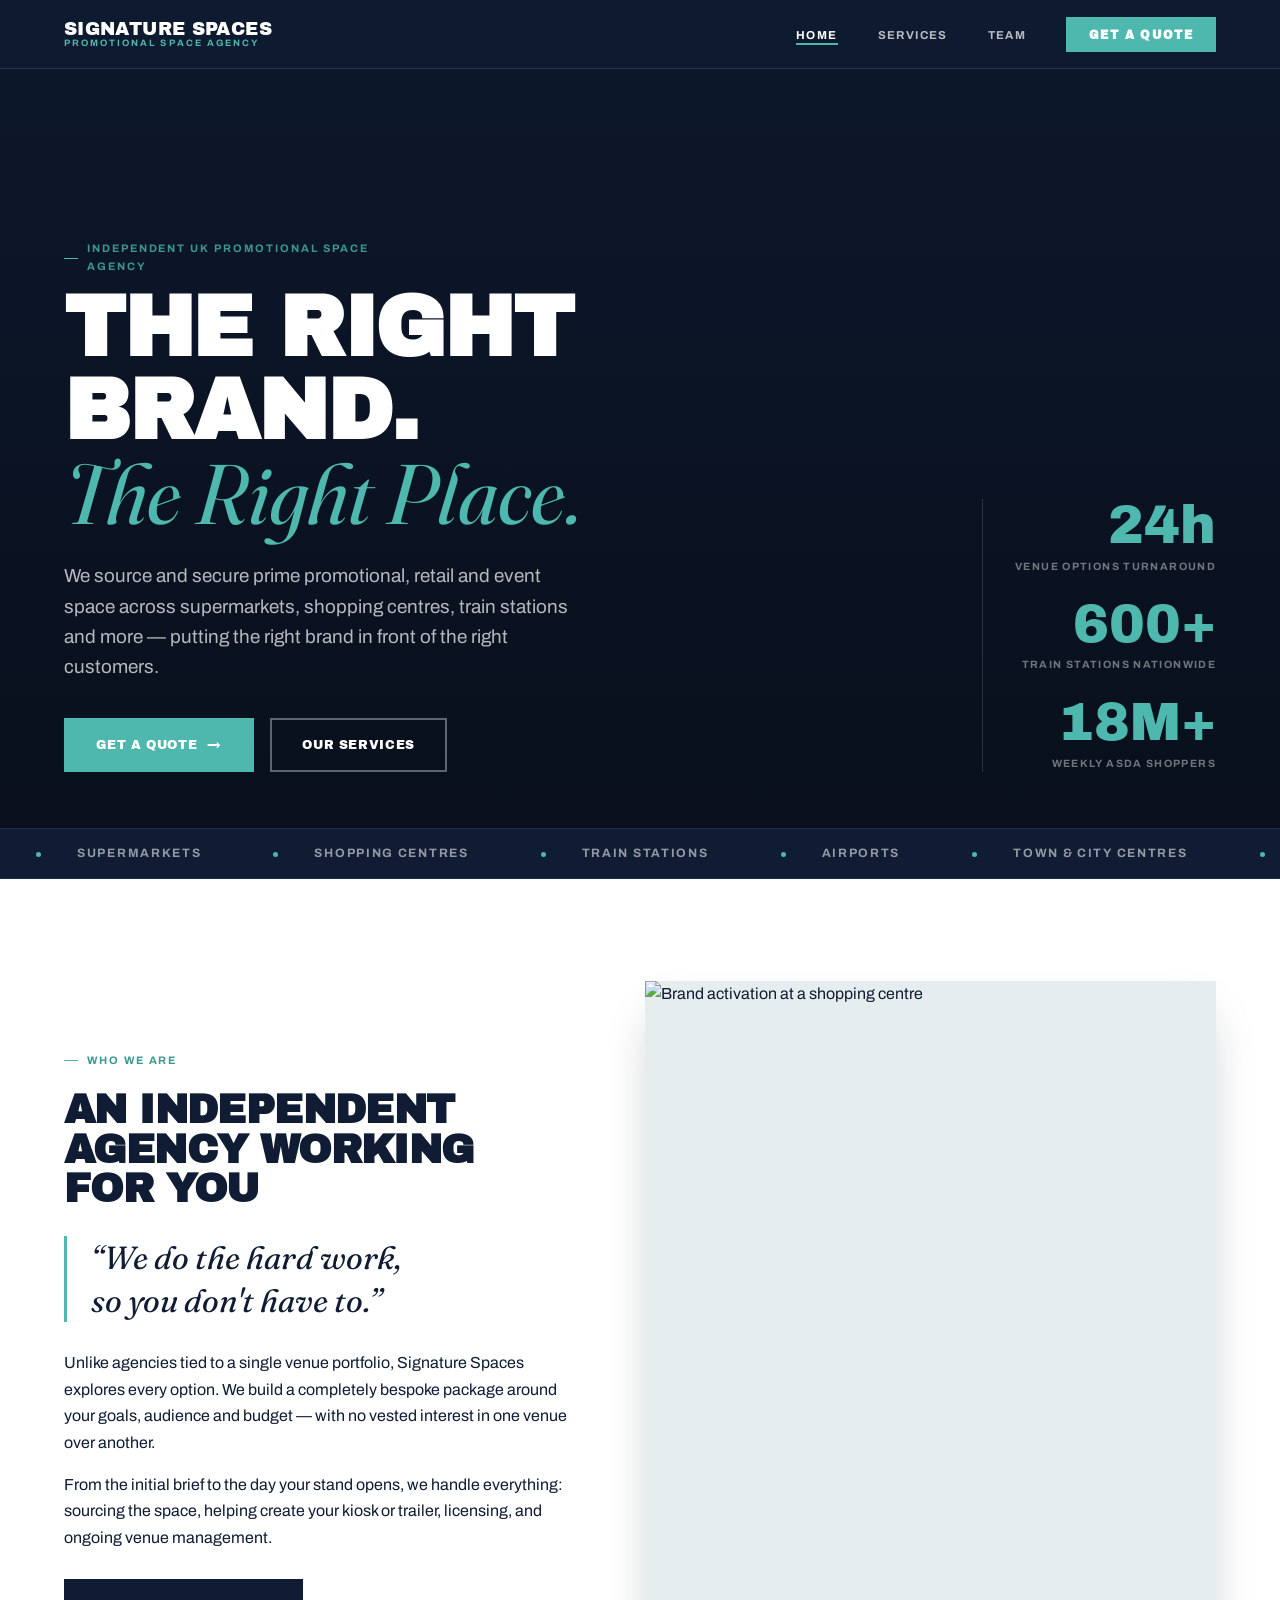
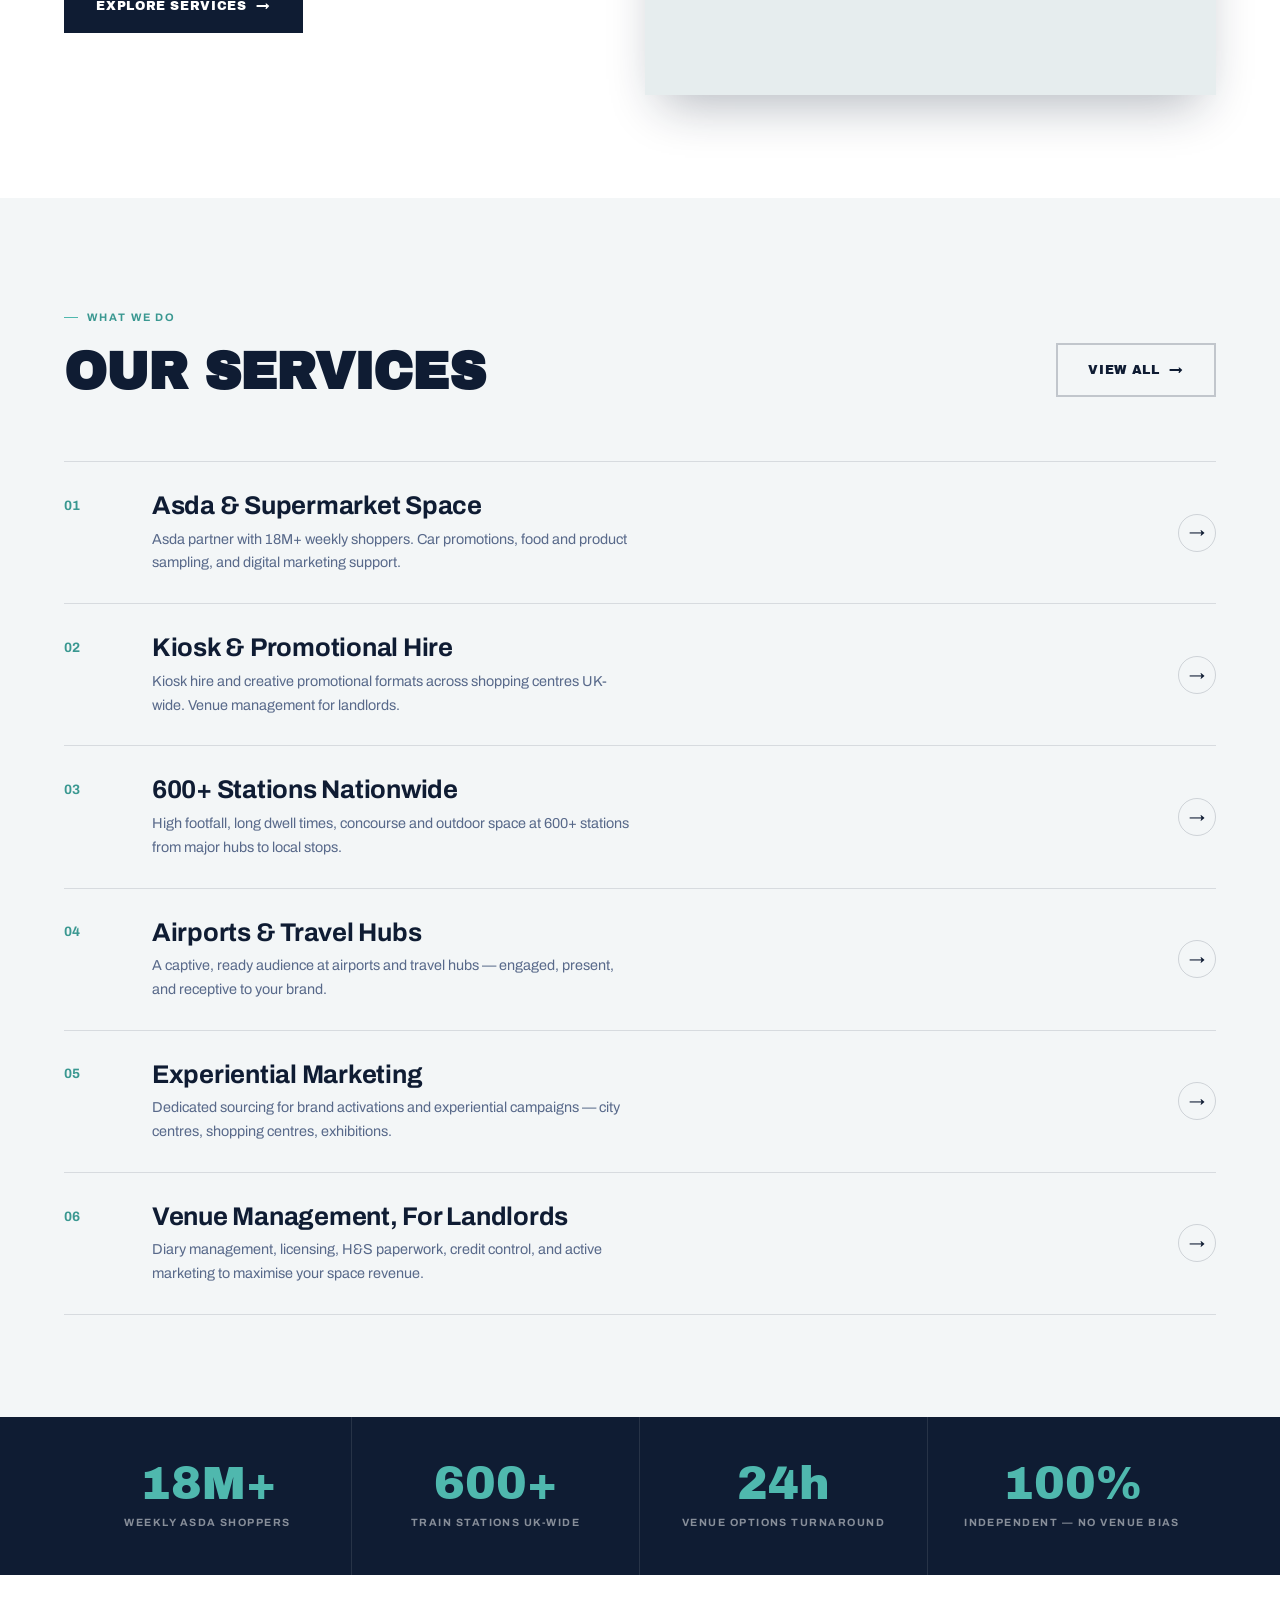
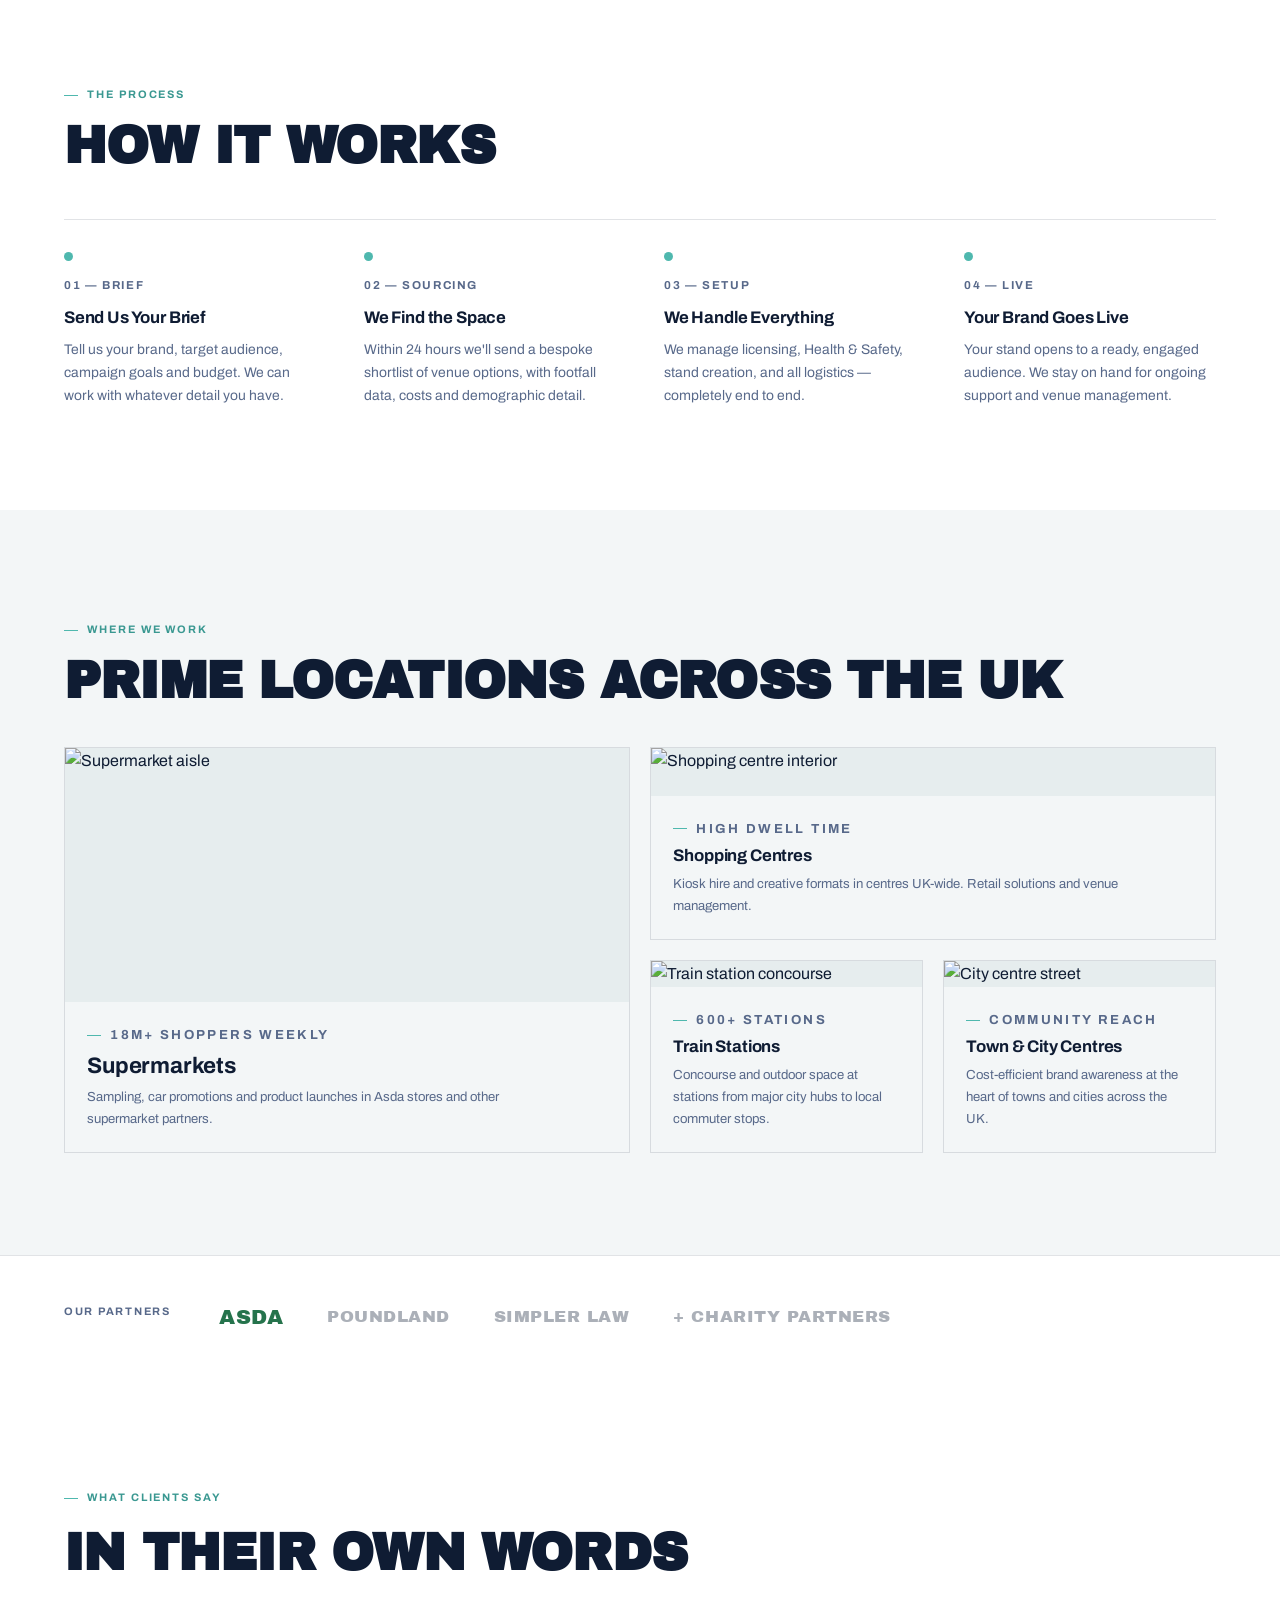
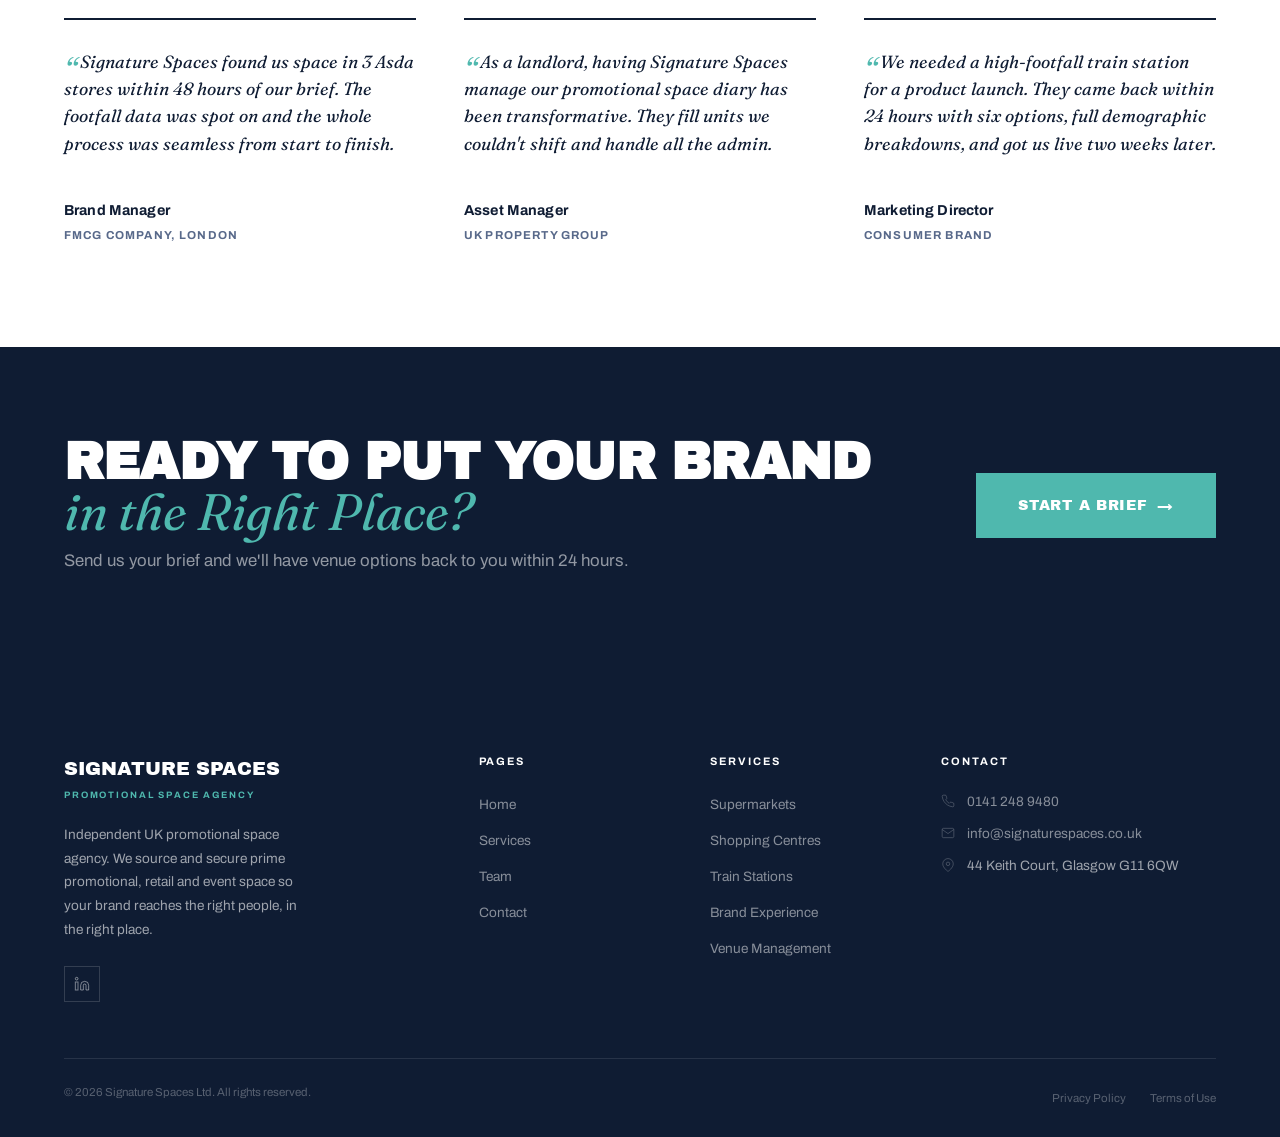
==== commit 0576eaa0: "Elevate visual design to feel art-directed rather than templated Fix two real bugs first: the scroll" ====
--- a/index.html
+++ b/index.html
@@ -36,6 +36,7 @@
     <a href="team.html">Team</a>
     <a href="contact.html" class="drawer-cta">Get a Quote &rarr;</a>
   </div>
+  <div class="nav-scrim" id="nav-scrim"></div>
 
   <!-- HERO -->
   <section class="hero">
@@ -97,14 +98,14 @@
       <div class="intro-grid sr">
         <div class="intro-cell">
           <p class="label">Who We Are</p>
-          <h2 style="margin-top:0.5rem;font-size:clamp(1.75rem,3.5vw,2.75rem)">An Independent Agency Working For You</h2>
-          <blockquote class="big-quote">"We do the hard work,<br/>so you don't have to."</blockquote>
+          <h2 style="margin-top:0.6rem;font-size:clamp(1.75rem,3.2vw,2.5rem)">An Independent Agency Working For You</h2>
+          <blockquote class="big-quote">&ldquo;We do the hard work,<br/>so you don't have to.&rdquo;</blockquote>
           <p>Unlike agencies tied to a single venue portfolio, Signature Spaces explores every option. We build a completely bespoke package around your goals, audience and budget &mdash; with no vested interest in one venue over another.</p>
           <p>From the initial brief to the day your stand opens, we handle everything: sourcing the space, helping create your kiosk or trailer, licensing, and ongoing venue management.</p>
           <a href="services.html" class="btn btn-ink" style="margin-top:0.75rem">Explore Services <span class="arrow">&rarr;</span></a>
         </div>
-        <div class="intro-cell" style="padding:0;overflow:hidden;">
-          <div class="ph" style="height:100%;min-height:380px;" data-label="Replace with real image">
+        <div class="intro-cell">
+          <div class="ph">
             <img src="https://images.unsplash.com/photo-1504307651254-35680f356dfd?w=900&q=80&fit=crop" alt="Brand activation at a shopping centre" loading="lazy" />
           </div>
         </div>
@@ -115,56 +116,62 @@
   <!-- SERVICES OVERVIEW -->
   <section class="section section--paper">
     <div class="container">
-      <div class="sr" style="margin-bottom:2.5rem;display:flex;align-items:flex-end;justify-content:space-between;flex-wrap:wrap;gap:1rem">
+      <div class="section-head sr">
         <div>
           <p class="label">What We Do</p>
-          <h2 style="margin-top:0.4rem">Our Services</h2>
+          <h2>Our Services</h2>
         </div>
         <a href="services.html" class="btn btn-outline">View All <span class="arrow">&rarr;</span></a>
       </div>
-      <div class="services-grid sr">
-        <div class="service-tile">
-          <div class="service-tile-num">01</div>
-          <p class="label">Supermarkets</p>
-          <h3>Asda &amp; Supermarket Space</h3>
-          <p>Asda partner with 18M+ weekly shoppers. Car promotions, food and product sampling, and digital marketing support.</p>
-          <a href="services.html#supermarkets" class="tile-link">Learn more <span>&rarr;</span></a>
-        </div>
-        <div class="service-tile">
-          <div class="service-tile-num">02</div>
-          <p class="label">Shopping Centres</p>
-          <h3>Kiosk &amp; Promotional Hire</h3>
-          <p>Kiosk hire and creative promotional formats across shopping centres UK-wide. Venue management for landlords.</p>
-          <a href="services.html#shopping-centres" class="tile-link">Learn more <span>&rarr;</span></a>
-        </div>
-        <div class="service-tile">
-          <div class="service-tile-num">03</div>
-          <p class="label">Train Stations</p>
-          <h3>600+ Stations Nationwide</h3>
-          <p>High footfall, long dwell times, concourse and outdoor space at 600+ stations from major hubs to local stops.</p>
-          <a href="services.html#train-stations" class="tile-link">Learn more <span>&rarr;</span></a>
-        </div>
-        <div class="service-tile">
-          <div class="service-tile-num">04</div>
-          <p class="label">Travel Hubs</p>
-          <h3>Airports &amp; Stations</h3>
-          <p>A captive, ready audience at airports and travel hubs &mdash; engaged, present, and receptive to your brand.</p>
-          <a href="services.html#travel-hubs" class="tile-link">Learn more <span>&rarr;</span></a>
-        </div>
-        <div class="service-tile">
-          <div class="service-tile-num">05</div>
-          <p class="label">Brand Experience</p>
-          <h3>Experiential Marketing</h3>
-          <p>Dedicated sourcing for brand activations and experiential campaigns &mdash; city centres, centres, exhibitions.</p>
-          <a href="services.html#brand-experience" class="tile-link">Learn more <span>&rarr;</span></a>
-        </div>
-        <div class="service-tile">
-          <div class="service-tile-num">06</div>
-          <p class="label">Venue Management</p>
-          <h3>For Landlords &amp; Asset Managers</h3>
-          <p>Diary management, licensing, H&amp;S paperwork, credit control, and active marketing to maximise your space revenue.</p>
-          <a href="services.html#venue-management" class="tile-link">Learn more <span>&rarr;</span></a>
-        </div>
+      <div class="service-list sr">
+        <a href="services.html#supermarkets" class="service-row">
+          <span class="service-row-num">01</span>
+          <span class="service-row-body">
+            <h3>Asda &amp; Supermarket Space</h3>
+            <p>Asda partner with 18M+ weekly shoppers. Car promotions, food and product sampling, and digital marketing support.</p>
+          </span>
+          <span class="service-row-arrow">&rarr;</span>
+        </a>
+        <a href="services.html#shopping-centres" class="service-row">
+          <span class="service-row-num">02</span>
+          <span class="service-row-body">
+            <h3>Kiosk &amp; Promotional Hire</h3>
+            <p>Kiosk hire and creative promotional formats across shopping centres UK-wide. Venue management for landlords.</p>
+          </span>
+          <span class="service-row-arrow">&rarr;</span>
+        </a>
+        <a href="services.html#train-stations" class="service-row">
+          <span class="service-row-num">03</span>
+          <span class="service-row-body">
+            <h3>600+ Stations Nationwide</h3>
+            <p>High footfall, long dwell times, concourse and outdoor space at 600+ stations from major hubs to local stops.</p>
+          </span>
+          <span class="service-row-arrow">&rarr;</span>
+        </a>
+        <a href="services.html#travel-hubs" class="service-row">
+          <span class="service-row-num">04</span>
+          <span class="service-row-body">
+            <h3>Airports &amp; Travel Hubs</h3>
+            <p>A captive, ready audience at airports and travel hubs &mdash; engaged, present, and receptive to your brand.</p>
+          </span>
+          <span class="service-row-arrow">&rarr;</span>
+        </a>
+        <a href="services.html#brand-experience" class="service-row">
+          <span class="service-row-num">05</span>
+          <span class="service-row-body">
+            <h3>Experiential Marketing</h3>
+            <p>Dedicated sourcing for brand activations and experiential campaigns &mdash; city centres, shopping centres, exhibitions.</p>
+          </span>
+          <span class="service-row-arrow">&rarr;</span>
+        </a>
+        <a href="services.html#venue-management" class="service-row">
+          <span class="service-row-num">06</span>
+          <span class="service-row-body">
+            <h3>Venue Management, For Landlords</h3>
+            <p>Diary management, licensing, H&amp;S paperwork, credit control, and active marketing to maximise your space revenue.</p>
+          </span>
+          <span class="service-row-arrow">&rarr;</span>
+        </a>
       </div>
     </div>
   </section>
@@ -234,7 +241,7 @@
       </div>
       <div class="venue-grid sr">
         <div class="venue-card">
-          <div class="ph venue-card-img" data-label="Supermarket">
+          <div class="ph venue-card-img">
             <img src="https://images.unsplash.com/photo-1578916171728-46686eac8d58?w=600&q=80&fit=crop" alt="Supermarket aisle" loading="lazy" />
           </div>
           <div class="venue-card-body">
@@ -244,7 +251,7 @@
           </div>
         </div>
         <div class="venue-card">
-          <div class="ph venue-card-img" data-label="Shopping Centre">
+          <div class="ph venue-card-img">
             <img src="https://images.unsplash.com/photo-1519566335946-e6f65f0f4fdf?w=600&q=80&fit=crop" alt="Shopping centre interior" loading="lazy" />
           </div>
           <div class="venue-card-body">
@@ -254,7 +261,7 @@
           </div>
         </div>
         <div class="venue-card">
-          <div class="ph venue-card-img" data-label="Train Station">
+          <div class="ph venue-card-img">
             <img src="https://images.unsplash.com/photo-1544620347-c4fd4a3d5957?w=600&q=80&fit=crop" alt="Train station concourse" loading="lazy" />
           </div>
           <div class="venue-card-body">
@@ -264,7 +271,7 @@
           </div>
         </div>
         <div class="venue-card">
-          <div class="ph venue-card-img" data-label="City Centre">
+          <div class="ph venue-card-img">
             <img src="https://images.unsplash.com/photo-1513635269975-59663e0ac1ad?w=600&q=80&fit=crop" alt="City centre street" loading="lazy" />
           </div>
           <div class="venue-card-body">
@@ -293,11 +300,11 @@
   </div>
 
   <!-- TESTIMONIALS -->
-  <section class="section section--ink">
+  <section class="section">
     <div class="container">
       <div class="sr" style="margin-bottom:2.5rem">
-        <p class="label label--lt">What Clients Say</p>
-        <h2 style="margin-top:0.4rem;color:var(--white)">In Their Own Words</h2>
+        <p class="label">What Clients Say</p>
+        <h2 style="margin-top:0.6rem">In Their Own Words</h2>
       </div>
       <div class="testimonial-grid sr">
         <div class="testimonial-card">
--- a/assets/style.css
+++ b/assets/style.css
@@ -5,20 +5,25 @@
 
 /* ---- Tokens ---- */
 :root {
-  --accent:     #ff4d2e;
-  --accent-dk:  #d93a1e;
-  --ink:        #111111;
-  --ink-mid:    #2a2a2a;
-  --ink-soft:   #555555;
-  --paper:      #f5f0e8;
-  --paper-dk:   #ede7d8;
+  --accent:     #4fb8ae;
+  --accent-dk:  #3a9891;
+  --ink:        #0f1c33;
+  --ink-mid:    #1a2c4a;
+  --ink-soft:   #58698a;
+  --paper:      #f3f6f7;
+  --paper-dk:   #e6edee;
   --white:      #ffffff;
+  --hairline:   1px solid rgba(15,28,51,0.12);
+  --hairline-lt: 1px solid rgba(255,255,255,0.14);
   --border:     2px solid var(--ink);
   --border-lt:  2px solid rgba(255,255,255,0.18);
-  --shadow-hover: 4px 4px 0 var(--ink);
-  --shadow-hover-red: 4px 4px 0 var(--accent);
-  --radius:     0px;
-  --trans:      0.22s ease;
+  --shadow-sm:  0 1px 2px rgba(15,28,51,0.06);
+  --shadow-md:  0 12px 28px -10px rgba(15,28,51,0.28);
+  --shadow-lg:  0 24px 48px -16px rgba(15,28,51,0.32);
+  --radius:     2px;
+  --radius-sm:  1px;
+  --trans:      0.18s cubic-bezier(0.4, 0, 0.2, 1);
+  --trans-slow: 0.4s cubic-bezier(0.16, 1, 0.3, 1);
   --ff-display: 'Archivo Black', 'Arial Black', sans-serif;
   --ff-serif:   'Fraunces', Georgia, serif;
   --ff-body:    'Archivo', system-ui, sans-serif;
@@ -27,6 +32,9 @@
 /* ---- Reset ---- */
 *, *::before, *::after { box-sizing: border-box; margin: 0; padding: 0; }
 html { scroll-behavior: smooth; }
+@media (prefers-reduced-motion: reduce) {
+  html { scroll-behavior: auto; }
+}
 body {
   font-family: var(--ff-body);
   font-size: 1rem;
@@ -40,89 +48,111 @@
 ul { list-style: none; }
 button { cursor: pointer; background: none; border: none; font-family: inherit; }
 
-/* ---- Typography ---- */
-h1, h2, h3, h4 { font-family: var(--ff-display); line-height: 1.05; text-transform: uppercase; letter-spacing: -0.01em; }
-h1 { font-size: clamp(2.8rem, 7vw, 6.5rem); }
-h2 { font-size: clamp(2rem, 4.5vw, 3.75rem); }
-h3 { font-size: clamp(1.25rem, 2.5vw, 1.75rem); }
-h4 { font-size: 0.875rem; letter-spacing: 0.14em; }
+/* ---- Typography ----
+   Two registers, used deliberately: Archivo Black + uppercase for big
+   declarative statements (h1/h2, nav, buttons, labels); Archivo (body)
+   at heavier weight for anything meant to be read at speed (h3, card
+   titles) so hierarchy comes from voice, not just size. */
+h1, h2 { font-family: var(--ff-display); line-height: 0.98; text-transform: uppercase; letter-spacing: -0.015em; }
+h3 { font-family: var(--ff-body); font-weight: 700; line-height: 1.22; letter-spacing: -0.01em; }
+h4 { font-family: var(--ff-body); font-weight: 700; font-size: 0.8rem; letter-spacing: 0.1em; text-transform: uppercase; }
+h1 { font-size: clamp(2.75rem, 6.6vw, 6.25rem); }
+h2 { font-size: clamp(1.9rem, 4vw, 3.4rem); }
+h3 { font-size: clamp(1.25rem, 2.2vw, 1.6rem); }
 
 em, .serif { font-family: var(--ff-serif); font-style: italic; text-transform: none; font-weight: 400; letter-spacing: 0; }
 
 .label {
-  font-size: 0.7rem;
+  display: inline-flex;
+  align-items: center;
+  gap: 0.55rem;
+  font-size: 0.68rem;
   font-weight: 700;
-  letter-spacing: 0.2em;
-  text-transform: uppercase;
-  color: var(--accent);
-}
-.label--lt { color: rgba(255,255,255,0.5); }
-
-p { margin-bottom: 1em; }
+  letter-spacing: 0.18em;
+  text-transform: uppercase;
+  color: var(--accent-dk);
+}
+.label::before {
+  content: '';
+  width: 14px; height: 1px;
+  background: var(--accent);
+  flex-shrink: 0;
+}
+.label--lt { color: rgba(255,255,255,0.62); }
+.label--lt::before { background: rgba(255,255,255,0.4); }
+.label--center { justify-content: center; }
+
+p { margin-bottom: 1em; max-width: 60ch; }
 p:last-child { margin-bottom: 0; }
 
 /* ---- Layout ---- */
 .container { max-width: 1280px; margin: 0 auto; padding: 0 clamp(1.25rem, 5vw, 4rem); }
-.section { padding: clamp(4.5rem, 9vw, 8rem) 0; }
+.section { padding: clamp(4rem, 8vw, 7rem) 0; }
+.section--tight { padding: clamp(2.5rem, 5vw, 4rem) 0; }
 .section--paper { background: var(--paper); }
-.section--ink   { background: var(--ink); color: var(--white); }
+.section--ink   { background: var(--ink); color: rgba(255,255,255,0.82); }
 .section--ink h1, .section--ink h2, .section--ink h3 { color: var(--white); }
+
+.section-head {
+  display: flex; align-items: flex-end; justify-content: space-between;
+  flex-wrap: wrap; gap: 1.5rem;
+  margin-bottom: clamp(2.5rem, 5vw, 4rem);
+}
+.section-head h2 { margin-top: 0.6rem; }
+.section-head .btn { flex-shrink: 0; }
 
 .split { display: grid; grid-template-columns: 1fr 1fr; gap: clamp(2rem, 5vw, 5rem); align-items: center; }
 .split--wide { grid-template-columns: 1.2fr 1fr; }
 .split--flip  { direction: rtl; }
 .split--flip > * { direction: ltr; }
 
-/* ---- Buttons ---- */
+/* ---- Buttons ----
+   One consistent motion: a small lift plus a soft, colour-matched shadow.
+   No hard offset shadows — the lift alone reads as intentional and quiet. */
 .btn {
   display: inline-flex; align-items: center; gap: 0.6rem;
-  padding: 0.85rem 2rem;
+  padding: 0.85rem 1.9rem;
   font-family: var(--ff-display);
-  font-size: 0.8rem;
-  letter-spacing: 0.06em;
-  text-transform: uppercase;
-  border: var(--border);
-  transition: box-shadow var(--trans), transform var(--trans), background var(--trans), color var(--trans);
+  font-size: 0.78rem;
+  letter-spacing: 0.05em;
+  text-transform: uppercase;
+  border: 2px solid transparent;
+  transition: transform var(--trans), box-shadow var(--trans), background-color var(--trans), border-color var(--trans), color var(--trans);
   white-space: nowrap;
 }
-.btn:hover { box-shadow: var(--shadow-hover); transform: translate(-2px, -2px); }
+.btn:active { transform: translateY(0); box-shadow: none; }
 
 .btn-red   { background: var(--accent);  color: var(--white); border-color: var(--accent); }
-.btn-red:hover { background: var(--accent-dk); border-color: var(--accent-dk); box-shadow: 4px 4px 0 var(--ink); }
+.btn-red:hover { background: var(--accent-dk); border-color: var(--accent-dk); transform: translateY(-2px); box-shadow: 0 14px 28px -10px rgba(58,152,145,0.55); }
 
 .btn-ink   { background: var(--ink);   color: var(--white); border-color: var(--ink); }
-.btn-ink:hover { box-shadow: var(--shadow-hover-red); }
-
-.btn-outline { background: transparent; color: var(--ink); }
-.btn-outline-lt { background: transparent; color: var(--white); border: 2px solid rgba(255,255,255,0.5); }
-.btn-outline-lt:hover { border-color: var(--white); box-shadow: 4px 4px 0 rgba(255,255,255,0.3); }
+.btn-ink:hover { background: var(--ink-mid); border-color: var(--ink-mid); transform: translateY(-2px); box-shadow: var(--shadow-md); }
+
+.btn-outline { background: transparent; color: var(--ink); border-color: rgba(15,28,51,0.22); }
+.btn-outline:hover { border-color: var(--ink); transform: translateY(-2px); box-shadow: var(--shadow-sm); }
+
+.btn-outline-lt { background: transparent; color: var(--white); border-color: rgba(255,255,255,0.35); }
+.btn-outline-lt:hover { border-color: var(--white); background: rgba(255,255,255,0.06); transform: translateY(-2px); }
 
 /* Arrow icon inside buttons */
-.btn .arrow { font-size: 1.1em; transition: transform var(--trans); }
+.btn .arrow { font-size: 1.1em; transition: transform 0.2s ease; }
 .btn:hover .arrow { transform: translateX(3px); }
 
-/* ---- Image placeholder blocks ---- */
+/* ---- Image frames ---- */
 .ph {
   background: var(--paper-dk);
-  border: var(--border);
   display: flex; align-items: center; justify-content: center;
   overflow: hidden;
   position: relative;
 }
-.ph img { width: 100%; height: 100%; object-fit: cover; }
-.ph::after {
-  content: attr(data-label);
-  position: absolute;
-  bottom: 0.75rem; left: 0.75rem;
-  font-size: 0.65rem;
-  font-weight: 700;
-  letter-spacing: 0.14em;
-  text-transform: uppercase;
-  color: var(--ink-soft);
-  background: rgba(255,255,255,0.7);
-  padding: 0.25rem 0.5rem;
-}
-.ph img ~ *::after { display: none; } /* hide label when real img is present */
+.ph img {
+  width: 100%; height: 100%; object-fit: cover;
+  transition: transform 0.6s cubic-bezier(0.22, 0.61, 0.36, 1);
+}
+.ph:hover img { transform: scale(1.035); }
+@media (prefers-reduced-motion: reduce) {
+  .ph img { transition: none; }
+}
 
 /* ============================================================
    NAV
@@ -130,12 +160,16 @@
 .site-nav {
   position: fixed; top: 0; left: 0; right: 0;
   z-index: 900;
-  background: var(--ink);
-  border-bottom: var(--border);
-  border-bottom-color: rgba(255,255,255,0.12);
-  transition: border-color var(--trans);
-}
-.site-nav.scrolled { border-bottom-color: var(--accent); }
+  background: rgba(15,28,51,0.72);
+  backdrop-filter: blur(10px);
+  -webkit-backdrop-filter: blur(10px);
+  border-bottom: 1px solid rgba(255,255,255,0.1);
+  transition: background-color var(--trans-slow), border-color var(--trans-slow);
+}
+.site-nav.scrolled {
+  background: rgba(15,28,51,0.97);
+  border-bottom-color: rgba(255,255,255,0.08);
+}
 
 .nav-inner {
   max-width: 1280px; margin: 0 auto;
@@ -193,431 +227,484 @@
 .nav-cta-link {
   background: var(--accent) !important;
   color: var(--white) !important;
-  padding: 0.55rem 1.2rem;
+  padding: 0.6rem 1.3rem;
   border: 2px solid var(--accent);
   font-family: var(--ff-display);
-  font-size: 0.72rem;
-  letter-spacing: 0.1em;
-  text-transform: uppercase;
-  transition: background var(--trans), box-shadow var(--trans), transform var(--trans) !important;
+  font-size: 0.7rem;
+  letter-spacing: 0.08em;
+  text-transform: uppercase;
+  transition: background-color var(--trans), transform var(--trans), box-shadow var(--trans) !important;
 }
 .nav-cta-link::after { display: none !important; }
-.nav-cta-link:hover { background: var(--accent-dk) !important; box-shadow: 3px 3px 0 rgba(255,255,255,0.25) !important; transform: translate(-1px,-1px); }
+.nav-cta-link:hover { background: var(--accent-dk) !important; border-color: var(--accent-dk) !important; transform: translateY(-1px); box-shadow: 0 10px 20px -8px rgba(58,152,145,0.6) !important; }
 
 .nav-burger { display: none; flex-direction: column; gap: 5px; padding: 6px; }
-.nav-burger span { display: block; width: 22px; height: 2px; background: var(--white); transition: var(--trans); }
+.nav-burger span { display: block; width: 22px; height: 2px; background: var(--white); transition: transform 0.25s ease, opacity 0.25s ease; }
 .nav-burger.open span:nth-child(1) { transform: rotate(45deg) translate(5px, 5px); }
 .nav-burger.open span:nth-child(2) { opacity: 0; }
 .nav-burger.open span:nth-child(3) { transform: rotate(-45deg) translate(5px, -5px); }
 
 /* Mobile drawer */
 .nav-drawer {
-  position: fixed; top: 68px; right: 0; bottom: 0;
+  position: fixed; top: 0; right: 0; bottom: 0;
   width: min(340px, 100vw);
   background: var(--ink);
-  border-left: var(--border);
-  border-left-color: rgba(255,255,255,0.15);
   transform: translateX(100%);
-  transition: transform 0.35s cubic-bezier(0.4,0,0.2,1);
+  transition: transform 0.4s cubic-bezier(0.16, 1, 0.3, 1);
   z-index: 899;
   display: flex; flex-direction: column;
-  padding: 2.5rem 2rem;
-  gap: 2rem;
+  padding: 6.5rem 2.25rem 2.5rem;
+  gap: 0;
   overflow-y: auto;
 }
 .nav-drawer.open { transform: translateX(0); }
 .nav-drawer a {
   display: block;
   font-family: var(--ff-display);
-  font-size: 1.6rem;
-  text-transform: uppercase;
-  color: rgba(255,255,255,0.75);
+  font-size: 1.5rem;
+  text-transform: uppercase;
+  color: rgba(255,255,255,0.72);
   border-bottom: 1px solid rgba(255,255,255,0.08);
-  padding-bottom: 1.25rem;
-  transition: color var(--trans);
-}
-.nav-drawer a:hover, .nav-drawer a.active { color: var(--white); }
+  padding: 1.15rem 0;
+  transition: color var(--trans), padding-left var(--trans), opacity 0.35s ease, transform 0.35s ease;
+  opacity: 0;
+  transform: translateX(12px);
+}
+.nav-drawer.open a { opacity: 1; transform: translateX(0); }
+.nav-drawer.open a:nth-child(1) { transition-delay: 0.05s; }
+.nav-drawer.open a:nth-child(2) { transition-delay: 0.09s; }
+.nav-drawer.open a:nth-child(3) { transition-delay: 0.13s; }
+.nav-drawer.open a:nth-child(4) { transition-delay: 0.17s; }
+.nav-drawer a:hover, .nav-drawer a.active { color: var(--white); padding-left: 0.4rem; }
 .nav-drawer .drawer-cta { color: var(--accent) !important; }
 
+.nav-scrim {
+  position: fixed; inset: 0;
+  background: rgba(8,14,26,0.5);
+  opacity: 0; visibility: hidden;
+  transition: opacity var(--trans-slow);
+  z-index: 898;
+}
+.nav-scrim.open { opacity: 1; visibility: visible; }
+
 /* ============================================================
    HERO
    ============================================================ */
 .hero {
-  min-height: 100svh;
+  min-height: 92svh;
   background: var(--ink);
   display: flex; flex-direction: column; justify-content: flex-end;
   padding-top: 68px;
   position: relative;
   overflow: hidden;
-  border-bottom: var(--border);
 }
 
 .hero-bg {
   position: absolute; inset: 0;
   background-size: cover; background-position: center;
+  transform: scale(1.04);
 }
 .hero-bg::after {
   content: '';
   position: absolute; inset: 0;
-  background: linear-gradient(to top, rgba(10,8,6,0.9) 0%, rgba(10,8,6,0.4) 60%, rgba(10,8,6,0.25) 100%);
+  background: linear-gradient(to top, rgba(8,14,26,0.94) 0%, rgba(8,14,26,0.55) 55%, rgba(8,14,26,0.32) 100%);
 }
 
 .hero-content {
   position: relative; z-index: 1;
-  padding: clamp(3rem, 6vw, 5rem) 0;
+  padding: clamp(3rem, 7vw, 5.5rem) 0 clamp(2.5rem, 5vw, 3.5rem);
 }
 .hero-content .container { display: grid; grid-template-columns: 1fr max-content; align-items: flex-end; gap: 3rem; }
 
 .hero-title { color: var(--white); margin-bottom: 1.5rem; }
 .hero-title em { color: var(--accent); }
-.hero-sub { color: rgba(255,255,255,0.72); font-size: clamp(1rem, 1.8vw, 1.2rem); max-width: 52ch; margin-bottom: 2rem; }
+.hero-sub { color: rgba(255,255,255,0.7); font-size: clamp(1.02rem, 1.6vw, 1.18rem); max-width: 48ch; margin-bottom: 2.25rem; line-height: 1.6; }
 .hero-actions { display: flex; gap: 1rem; flex-wrap: wrap; }
 
 .hero-stat-stack {
-  display: flex; flex-direction: column; gap: 1.5rem;
+  display: flex; flex-direction: column; gap: 1.4rem;
   flex-shrink: 0;
-  border-left: var(--border); border-left-color: rgba(255,255,255,0.15);
+  border-left: var(--hairline-lt);
   padding-left: 2rem;
 }
 .hero-stat { text-align: right; }
 .hero-stat-num {
   display: block;
   font-family: var(--ff-display);
-  font-size: clamp(2.5rem, 5vw, 4rem);
+  font-size: clamp(2.25rem, 4.2vw, 3.4rem);
   color: var(--accent);
   line-height: 1;
 }
 .hero-stat-label {
   display: block;
-  font-size: 0.7rem;
+  font-size: 0.66rem;
   font-weight: 700;
-  letter-spacing: 0.15em;
-  text-transform: uppercase;
-  color: rgba(255,255,255,0.45);
-  margin-top: 0.2rem;
+  letter-spacing: 0.13em;
+  text-transform: uppercase;
+  color: rgba(255,255,255,0.42);
+  margin-top: 0.3rem;
 }
 
 /* ============================================================
    TICKER STRIP
    ============================================================ */
 .ticker-wrap {
-  background: var(--accent);
-  border-top: var(--border); border-bottom: var(--border);
+  background: var(--ink);
+  border-top: 1px solid rgba(255,255,255,0.08);
+  border-bottom: 1px solid rgba(255,255,255,0.08);
   overflow: hidden;
-  padding: 0.7rem 0;
+  padding: 0.9rem 0;
 }
 .ticker-track {
   display: flex;
-  animation: ticker 28s linear infinite;
+  animation: ticker 38s linear infinite;
   white-space: nowrap;
-}
+  width: max-content;
+}
+.ticker-wrap:hover .ticker-track { animation-play-state: paused; }
 .ticker-item {
-  font-family: var(--ff-display);
-  font-size: 0.8rem;
-  letter-spacing: 0.1em;
-  text-transform: uppercase;
-  color: var(--white);
-  padding: 0 2.5rem;
+  font-family: var(--ff-body);
+  font-weight: 700;
+  font-size: 0.76rem;
+  letter-spacing: 0.14em;
+  text-transform: uppercase;
+  color: rgba(255,255,255,0.55);
+  padding: 0 2.25rem;
   flex-shrink: 0;
-}
+  transition: color var(--trans);
+}
+.ticker-wrap:hover .ticker-item { color: rgba(255,255,255,0.85); }
 .ticker-item::before {
-  content: '✦';
-  margin-right: 2.5rem;
-  opacity: 0.6;
+  content: '';
+  display: inline-block;
+  width: 5px; height: 5px;
+  margin-right: 2.25rem;
+  background: var(--accent);
+  border-radius: 50%;
+  vertical-align: middle;
 }
 @keyframes ticker {
   from { transform: translateX(0); }
   to   { transform: translateX(-50%); }
 }
+@media (prefers-reduced-motion: reduce) {
+  .ticker-track { animation: none; }
+}
 
 /* ============================================================
    INTRO / WHY US
    ============================================================ */
-.intro-grid { display: grid; grid-template-columns: 1fr 1fr; gap: 0; border: var(--border); }
-.intro-cell {
-  padding: clamp(2rem, 4vw, 3.5rem);
-  border-right: var(--border);
-}
-.intro-cell:last-child { border-right: none; }
+.intro-grid { display: grid; grid-template-columns: 0.95fr 1.05fr; gap: clamp(2.5rem, 5vw, 4.5rem); align-items: center; }
+.intro-cell:first-child { padding-right: 0.5rem; }
+.intro-cell .ph { aspect-ratio: 4 / 5; box-shadow: var(--shadow-lg); }
 
 .big-quote {
   font-family: var(--ff-serif);
   font-style: italic;
-  font-size: clamp(1.5rem, 3vw, 2.25rem);
-  line-height: 1.3;
+  font-size: clamp(1.4rem, 2.6vw, 2rem);
+  line-height: 1.35;
   color: var(--ink);
-  border-left: 4px solid var(--accent);
+  border-left: 3px solid var(--accent);
   padding-left: 1.5rem;
-  margin: 1.5rem 0;
-}
-
-/* ============================================================
-   SERVICES OVERVIEW
-   ============================================================ */
-.services-grid {
+  margin: 1.75rem 0;
+}
+
+/* ============================================================
+   SERVICES OVERVIEW — editorial row list, not a feature-grid.
+   Each service is a full-width row; the index number sits inline
+   with the title instead of floating as an oversized ghost digit.
+   ============================================================ */
+.service-list { border-top: var(--hairline); }
+.service-row {
   display: grid;
-  grid-template-columns: repeat(3, 1fr);
-  border: var(--border);
-}
-.service-tile {
-  padding: 2.25rem 2rem;
-  border-right: var(--border);
-  border-bottom: var(--border);
-  transition: background var(--trans);
-  position: relative;
-  display: flex; flex-direction: column; gap: 0.75rem;
-}
-.service-tile:nth-child(3n) { border-right: none; }
-.service-tile:nth-last-child(-n+3) { border-bottom: none; }
-.service-tile:hover { background: var(--paper); }
-
-.service-tile-num {
-  font-family: var(--ff-display);
-  font-size: 3.5rem;
-  color: var(--paper-dk);
-  line-height: 1;
-  position: absolute; top: 1rem; right: 1.5rem;
-}
-.service-tile h3 { font-size: 1.1rem; position: relative; }
-.service-tile p { font-size: 0.875rem; color: var(--ink-soft); flex: 1; position: relative; }
-.service-tile .tile-link {
-  font-size: 0.7rem; font-weight: 700; letter-spacing: 0.12em;
-  text-transform: uppercase; color: var(--accent);
-  display: inline-flex; align-items: center; gap: 0.4rem;
-  transition: gap var(--trans);
-  position: relative;
-}
-.service-tile:hover .tile-link { gap: 0.7rem; }
-
-/* ============================================================
-   VENUE TYPES / LOCATIONS GRID
+  grid-template-columns: 3.5rem 1fr auto;
+  align-items: start;
+  column-gap: 2rem;
+  padding: 1.75rem 0;
+  border-bottom: var(--hairline);
+  transition: background-color var(--trans);
+}
+.service-row:hover { background-color: var(--paper); }
+.service-row-num {
+  font-family: var(--ff-body);
+  font-weight: 700;
+  font-size: 0.85rem;
+  color: var(--accent-dk);
+  padding-top: 0.3rem;
+}
+.service-row-body h3 { margin-bottom: 0.4rem; }
+.service-row-body p { font-size: 0.9rem; color: var(--ink-soft); margin-bottom: 0; }
+.service-row-arrow {
+  align-self: center;
+  width: 38px; height: 38px;
+  border: 1px solid rgba(15,28,51,0.16);
+  border-radius: 50%;
+  display: flex; align-items: center; justify-content: center;
+  color: var(--ink);
+  font-size: 1rem;
+  transition: background-color var(--trans), border-color var(--trans), color var(--trans), transform var(--trans);
+}
+.service-row:hover .service-row-arrow {
+  background: var(--ink); border-color: var(--ink); color: var(--white);
+  transform: translateX(3px);
+}
+
+/* ============================================================
+   VENUE TYPES / LOCATIONS — asymmetric bento; one lead venue type
+   gets more visual weight than the rest instead of four equal tiles.
    ============================================================ */
 .venue-grid {
   display: grid;
   grid-template-columns: repeat(4, 1fr);
-  gap: 1.5rem;
+  grid-template-rows: repeat(2, minmax(160px, 1fr));
+  gap: 1.25rem;
 }
 .venue-card {
-  border: var(--border);
+  border: var(--hairline);
   display: flex; flex-direction: column;
-  transition: box-shadow var(--trans), transform var(--trans);
-}
-.venue-card:hover { box-shadow: var(--shadow-hover); transform: translate(-2px,-2px); }
-
-.venue-card-img.ph { height: 180px; }
-.venue-card-body { padding: 1.25rem; flex: 1; display: flex; flex-direction: column; gap: 0.4rem; }
-.venue-card-body h3 { font-size: 1rem; }
-.venue-card-body p { font-size: 0.8rem; color: var(--ink-soft); flex: 1; margin: 0; }
-
-/* ============================================================
-   HOW IT WORKS (PROCESS)
-   ============================================================ */
-.process-steps { display: grid; grid-template-columns: repeat(4, 1fr); gap: 0; border: var(--border); }
-.process-step {
-  padding: 2.5rem 2rem;
-  border-right: var(--border);
+  overflow: hidden;
+  transition: box-shadow var(--trans-slow), border-color var(--trans);
+}
+.venue-card:hover { box-shadow: var(--shadow-md); border-color: rgba(15,28,51,0.08); }
+.venue-card:first-child { grid-column: 1 / 3; grid-row: 1 / 3; }
+.venue-card:nth-child(2) { grid-column: 3 / 5; grid-row: 1; }
+.venue-card:nth-child(3) { grid-column: 3 / 4; grid-row: 2; }
+.venue-card:nth-child(4) { grid-column: 4 / 5; grid-row: 2; }
+
+.venue-card-img.ph { height: 42%; flex: 1; }
+.venue-card:first-child .venue-card-img.ph { height: 58%; }
+.venue-card-body { padding: 1.4rem; display: flex; flex-direction: column; gap: 0.4rem; }
+.venue-card-body h3 { font-size: 1.05rem; }
+.venue-card:first-child .venue-card-body h3 { font-size: clamp(1.2rem, 1.8vw, 1.4rem); }
+.venue-card-body p { font-size: 0.82rem; color: var(--ink-soft); margin: 0; }
+
+/* ============================================================
+   HOW IT WORKS — a single connecting rule with numbered markers,
+   read left to right as a real sequence rather than four cards.
+   ============================================================ */
+.process-steps {
+  display: grid; grid-template-columns: repeat(4, 1fr);
+  gap: clamp(2rem, 4vw, 3rem);
   position: relative;
-}
-.process-step:last-child { border-right: none; }
+  padding-top: 2.5rem;
+}
+.process-steps::before {
+  content: '';
+  position: absolute; top: 0.45rem; left: 0; right: 0;
+  height: 1px;
+  background: rgba(15,28,51,0.12);
+}
+.process-step { position: relative; padding-top: 1.5rem; }
 .process-step::before {
   content: '';
-  position: absolute; top: 2.5rem; right: -1px;
-  width: 10px; height: 10px;
-  border-top: var(--border); border-right: var(--border);
-  transform: rotate(45deg) translate(4px, -4px);
+  position: absolute; top: 0; left: 0;
+  width: 9px; height: 9px;
+  border-radius: 50%;
+  background: var(--accent);
+  box-shadow: 0 0 0 4px var(--white);
+}
+.process-num {
+  font-family: var(--ff-body);
+  font-weight: 700;
+  font-size: 0.72rem;
+  letter-spacing: 0.14em;
+  text-transform: uppercase;
+  color: var(--ink-soft);
+  margin-bottom: 0.85rem;
+  display: block;
+}
+.process-step h3 { font-size: 1.05rem; margin-bottom: 0.65rem; }
+.process-step p { font-size: 0.87rem; color: var(--ink-soft); }
+
+/* ============================================================
+   PARTNERS STRIP
+   ============================================================ */
+.partners-strip {
+  border-top: var(--hairline);
+  padding: 2.75rem 0;
   background: var(--white);
 }
-.process-step:last-child::before { display: none; }
-.process-num {
-  font-family: var(--ff-display);
-  font-size: 0.7rem;
-  letter-spacing: 0.2em;
-  color: var(--accent);
-  margin-bottom: 1rem;
-  display: block;
-}
-.process-step h3 { font-size: 1.05rem; margin-bottom: 0.75rem; }
-.process-step p { font-size: 0.85rem; color: var(--ink-soft); }
-
-/* ============================================================
-   PARTNERS STRIP
-   ============================================================ */
-.partners-strip {
-  border-top: var(--border); border-bottom: var(--border);
-  padding: 2.5rem 0;
-  background: var(--paper);
-}
 .partners-inner { display: flex; align-items: center; gap: 3rem; flex-wrap: wrap; }
-.partners-label { font-size: 0.7rem; font-weight: 700; letter-spacing: 0.18em; text-transform: uppercase; color: var(--ink-soft); flex-shrink: 0; }
-.partners-logos { display: flex; align-items: center; gap: 2.5rem; flex-wrap: wrap; }
+.partners-label { font-size: 0.68rem; font-weight: 700; letter-spacing: 0.16em; text-transform: uppercase; color: var(--ink-soft); flex-shrink: 0; }
+.partners-logos { display: flex; align-items: center; gap: 2.75rem; flex-wrap: wrap; }
 .partner-item {
   font-family: var(--ff-display);
-  font-size: 1.1rem;
-  text-transform: uppercase;
-  color: var(--ink-soft);
-  letter-spacing: 0.04em;
+  font-size: 1.05rem;
+  text-transform: uppercase;
+  color: rgba(15,28,51,0.35);
+  letter-spacing: 0.03em;
   transition: color var(--trans);
 }
 .partner-item:hover { color: var(--ink); }
-.partner-item.asda { color: #005B2D; font-size: 1.4rem; }
+.partner-item.asda { color: #005B2D; opacity: 0.85; font-size: 1.3rem; }
+.partner-item.asda:hover { opacity: 1; }
 
 /* ============================================================
    STAT BAR
    ============================================================ */
-.stat-bar {
-  background: var(--accent);
-  border-top: var(--border); border-bottom: var(--border);
-}
+.stat-bar { background: var(--ink); }
 .stat-bar-inner { display: grid; grid-template-columns: repeat(4, 1fr); }
 .stat-bar-item {
-  padding: 2.5rem 2rem;
-  border-right: 2px solid rgba(255,255,255,0.25);
+  padding: clamp(2rem, 4vw, 2.75rem) 2rem;
+  border-right: 1px solid rgba(255,255,255,0.1);
   text-align: center;
 }
 .stat-bar-item:last-child { border-right: none; }
 .stat-bar-num {
   display: block;
   font-family: var(--ff-display);
-  font-size: clamp(2.5rem, 4vw, 3.5rem);
-  color: var(--white);
+  font-size: clamp(2.25rem, 3.6vw, 3.25rem);
+  color: var(--accent);
   line-height: 1;
 }
 .stat-bar-label {
   display: block;
-  font-size: 0.68rem;
+  font-size: 0.66rem;
   font-weight: 700;
-  letter-spacing: 0.16em;
-  text-transform: uppercase;
-  color: rgba(255,255,255,0.7);
-  margin-top: 0.35rem;
+  letter-spacing: 0.14em;
+  text-transform: uppercase;
+  color: rgba(255,255,255,0.5);
+  margin-top: 0.4rem;
 }
 
 /* ============================================================
    TESTIMONIALS
    ============================================================ */
-.testimonial-grid { display: grid; grid-template-columns: repeat(3, 1fr); gap: 0; border: var(--border); }
+.testimonial-grid { display: grid; grid-template-columns: repeat(3, 1fr); gap: clamp(2rem, 4vw, 3rem); }
 .testimonial-card {
-  padding: 2.5rem 2rem;
-  border-right: var(--border);
-  display: flex; flex-direction: column; gap: 1.25rem;
-}
-.testimonial-card:last-child { border-right: none; }
+  padding-top: 1.75rem;
+  border-top: 2px solid var(--ink);
+  display: flex; flex-direction: column; gap: 1.5rem;
+}
 .testimonial-quote {
   font-family: var(--ff-serif);
   font-style: italic;
-  font-size: 1.05rem;
-  line-height: 1.6;
+  font-size: 1.1rem;
+  line-height: 1.55;
   flex: 1;
 }
 .testimonial-quote::before { content: '\201C'; font-size: 2rem; line-height: 0; vertical-align: -0.4em; color: var(--accent); margin-right: 0.2rem; }
-.testimonial-cite { font-size: 0.75rem; font-weight: 700; letter-spacing: 0.1em; text-transform: uppercase; color: var(--ink-soft); }
-.testimonial-cite strong { color: var(--ink); display: block; }
+.testimonial-cite { font-size: 0.72rem; font-weight: 700; letter-spacing: 0.1em; text-transform: uppercase; color: var(--ink-soft); }
+.testimonial-cite strong { color: var(--ink); display: block; font-size: 0.9rem; letter-spacing: 0.01em; text-transform: none; margin-bottom: 0.2rem; }
 
 /* ============================================================
    CTA BAND
    ============================================================ */
 .cta-band {
   background: var(--ink);
-  border-top: var(--border); border-bottom: var(--border);
   padding: clamp(3.5rem, 7vw, 6rem) 0;
 }
 .cta-band-inner { display: flex; align-items: center; justify-content: space-between; gap: 2rem; flex-wrap: wrap; }
 .cta-band h2 { color: var(--white); }
 .cta-band h2 em { color: var(--accent); }
-.cta-band p { color: rgba(255,255,255,0.6); margin-top: 0.5rem; font-size: 1.05rem; }
+.cta-band p { color: rgba(255,255,255,0.55); margin-top: 0.6rem; font-size: 1.05rem; }
 
 /* ============================================================
    SERVICES PAGE
    ============================================================ */
-.service-block {
-  border-bottom: var(--border);
-  padding: clamp(4rem, 8vw, 6.5rem) 0;
-}
-.service-block:last-of-type { border-bottom: none; }
-.service-block-label { margin-bottom: 0.5rem; }
+.services-jump {
+  background: var(--white);
+  border-bottom: var(--hairline);
+  position: sticky; top: 68px; z-index: 80;
+}
+.services-jump .container {
+  display: flex; gap: 1.85rem;
+  overflow-x: auto;
+  padding-top: 1rem; padding-bottom: 1rem;
+  scrollbar-width: none;
+}
+.services-jump .container::-webkit-scrollbar { display: none; }
+.services-jump a {
+  font-size: 0.74rem; font-weight: 700; letter-spacing: 0.03em;
+  color: var(--ink-soft); white-space: nowrap; flex-shrink: 0;
+  padding-bottom: 0.25rem;
+  border-bottom: 2px solid transparent;
+  transition: color var(--trans), border-color var(--trans);
+}
+.services-jump a:hover { color: var(--ink); border-color: var(--accent); }
+
+.service-block { padding: clamp(3.5rem, 7vw, 6rem) 0; scroll-margin-top: 120px; }
+.service-block-label { margin-bottom: 0.75rem; }
 .service-block h2 { margin-bottom: 1.5rem; }
-.service-block p { color: var(--ink-soft); margin-bottom: 1.25rem; max-width: 62ch; }
+.service-block p { color: var(--ink-soft); margin-bottom: 1.25rem; max-width: 56ch; }
 .service-block p:last-of-type { margin-bottom: 2rem; }
 
 .service-features {
   display: flex; flex-direction: column;
-  border-top: var(--border);
+  border-top: var(--hairline);
   margin-bottom: 2rem;
 }
 .service-feature {
   display: flex; align-items: baseline; gap: 1rem;
-  padding: 0.85rem 0;
-  border-bottom: var(--border);
-  font-size: 0.9rem;
-}
-.service-feature::before { content: '→'; color: var(--accent); font-weight: 700; flex-shrink: 0; }
-
-.service-ph { height: clamp(260px, 38vw, 480px); }
+  padding: 0.8rem 0;
+  border-bottom: var(--hairline);
+  font-size: 0.88rem;
+}
+.service-feature::before { content: ''; width: 5px; height: 5px; border-radius: 50%; background: var(--accent); flex-shrink: 0; transform: translateY(-2px); }
+
+.service-ph { height: clamp(260px, 38vw, 460px); box-shadow: var(--shadow-lg); }
 
 /* ============================================================
    TEAM PAGE
    ============================================================ */
-.team-grid { display: grid; grid-template-columns: repeat(2, 1fr); gap: 0; border: var(--border); }
+.team-grid { display: grid; grid-template-columns: repeat(2, 1fr); gap: clamp(1.5rem, 3vw, 2.5rem); }
 .team-card {
   display: flex; gap: 0;
-  border-right: var(--border);
-}
-.team-card:last-child { border-right: none; }
-.team-card:nth-child(2n) { border-right: none; }
-
-.team-photo.ph { width: 220px; flex-shrink: 0; }
-.team-body { padding: 2.5rem; display: flex; flex-direction: column; gap: 1rem; border-left: var(--border); flex: 1; }
-.team-name { font-size: clamp(1.5rem, 3vw, 2.25rem); line-height: 1.05; }
-.team-role { font-size: 0.75rem; font-weight: 700; letter-spacing: 0.16em; text-transform: uppercase; color: var(--accent); }
-.team-bio { font-size: 0.9rem; color: var(--ink-soft); line-height: 1.7; }
+  border: var(--hairline);
+  transition: box-shadow var(--trans-slow);
+}
+.team-card:hover { box-shadow: var(--shadow-md); }
+
+.team-photo.ph { width: 40%; flex-shrink: 0; aspect-ratio: 3 / 4; height: auto; }
+.team-body { padding: clamp(1.75rem, 3vw, 2.5rem); display: flex; flex-direction: column; gap: 1rem; flex: 1; }
+.team-name { font-family: var(--ff-display); text-transform: uppercase; font-size: clamp(1.4rem, 2.6vw, 1.9rem); line-height: 1.05; }
+.team-role { font-size: 0.72rem; font-weight: 700; letter-spacing: 0.14em; text-transform: uppercase; color: var(--accent-dk); }
+.team-bio { font-size: 0.89rem; color: var(--ink-soft); line-height: 1.7; }
 
 /* Values / why section (team page) */
-.values-list { display: grid; grid-template-columns: repeat(3, 1fr); gap: 0; border: var(--border); }
-.value-item {
-  padding: 2.25rem 2rem;
-  border-right: var(--border);
-}
-.value-item:last-child { border-right: none; }
-.value-item h3 { font-size: 1rem; margin-bottom: 0.75rem; }
-.value-item h3::before { content: '— '; color: var(--accent); }
-.value-item p { font-size: 0.85rem; color: var(--ink-soft); margin: 0; }
+.values-list { display: grid; grid-template-columns: repeat(3, 1fr); gap: clamp(2rem, 4vw, 3rem); }
+.value-item { border-top: 2px solid var(--ink); padding-top: 1.5rem; }
+.value-item h3 { font-size: 1.02rem; margin-bottom: 0.65rem; }
+.value-item p { font-size: 0.87rem; color: var(--ink-soft); margin: 0; }
 
 /* ============================================================
    CONTACT PAGE
    ============================================================ */
 .contact-grid { display: grid; grid-template-columns: 1fr 1.4fr; gap: clamp(3rem, 6vw, 6rem); align-items: start; }
 
-.contact-details-block { display: flex; flex-direction: column; gap: 0; border: var(--border); }
+.contact-details-block { display: flex; flex-direction: column; gap: 0; }
 .contact-detail-row {
-  display: flex; align-items: flex-start; gap: 1.25rem;
-  padding: 1.5rem;
-  border-bottom: var(--border);
-}
+  display: flex; align-items: flex-start; gap: 1.1rem;
+  padding: 1.35rem 0;
+  border-bottom: var(--hairline);
+}
+.contact-detail-row:first-child { padding-top: 0; }
 .contact-detail-row:last-child { border-bottom: none; }
 .detail-icon-box {
-  width: 40px; height: 40px; flex-shrink: 0;
-  background: var(--accent);
+  width: 22px; height: 22px; flex-shrink: 0;
   display: flex; align-items: center; justify-content: center;
-}
-.detail-icon-box svg { width: 18px; height: 18px; stroke: var(--white); }
-.detail-label { font-size: 0.68rem; font-weight: 700; letter-spacing: 0.14em; text-transform: uppercase; color: var(--ink-soft); margin-bottom: 0.25rem; }
+  color: var(--accent);
+  margin-top: 0.15rem;
+}
+.detail-icon-box svg { width: 20px; height: 20px; stroke: currentColor; }
+.detail-label { font-size: 0.66rem; font-weight: 700; letter-spacing: 0.13em; text-transform: uppercase; color: var(--ink-soft); margin-bottom: 0.3rem; }
 .detail-value { font-size: 0.95rem; font-weight: 600; color: var(--ink); }
 .detail-value a { transition: color var(--trans); }
-.detail-value a:hover { color: var(--accent); }
+.detail-value a:hover { color: var(--accent-dk); }
 
 /* Form */
 .contact-form-wrap {
-  border: var(--border);
+  background: var(--paper);
   padding: clamp(2rem, 4vw, 3rem);
 }
 .contact-form-wrap h2 { margin-bottom: 0.5rem; }
 .contact-form-wrap > p { color: var(--ink-soft); margin-bottom: 2rem; font-size: 0.9rem; }
 
 .form-row { display: grid; grid-template-columns: 1fr 1fr; gap: 1rem; }
-.form-group { display: flex; flex-direction: column; gap: 0.4rem; margin-bottom: 1rem; }
+.form-group { display: flex; flex-direction: column; gap: 0.45rem; margin-bottom: 1.1rem; }
 .form-group.full { grid-column: span 2; }
 
-label { font-size: 0.68rem; font-weight: 700; letter-spacing: 0.12em; text-transform: uppercase; color: var(--ink-soft); }
+label { font-size: 0.66rem; font-weight: 700; letter-spacing: 0.11em; text-transform: uppercase; color: var(--ink-soft); }
 input, select, textarea {
   width: 100%;
   padding: 0.8rem 1rem;
@@ -625,14 +712,14 @@
   font-size: 0.9rem;
   color: var(--ink);
   background: var(--white);
-  border: var(--border);
+  border: 1px solid rgba(15,28,51,0.18);
   outline: none;
   transition: border-color var(--trans), box-shadow var(--trans);
   -webkit-appearance: none;
 }
 input:focus, select:focus, textarea:focus {
   border-color: var(--accent);
-  box-shadow: 3px 3px 0 var(--accent);
+  box-shadow: 0 0 0 3px rgba(79,184,174,0.18);
 }
 textarea { resize: vertical; min-height: 140px; }
 select { cursor: pointer; }
@@ -650,7 +737,6 @@
    ============================================================ */
 .site-footer {
   background: var(--ink);
-  border-top: var(--border);
   padding: clamp(3.5rem, 7vw, 5.5rem) 0 0;
   color: rgba(255,255,255,0.6);
 }
@@ -690,38 +776,40 @@
    PAGE HEADER (inner pages)
    ============================================================ */
 .page-header {
-  padding: 120px 0 60px;
+  padding: 148px 0 68px;
   background: var(--ink);
-  border-bottom: var(--border);
-}
-.page-header .label { margin-bottom: 0.75rem; display: block; }
+}
+.page-header .label { margin-bottom: 0.9rem; }
 .page-header h1 { color: var(--white); }
-.page-header p { color: rgba(255,255,255,0.6); font-size: clamp(1rem, 1.8vw, 1.2rem); max-width: 60ch; margin-top: 1rem; }
+.page-header p { color: rgba(255,255,255,0.58); font-size: clamp(1rem, 1.6vw, 1.15rem); max-width: 58ch; margin-top: 1.1rem; }
 
 /* ============================================================
    SCROLL REVEAL
-   ============================================================ */
-.sr {
+   Elements are visible by default. main.js adds .sr-armed only when
+   JS + IntersectionObserver + motion preference allow it, then reveals
+   with .visible — so content is never stuck invisible.
+   ============================================================ */
+.sr.sr-armed {
   opacity: 0;
-  transform: translateY(28px);
-  transition: opacity 0.6s ease, transform 0.6s ease;
-}
-.sr.sr-delay-1 { transition-delay: 0.1s; }
-.sr.sr-delay-2 { transition-delay: 0.2s; }
-.sr.sr-delay-3 { transition-delay: 0.3s; }
-.sr.sr-delay-4 { transition-delay: 0.4s; }
+  transform: translateY(16px);
+  transition: opacity 0.45s ease, transform 0.45s ease;
+}
+.sr.sr-armed.sr-delay-1 { transition-delay: 0.06s; }
+.sr.sr-armed.sr-delay-2 { transition-delay: 0.12s; }
+.sr.sr-armed.sr-delay-3 { transition-delay: 0.18s; }
+.sr.sr-armed.sr-delay-4 { transition-delay: 0.24s; }
 .sr.visible { opacity: 1; transform: none; }
 
 /* ============================================================
    RESPONSIVE
    ============================================================ */
 @media (max-width: 1100px) {
-  .services-grid { grid-template-columns: repeat(2, 1fr); }
-  .service-tile:nth-child(3n) { border-right: var(--border); }
-  .service-tile:nth-child(2n) { border-right: none; }
-  .service-tile:nth-last-child(-n+3) { border-bottom: var(--border); }
-  .service-tile:nth-last-child(-n+2) { border-bottom: none; }
-  .venue-grid { grid-template-columns: repeat(2, 1fr); }
+  .venue-grid { grid-template-columns: repeat(2, 1fr); grid-template-rows: none; }
+  .venue-card:first-child { grid-column: 1 / 3; grid-row: auto; }
+  .venue-card:nth-child(2) { grid-column: 1 / 2; grid-row: auto; }
+  .venue-card:nth-child(3) { grid-column: 2 / 3; grid-row: auto; }
+  .venue-card:nth-child(4) { grid-column: 1 / 3; grid-row: auto; }
+  .venue-card-img.ph, .venue-card:first-child .venue-card-img.ph { height: 200px; }
   .footer-grid { grid-template-columns: 1fr 1fr; gap: 2rem; }
   .contact-grid { grid-template-columns: 1fr; }
 }
@@ -730,44 +818,41 @@
   .split, .split--wide { grid-template-columns: 1fr; }
   .split--flip { direction: ltr; }
   .hero-content .container { grid-template-columns: 1fr; }
-  .hero-stat-stack { flex-direction: row; border-left: none; border-top: var(--border); border-top-color: rgba(255,255,255,0.15); padding-left: 0; padding-top: 1.5rem; }
-  .process-steps { grid-template-columns: 1fr 1fr; }
-  .process-step:nth-child(2n) { border-right: none; }
-  .process-step:nth-child(1), .process-step:nth-child(2) { border-bottom: var(--border); }
-  .process-step::before { display: none; }
-  .testimonial-grid { grid-template-columns: 1fr; }
-  .testimonial-card { border-right: none; border-bottom: var(--border); }
-  .testimonial-card:last-child { border-bottom: none; }
+  .hero-stat-stack { flex-direction: row; border-left: none; border-top: var(--hairline-lt); padding-left: 0; padding-top: 1.5rem; gap: 1.75rem; }
+  .hero-stat { text-align: left; }
+  .process-steps { grid-template-columns: 1fr 1fr; row-gap: 2.5rem; }
+  .process-steps::before { display: none; }
+  .testimonial-grid { grid-template-columns: 1fr; gap: 2rem; }
   .stat-bar-inner { grid-template-columns: repeat(2, 1fr); }
   .stat-bar-item:nth-child(2) { border-right: none; }
-  .stat-bar-item:nth-child(1), .stat-bar-item:nth-child(2) { border-bottom: 2px solid rgba(255,255,255,0.25); }
+  .stat-bar-item:nth-child(1), .stat-bar-item:nth-child(2) { border-bottom: 1px solid rgba(255,255,255,0.1); }
   .intro-grid { grid-template-columns: 1fr; }
-  .intro-cell { border-right: none; border-bottom: var(--border); }
-  .intro-cell:last-child { border-bottom: none; }
+  .intro-cell:first-child { order: 2; padding-right: 0; padding-top: 0.5rem; }
+  .intro-cell:last-child { order: 1; }
+  .intro-cell .ph { aspect-ratio: 16 / 10; }
   .team-grid { grid-template-columns: 1fr; }
-  .team-card { border-right: none; border-bottom: var(--border); }
-  .team-card:last-child { border-bottom: none; }
-  .values-list { grid-template-columns: 1fr; }
-  .value-item { border-right: none; border-bottom: var(--border); }
-  .value-item:last-child { border-bottom: none; }
+  .values-list { grid-template-columns: 1fr; gap: 2rem; }
 }
 
 @media (max-width: 720px) {
   .nav-links { display: none; }
   .nav-burger { display: flex; }
-  .services-grid { grid-template-columns: 1fr; }
-  .service-tile { border-right: none !important; }
-  .venue-grid { grid-template-columns: 1fr; }
-  .process-steps { grid-template-columns: 1fr; }
-  .process-step { border-right: none; border-bottom: var(--border); }
-  .process-step:last-child { border-bottom: none; }
+  .service-row { grid-template-columns: 2.25rem 1fr; row-gap: 0.75rem; }
+  .service-row-arrow { display: none; }
+  .venue-grid { grid-template-columns: 1fr; grid-template-rows: none; }
+  .venue-card:first-child,
+  .venue-card:nth-child(2),
+  .venue-card:nth-child(3),
+  .venue-card:nth-child(4) { grid-column: 1 / 2; grid-row: auto; }
+  .venue-card:first-child .venue-card-img.ph { height: 220px; }
+  .process-steps { grid-template-columns: 1fr; row-gap: 2rem; }
   .stat-bar-inner { grid-template-columns: 1fr 1fr; }
   .footer-grid { grid-template-columns: 1fr; }
   .footer-bottom { flex-direction: column; gap: 0.75rem; text-align: center; }
-  .cta-band-inner { flex-direction: column; }
+  .cta-band-inner { flex-direction: column; align-items: flex-start; }
   .form-row { grid-template-columns: 1fr; }
   .form-group.full { grid-column: span 1; }
-  .hero-actions { flex-direction: column; }
+  .hero-actions { flex-direction: column; align-items: stretch; }
   .team-card { flex-direction: column; }
-  .team-photo.ph { width: 100%; height: 240px; }
-}
+  .team-photo.ph { width: 100%; height: 260px; aspect-ratio: auto; }
+}
